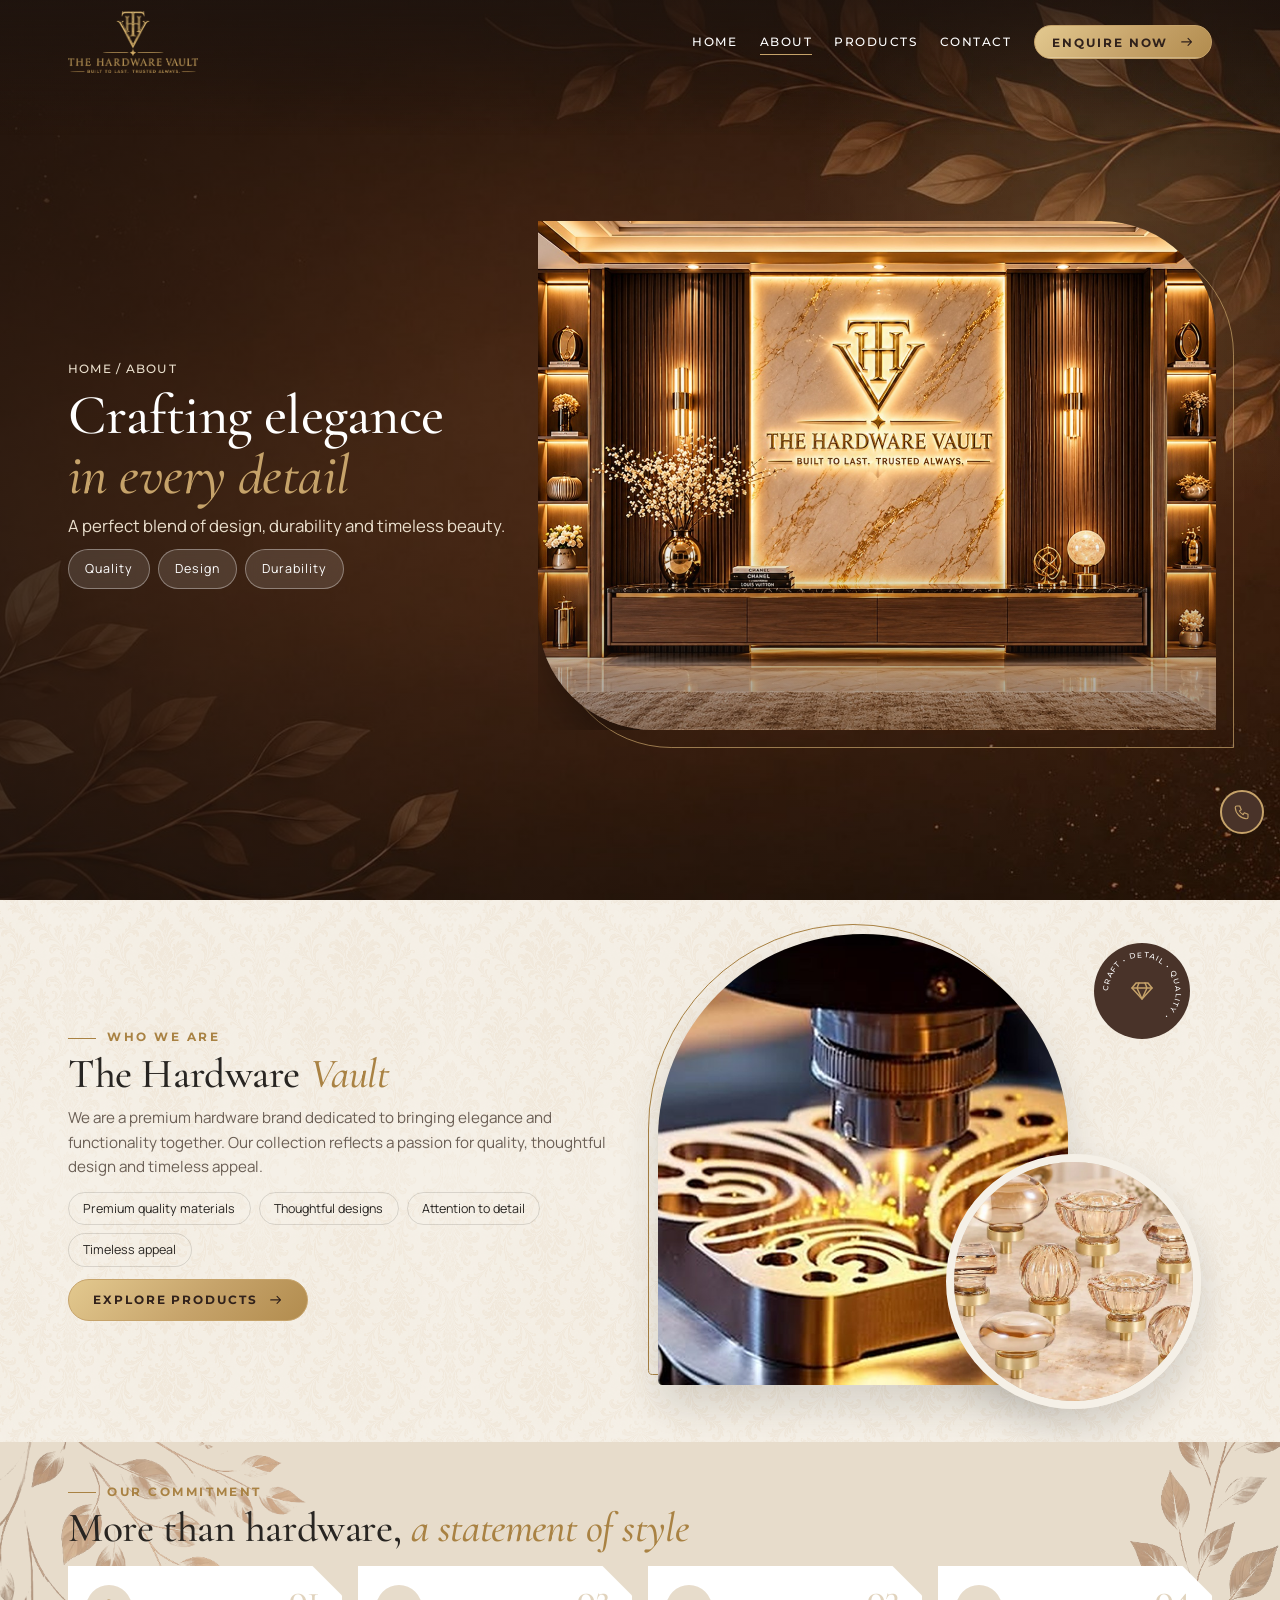
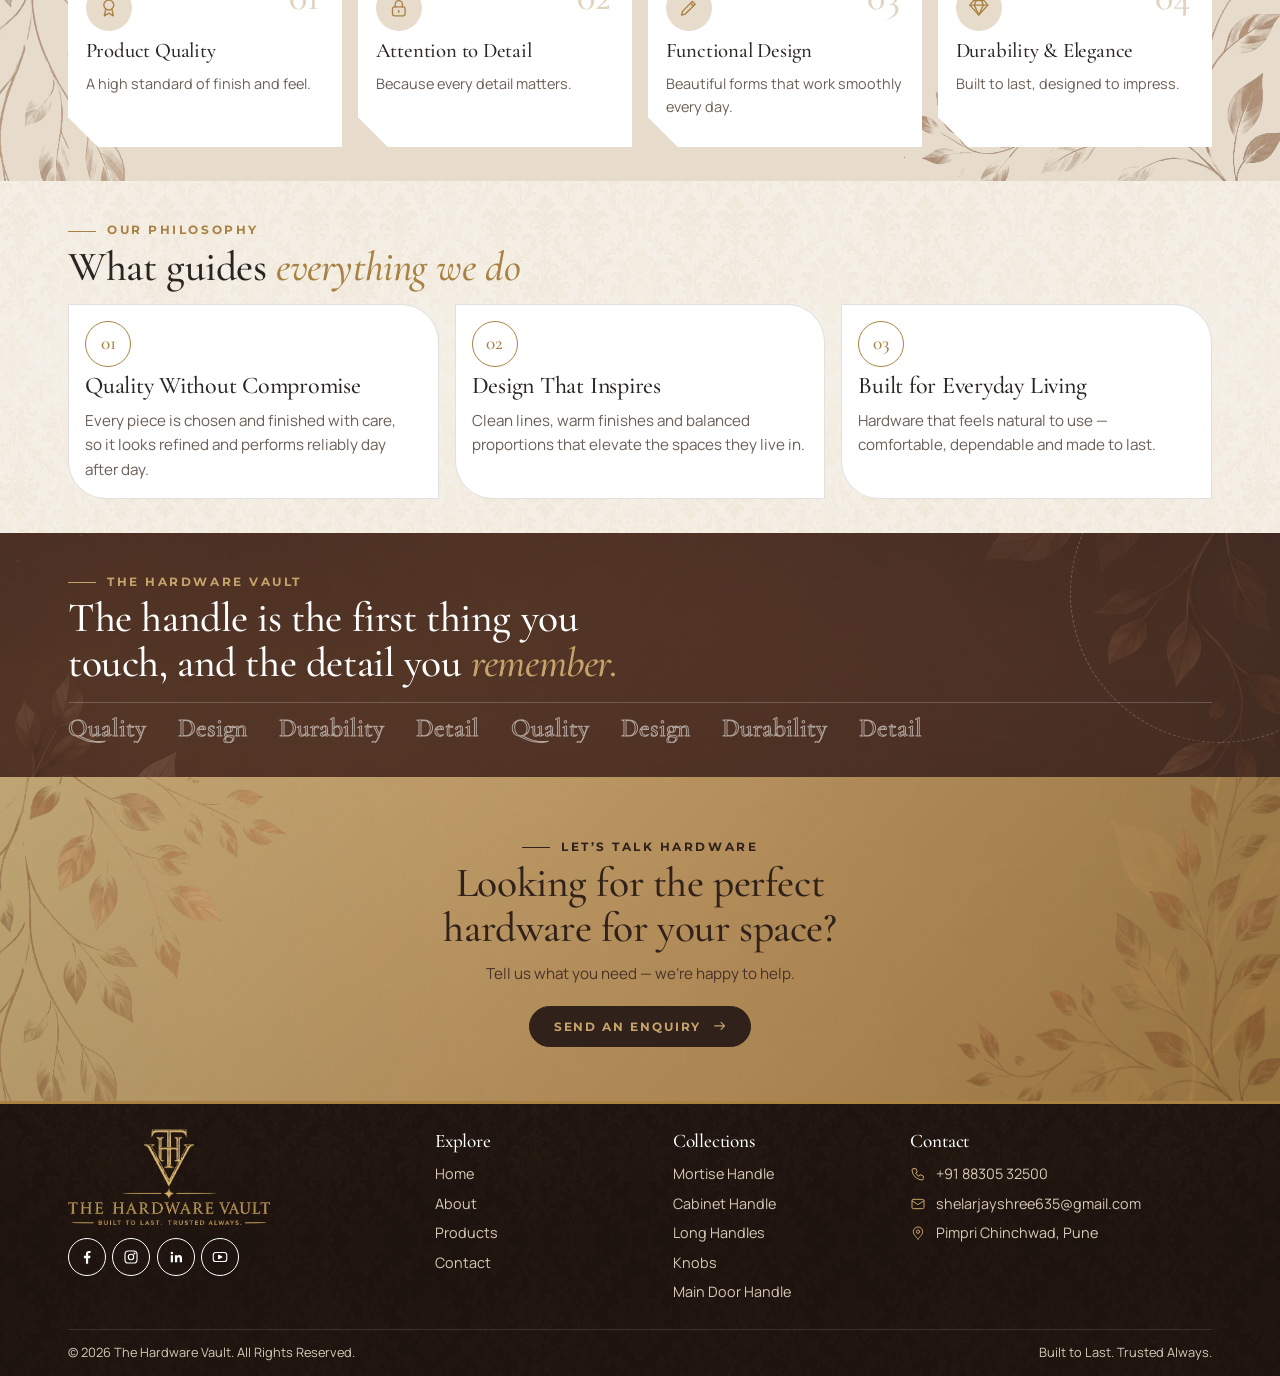
==== about.html @ c2783288 "first commit" ====
<!DOCTYPE html>
<html lang="en">

<head>
    <meta charset="UTF-8">
    <meta name="viewport" content="width=device-width, initial-scale=1.0">
    <title>About — The Hardware Vault</title>
    <meta name="description"
        content="The Hardware Vault is a premium hardware brand dedicated to bringing elegance and functionality together.">
    <meta name="theme-color" content="#30211B">
    <link rel="icon" href="favicon.ico" sizes="any">
    <link rel="icon" type="image/png" href="assets/images/favicon-64.png">
    <link rel="apple-touch-icon" href="assets/images/apple-touch-icon.png">
    <link rel="preconnect" href="https://fonts.googleapis.com">
    <link rel="preconnect" href="https://fonts.gstatic.com" crossorigin>
    <link
        href="https://fonts.googleapis.com/css2?family=Cormorant+Garamond:ital,wght@0,500;0,600;1,500&family=Manrope:wght@400;500;600;700&family=Montserrat:wght@500;600;700&display=swap"
        rel="stylesheet">
    <link rel="stylesheet" href="assets/css/style.css">
    <script>document.documentElement.classList.add('js')</script>
</head>

<body>
    <a class="skip" href="#main">Skip to content</a>
    <svg xmlns="http://www.w3.org/2000/svg" style="position:absolute;width:0;height:0;overflow:hidden"
        aria-hidden="true" focusable="false">
        <defs>
            <symbol id="i-arrow" viewBox="0 0 24 24">
                <path d="M3 12h17M14 6l6 6-6 6" />
            </symbol>
            <symbol id="i-chev" viewBox="0 0 24 24">
                <path d="M6 9l6 6 6-6" />
            </symbol>
            <symbol id="i-up" viewBox="0 0 24 24">
                <path d="M6 15l6-6 6 6" />
            </symbol>
            <symbol id="i-menu" viewBox="0 0 24 24">
                <path d="M4 7h16M4 12h16M4 17h10" />
            </symbol>
            <symbol id="i-close" viewBox="0 0 24 24">
                <path d="M6 6l12 12M18 6L6 18" />
            </symbol>
            <symbol id="i-phone" viewBox="0 0 24 24">
                <path d="M5 4h4l2 5-2.5 1.5a11 11 0 0 0 5 5L15 13l5 2v4a2 2 0 0 1-2 2A16 16 0 0 1 3 6a2 2 0 0 1 2-2z" />
            </symbol>
            <symbol id="i-mail" viewBox="0 0 24 24">
                <rect x="3" y="5" width="18" height="14" rx="2" />
                <path d="M3 7l9 6 9-6" />
            </symbol>
            <symbol id="i-pin" viewBox="0 0 24 24">
                <path d="M12 21s-7-6.2-7-11a7 7 0 0 1 14 0c0 4.8-7 11-7 11z" />
                <circle cx="12" cy="10" r="2.5" />
            </symbol>
            <symbol id="i-clock" viewBox="0 0 24 24">
                <circle cx="12" cy="12" r="9" />
                <path d="M12 7v5l3 2" />
            </symbol>
            <symbol id="i-gem" viewBox="0 0 24 24">
                <path d="M6 4h12l4 5-10 11L2 9z" />
                <path d="M2 9h20M9 4l-2 5 5 11 5-11-2-5" />
            </symbol>
            <symbol id="i-lock" viewBox="0 0 24 24">
                <rect x="5" y="11" width="14" height="10" rx="2" />
                <path d="M8 11V8a4 4 0 0 1 8 0v3" />
                <path d="M12 15v2" />
            </symbol>
            <symbol id="i-compass" viewBox="0 0 24 24">
                <circle cx="12" cy="12" r="9" />
                <path d="M15.5 8.5l-2 5-5 2 2-5z" />
            </symbol>
            <symbol id="i-award" viewBox="0 0 24 24">
                <circle cx="12" cy="9" r="5.5" />
                <path d="M8.5 13.8L7 21l5-3 5 3-1.5-7.2" />
            </symbol>
            <symbol id="i-pen" viewBox="0 0 24 24">
                <path d="M4 20l1-4L16 5l3 3L8 19z" />
                <path d="M14 7l3 3" />
            </symbol>
            <symbol id="i-home" viewBox="0 0 24 24">
                <path d="M3 11l9-8 9 8" />
                <path d="M5 10v10h14V10" />
                <path d="M10 20v-6h4v6" />
            </symbol>
            <symbol id="i-check" viewBox="0 0 24 24">
                <path d="M5 12.5l4.5 4.5L19 7" />
            </symbol>
            <symbol id="i-fb" viewBox="0 0 24 24">
                <path class="ic-fill"
                    d="M13.5 21v-7.5h2.6l.5-3.2h-3.1V8.4c0-.9.4-1.6 1.7-1.6h1.5V4.1c-.3 0-1.2-.1-2.2-.1-2.4 0-3.9 1.4-3.9 4v2.3H7.9v3.2h2.7V21z"
                    fill="currentColor" stroke="none" />
            </symbol>
            <symbol id="i-ig" viewBox="0 0 24 24">
                <rect x="4" y="4" width="16" height="16" rx="4.5" />
                <circle cx="12" cy="12" r="3.6" />
                <circle cx="16.6" cy="7.4" r=".6" fill="currentColor" />
            </symbol>
            <symbol id="i-in" viewBox="0 0 24 24">
                <path
                    d="M5 9.5h3V19H5zM6.5 5a1.7 1.7 0 1 1 0 3.4 1.7 1.7 0 0 1 0-3.4zM10.5 9.5h2.9v1.3c.5-.9 1.6-1.5 3-1.5 2.7 0 3.6 1.7 3.6 4.4V19h-3v-4.8c0-1.2-.3-2-1.5-2s-1.9.9-1.9 2.1V19h-3z"
                    fill="currentColor" stroke="none" />
            </symbol>
            <symbol id="i-yt" viewBox="0 0 24 24">
                <rect x="3" y="6" width="18" height="12" rx="3.5" />
                <path d="M10.2 9.6v4.8l4.2-2.4z" fill="currentColor" />
            </symbol>
        </defs>
    </svg>
    <header class="site-header" id="top">
        <div class="container">
            <div class="hbar">
                <a class="brand" href="index.html" aria-label="The Hardware Vault - Home"><img
                        src="assets/images/logo.png" width="1130" height="537"
                        alt="The Hardware Vault - Built to last. Trusted always."></a>
                <button class="menu-btn" type="button" aria-label="Toggle menu" aria-expanded="false"
                    aria-controls="mainNav"><svg class="ic m" aria-hidden="true">
                        <use href="#i-menu" />
                    </svg><svg class="ic x" aria-hidden="true">
                        <use href="#i-close" />
                    </svg></button>
                <div class="nav-wrap" id="mainNav">
                    <ul class="nav-list">
                        <li><a class="nav-link" href="index.html">Home</a></li>
                        <li><a class="nav-link active" aria-current="page" href="about.html">About</a></li>
                        <li><a class="nav-link" href="products.html">Products</a></li>
                        <li><a class="nav-link" href="contact.html">Contact</a></li>
                        <li><a class="btn-a btn-sm magnetic" href="contact.html#enquiry">Enquire Now <svg class="ic "
                                    aria-hidden="true">
                                    <use href="#i-arrow" />
                                </svg></a></li>
                    </ul>
                </div>
            </div>
        </div>
    </header>
    <main id="main">
        <section class="page-hero ph-split">
            <div class="hero-glow" aria-hidden="true"></div>
            <div class="container ph-grid">
                <div class="ph-copy">
                    <p class="crumb mb-2"><a href="index.html">Home</a> / About</p>
                    <h1>Crafting elegance <em>in every detail</em></h1>
                    <p class="sub" style="max-width:520px">A perfect blend of design, durability and timeless beauty.
                    </p>
                    <div class="chips"><span class="chip">Quality</span><span class="chip">Design</span><span
                            class="chip">Durability</span></div>
                </div>
                <div class="ph-stage shape-leaf stage-land" data-stage>
                    <div class="stage-ring" aria-hidden="true"></div>
                    <div class="arch-frame ph-bg"><img decoding="async" fetchpriority="high"
                            src="assets/images/hero/about-hero.jpg" alt="" style="--pos:50% 50%"></div>
                </div>
            </div>
        </section>

        <section class="sec" id="who-we-are">
            <div class="container">
                <div class="cols cols-2">
                    <div data-reveal><span class="eyebrow">Who We Are</span>
                        <h2>The Hardware <em>Vault</em></h2>
                        <p>We are a premium hardware brand dedicated to bringing elegance and functionality together.
                            Our collection reflects a passion for quality, thoughtful design and timeless appeal.</p>
                        <div class="ticks"><span>Premium quality materials</span><span>Thoughtful
                                designs</span><span>Attention to detail</span><span>Timeless appeal</span></div>
                        <a class="btn-a magnetic" href="products.html">Explore Products <svg class="ic "
                                aria-hidden="true">
                                <use href="#i-arrow" />
                            </svg></a>
                    </div>
                    <div>
                        <div class="layer tilt">
                            <div class="ph r45 a zoom" data-mask><img src="assets/images/about/craft.jpg"
                                    alt="Precision metal craftsmanship" loading="lazy" style="--pos:52% 50%"></div>
                            <div class="ph r11 b zoom"><img src="assets/images/about/commitment.jpg"
                                    alt="Amber crystal and gold decorative knobs" loading="lazy"></div>
                            <div class="spin"><svg class="ring-t" viewBox="0 0 100 100" aria-hidden="true">
                                    <defs>
                                        <path id="cp" d="M50 50m-38 0a38 38 0 1 1 76 0a38 38 0 1 1-76 0" />
                                    </defs><text>
                                        <textPath href="#cp">Craft &bull; Detail &bull; Quality &bull;</textPath>
                                    </text>
                                </svg><svg class="ic " aria-hidden="true">
                                    <use href="#i-gem" />
                                </svg></div>
                        </div>
                    </div>
                </div>
            </div>
        </section>

        <section class="sec sec-alt" id="commitment">
            <div class="container">
                <div class="head" data-reveal><span class="eyebrow">Our Commitment</span>
                    <h2>More than hardware, <em>a statement of style</em></h2>
                </div>
                <div class="g4">
                    <div data-reveal>
                        <div class="scard"><b class="sn">01</b><span class="ic-wrap"><svg class="ic "
                                    aria-hidden="true">
                                    <use href="#i-award" />
                                </svg></span>
                            <h3>Product Quality</h3>
                            <p class="mb-0">A high standard of finish and feel.</p>
                        </div>
                    </div>
                    <div data-reveal>
                        <div class="scard"><b class="sn">02</b><span class="ic-wrap"><svg class="ic "
                                    aria-hidden="true">
                                    <use href="#i-lock" />
                                </svg></span>
                            <h3>Attention to Detail</h3>
                            <p class="mb-0">Because every detail matters.</p>
                        </div>
                    </div>
                    <div data-reveal>
                        <div class="scard"><b class="sn">03</b><span class="ic-wrap"><svg class="ic "
                                    aria-hidden="true">
                                    <use href="#i-pen" />
                                </svg></span>
                            <h3>Functional Design</h3>
                            <p class="mb-0">Beautiful forms that work smoothly every day.</p>
                        </div>
                    </div>
                    <div data-reveal>
                        <div class="scard"><b class="sn">04</b><span class="ic-wrap"><svg class="ic "
                                    aria-hidden="true">
                                    <use href="#i-gem" />
                                </svg></span>
                            <h3>Durability &amp; Elegance</h3>
                            <p class="mb-0">Built to last, designed to impress.</p>
                        </div>
                    </div>
                </div>
            </div>
        </section>

        <section class="sec" id="philosophy">
            <div class="container">
                <div class="head" data-reveal><span class="eyebrow">Our Philosophy</span>
                    <h2>What guides <em>everything we do</em></h2>
                </div>
                <div class="g3 steps">
                    <div data-reveal>
                        <div class="step">
                            <div class="n">01</div>
                            <h3>Quality Without Compromise</h3>
                            <p class="mb-0">Every piece is chosen and finished with care, so it looks refined and
                                performs reliably day after day.</p>
                        </div>
                    </div>
                    <div data-reveal>
                        <div class="step">
                            <div class="n">02</div>
                            <h3>Design That Inspires</h3>
                            <p class="mb-0">Clean lines, warm finishes and balanced proportions that elevate the spaces
                                they live in.</p>
                        </div>
                    </div>
                    <div data-reveal>
                        <div class="step">
                            <div class="n">03</div>
                            <h3>Built for Everyday Living</h3>
                            <p class="mb-0">Hardware that feels natural to use &mdash; comfortable, dependable and made
                                to last.</p>
                        </div>
                    </div>
                </div>
            </div>
        </section>

        <section class="band">
            <div class="ring"></div>
            <div class="bg" data-parallax><img src="assets/images/bg/leaves-wide.jpg" alt="" loading="lazy"></div>
            <div class="container" data-reveal><span class="eyebrow">The Hardware Vault</span>
                <h2 style="max-width:760px">The handle is the first thing you touch, and the detail you
                    <em>remember.</em></h2>
                <div class="ticker" aria-hidden="true">
                    <div>
                        <span>Quality</span><span>Design</span><span>Durability</span><span>Detail</span><span>Quality</span><span>Design</span><span>Durability</span><span>Detail</span>
                    </div>
                </div>
            </div>
        </section>

        <section class="cta">
            <div class="cta-bg"><img src="assets/images/bg/leaves-tall.jpg" alt="" loading="lazy" style="--pos:50% 50%">
            </div>
            <div class="container" data-reveal><span class="eyebrow">Let&rsquo;s talk hardware</span>
                <h2>Looking for the perfect hardware for your space?</h2>
                <p>Tell us what you need &mdash; we&rsquo;re happy to help.</p>
                <a class="btn-a magnetic" href="contact.html#enquiry">Send an Enquiry <svg class="ic "
                        aria-hidden="true">
                        <use href="#i-arrow" />
                    </svg></a>
            </div>
        </section>
    </main>
    <footer>
        <div class="container">
            <div class="foot-grid">
                <div><a class="brand" href="index.html" aria-label="The Hardware Vault - Home"><img
                            src="assets/images/logo.png" width="1130" height="537" alt="The Hardware Vault"
                            loading="lazy"></a>
                    <div class="soc"><a href="#" aria-label="Facebook"><svg class="ic " aria-hidden="true">
                                <use href="#i-fb" />
                            </svg></a><a href="#" aria-label="Instagram"><svg class="ic " aria-hidden="true">
                                <use href="#i-ig" />
                            </svg></a><a href="#" aria-label="LinkedIn"><svg class="ic " aria-hidden="true">
                                <use href="#i-in" />
                            </svg></a><a href="#" aria-label="YouTube"><svg class="ic " aria-hidden="true">
                                <use href="#i-yt" />
                            </svg></a></div>
                </div>
                <div>
                    <h4>Explore</h4>
                    <ul>
                        <li><a href="index.html">Home</a></li>
                        <li><a href="about.html">About</a></li>
                        <li><a href="products.html">Products</a></li>
                        <li><a href="contact.html">Contact</a></li>
                    </ul>
                </div>
                <div>
                    <h4>Collections</h4>
                    <ul>
                        <li><a href="products.html#mortise-handle">Mortise Handle</a></li>
                        <li><a href="products.html#cabinet-handle">Cabinet Handle</a></li>
                        <li><a href="products.html#long-handles">Long Handles</a></li>
                        <li><a href="products.html#knobs">Knobs</a></li>
                        <li><a href="products.html#main-door-handle">Main Door Handle</a></li>
                    </ul>
                </div>
                <div>
                    <h4>Contact</h4>
                    <ul>
                        <li><svg class="ic " aria-hidden="true">
                                <use href="#i-phone" />
                            </svg><a href="tel:+918830532500">+91 88305 32500</a></li>
                        <li><svg class="ic " aria-hidden="true">
                                <use href="#i-mail" />
                            </svg><a href="mailto:shelarjayshree635@gmail.com">shelarjayshree635@gmail.com</a></li>
                        <li><svg class="ic " aria-hidden="true">
                                <use href="#i-pin" />
                            </svg><span>Pimpri Chinchwad, Pune</span></li>
                    </ul>
                </div>
            </div>
            <div class="copy"><span>&copy; <span id="year">2026</span> The Hardware Vault. All Rights
                    Reserved.</span><span>Built to Last. Trusted Always.</span></div>
        </div>
        <button class="totop" type="button" aria-label="Back to top"><svg class="ic " aria-hidden="true">
                <use href="#i-up" />
            </svg></button>
        <a class="call-fab" href="tel:+918830532500" aria-label="Call us"><svg class="ic " aria-hidden="true">
                <use href="#i-phone" />
            </svg></a>
    </footer>
    <script src="assets/js/main.js"></script>
</body>

</html>
---- assets/css/style.css ----
/* ==========================================================================
   THE HARDWARE VAULT - design system
   Layout, shapes, hover effects and motion follow the "Aurelle Interiors" template.
   Colours / logo / content are The Hardware Vault's own brand palette.
   Fonts: Cormorant Garamond (headings) · Manrope (body) · Montserrat (navigation)
          loaded from Google Fonts; bundled Crimson Pro / Outfit are the offline fallback.
   ========================================================================== */

@font-face {
  font-family: 'Crimson Pro';
  src: url('../fonts/CrimsonPro-Regular.woff') format('woff');
  font-weight: 400;
  font-style: normal;
  font-display: swap
}

@font-face {
  font-family: 'Crimson Pro';
  src: url('../fonts/CrimsonPro-Italic.woff') format('woff');
  font-weight: 400;
  font-style: italic;
  font-display: swap
}

@font-face {
  font-family: 'Crimson Pro';
  src: url('../fonts/CrimsonPro-Bold.woff') format('woff');
  font-weight: 600 700;
  font-style: normal;
  font-display: swap
}

@font-face {
  font-family: 'Outfit';
  src: url('../fonts/Outfit-Regular.woff') format('woff');
  font-weight: 300 500;
  font-style: normal;
  font-display: swap
}

@font-face {
  font-family: 'Outfit';
  src: url('../fonts/Outfit-Bold.woff') format('woff');
  font-weight: 600 800;
  font-style: normal;
  font-display: swap
}

:root {
  /* Brand palette */
  --walnut: #30211B;
  /* Deep Walnut   - hero, header, footer */
  --espresso: #493329;
  /* Espresso Brown - sections, cards      */
  --gold: #C6A36A;
  /* Champagne Gold - buttons, highlights  */
  --gold-d: #A98243;
  /* Antique Gold  - borders, icons        */
  --ivory: #F5F0E7;
  /* Warm Ivory    - background            */
  --cream: #E7DCCB;
  /* Soft Beige    - cards, sections       */
  --char: #282522;
  /* Charcoal      - text, headings        */
  --grey: #6B5F55;
  --taupe: #B9A68A;
  --line: rgba(40, 37, 34, .14);
  --grad: linear-gradient(135deg, #E3C98F 0%, #C6A36A 55%, #B28C4E 100%);
  --sec: clamp(1.3rem, 2.8vw, 2.1rem);
  --s3: 1rem;
  --ease: cubic-bezier(.22, .8, .24, 1);
  --spring: cubic-bezier(.34, 1.56, .64, 1);
  --serif: 'Cormorant Garamond', 'Crimson Pro', Georgia, 'Times New Roman', serif;
  --sans: 'Manrope', 'Outfit', 'Segoe UI', system-ui, -apple-system, Arial, sans-serif;
  --nav: 'Montserrat', 'Outfit', 'Segoe UI', system-ui, sans-serif;
}

*,
*::before,
*::after {
  box-sizing: border-box
}

html {
  scroll-behavior: smooth;
  scroll-padding-top: 90px;
  -webkit-text-size-adjust: 100%
}

body {
  margin: 0;
  font-family: var(--sans);
  color: var(--char);
  background: var(--ivory);
  font-size: .95rem;
  line-height: 1.6;
  overflow-x: hidden;
  -webkit-font-smoothing: antialiased
}

img {
  max-width: 100%;
  display: block
}

a {
  color: inherit;
  text-decoration: none
}

ul {
  list-style: none;
  margin: 0;
  padding: 0
}

button {
  font: inherit;
  color: inherit
}

h1,
h2,
h3,
h4 {
  font-family: var(--serif);
  font-weight: 500;
  line-height: 1.08;
  letter-spacing: -.01em;
  margin: 0 0 .6rem;
  text-wrap: balance
}

h1 {
  font-size: clamp(2.2rem, 5vw, 3.9rem)
}

h2 {
  font-size: clamp(1.8rem, 3.4vw, 2.6rem)
}

h3 {
  font-size: 1.5rem
}

p {
  margin: 0 0 .8rem;
  color: var(--grey);
  text-wrap: pretty
}

em {
  color: var(--gold-d);
  font-style: italic
}

.hero em,
.page-hero em,
.band em,
.cta em,
.sec-brown em,
.sec-dark em {
  color: var(--gold)
}

:focus-visible {
  outline: 2px solid var(--gold-d);
  outline-offset: 3px
}

.ic {
  width: 1.25em;
  height: 1.25em;
  fill: none;
  stroke: currentColor;
  stroke-width: 1.5;
  stroke-linecap: round;
  stroke-linejoin: round;
  flex: none
}

.skip {
  position: absolute;
  left: -999px;
  top: 8px;
  background: var(--gold);
  color: var(--walnut);
  padding: .5rem 1rem;
  z-index: 2000
}

.skip:focus {
  left: 8px
}

/* ---------- layout helpers (grid replaces Bootstrap) ---------- */
.container {
  width: 100%;
  max-width: 1200px;
  margin-inline: auto;
  padding-inline: clamp(16px, 3vw, 28px)
}

.sec {
  padding: var(--sec) 0
}

.sec-alt {
  background: var(--cream)
}

.sec-brown {
  background: var(--espresso);
  color: #fff
}

.sec-brown p {
  color: #e3d6c3
}

.sec-dark {
  background: var(--walnut);
  color: #eee
}

.sec-dark p {
  color: #d7c9b5
}

.eyebrow {
  font: 700 .72rem/1 var(--nav);
  letter-spacing: .22em;
  text-transform: uppercase;
  color: var(--gold-d);
  display: inline-flex;
  align-items: center;
  gap: .7rem;
  margin-bottom: .5rem
}

.eyebrow::before {
  content: "";
  width: 28px;
  height: 1px;
  background: currentColor
}

.hero .eyebrow,
.page-hero .eyebrow,
.band .eyebrow,
.cta .eyebrow,
.sec-brown .eyebrow,
.sec-dark .eyebrow {
  color: var(--gold)
}

.head {
  max-width: 640px;
  margin-bottom: .9rem
}

.head-row {
  display: flex;
  flex-wrap: wrap;
  justify-content: space-between;
  align-items: flex-end;
  gap: .6rem;
  max-width: none
}

.head-row h2,
.head h2 {
  margin-bottom: 0
}

.cols {
  display: grid;
  gap: 1.2rem;
  align-items: center
}

.cols-2 {
  grid-template-columns: 1fr 1fr
}

.cols-5-7 {
  grid-template-columns: 5fr 7fr
}

.cols-7-5 {
  grid-template-columns: 7fr 5fr
}

.cols-stretch {
  align-items: stretch
}

.g4 {
  display: grid;
  grid-template-columns: repeat(4, 1fr);
  gap: 1rem
}

.g3 {
  display: grid;
  grid-template-columns: repeat(3, 1fr);
  gap: 1rem
}

@media(min-width:992px) {
  .cols {
    gap: 2.2rem
  }
}

@media(max-width:991px) {

  .cols-2,
  .cols-5-7,
  .cols-7-5 {
    grid-template-columns: 1fr
  }

  .g4 {
    grid-template-columns: repeat(2, 1fr)
  }

  .order-1 {
    order: -1
  }
}

@media(max-width:767px) {
  .g3 {
    grid-template-columns: 1fr
  }

  .head-row {
    flex-direction: column;
    align-items: flex-start
  }
}

@media(max-width:575px) {
  .g4 {
    grid-template-columns: 1fr
  }
}

/* ---------- header ---------- */
.site-header {
  position: fixed;
  inset: 0 0 auto;
  z-index: 1000;
  padding: .7rem 0;
  color: #fff;
  transition: background .4s, padding .4s, box-shadow .4s
}

.site-header::before {
  content: "";
  position: absolute;
  inset: 0 0 -60% 0;
  background: linear-gradient(rgba(30, 20, 15, .72), rgba(30, 20, 15, 0));
  pointer-events: none;
  transition: opacity .4s;
  z-index: -1
}

.site-header.solid {
  background: rgba(48, 33, 27, .96);
  -webkit-backdrop-filter: blur(10px);
  backdrop-filter: blur(10px);
  padding: .35rem 0;
  box-shadow: 0 1px 0 rgba(198, 163, 106, .28)
}

.site-header.solid::before {
  opacity: 0
}

.hbar {
  display: flex;
  align-items: center;
  justify-content: space-between;
  flex-wrap: wrap;
  gap: 1rem
}

.brand {
  display: block;
  line-height: 0;
  flex: none
}

.brand img {
  height: 62px;
  width: auto;
  transition: height .4s var(--ease), transform .6s var(--ease)
}

.site-header.solid .brand img {
  height: 50px
}

.brand:hover img {
  transform: rotate(-2deg) scale(1.06)
}

.nav-wrap {
  display: flex;
  align-items: center
}

.nav-list {
  display: flex;
  align-items: center;
  gap: 1.4rem
}

.nav-link {
  position: relative;
  display: inline-flex;
  align-items: center;
  gap: .35rem;
  font: 500 .78rem/1 var(--nav);
  letter-spacing: .12em;
  text-transform: uppercase;
  padding: .4rem 0;
  color: inherit;
  background: none;
  border: 0;
  cursor: pointer
}

.nav-link::after {
  content: "";
  position: absolute;
  left: 0;
  bottom: 0;
  height: 1px;
  width: 100%;
  background: var(--gold);
  transform: scaleX(0);
  transform-origin: right;
  transition: transform .45s var(--ease)
}

.nav-link:hover::after,
.nav-link.active::after {
  transform: scaleX(1);
  transform-origin: left
}

.nav-link .ic {
  width: .9em;
  height: .9em;
  transition: transform .3s
}

.has-dd {
  position: relative
}

.has-dd:hover .nav-link .ic,
.has-dd.open .nav-link .ic {
  transform: rotate(180deg)
}

.dd {
  position: absolute;
  top: 100%;
  left: -1rem;
  min-width: 220px;
  padding: .6rem;
  margin-top: .4rem;
  background: var(--walnut);
  border: 1px solid rgba(198, 163, 106, .3);
  border-radius: 18px 18px 18px 0;
  box-shadow: 0 18px 40px rgba(0, 0, 0, .35);
  opacity: 0;
  visibility: hidden;
  transform: translateY(10px);
  transition: opacity .3s, transform .4s var(--ease), visibility .3s
}

.has-dd:hover .dd,
.has-dd.open .dd,
.has-dd:focus-within .dd {
  opacity: 1;
  visibility: visible;
  transform: none
}

.dd a {
  display: block;
  padding: .5rem .8rem;
  border-radius: 10px;
  font-size: .85rem;
  color: #eadfcd;
  transition: background .3s, color .3s, transform .3s var(--ease)
}

.dd a:hover {
  background: var(--gold);
  color: var(--walnut);
  transform: translateX(4px)
}

.menu-btn {
  display: none;
  width: 44px;
  height: 44px;
  border: 0;
  background: none;
  color: #fff;
  font-size: 1.3rem;
  cursor: pointer;
  align-items: center;
  justify-content: center
}

.menu-btn .ic {
  width: 1.5rem;
  height: 1.5rem;
  stroke-width: 1.8
}

.menu-btn .x {
  display: none
}

.menu-btn[aria-expanded="true"] .x {
  display: block
}

.menu-btn[aria-expanded="true"] .m {
  display: none
}

@media(max-width:991px) {
  .menu-btn {
    display: inline-flex
  }

  .nav-wrap {
    display: none;
    flex-basis: 100%;
    background: var(--ivory);
    margin: .3rem -.5rem 0;
    padding: 1rem 1.25rem;
    border-radius: 18px;
    box-shadow: 0 12px 30px rgba(0, 0, 0, .25);
    max-height: calc(100svh - 5rem);
    overflow-y: auto;
    color: var(--char)
  }

  .nav-wrap.open {
    display: block
  }

  .nav-list {
    flex-direction: column;
    align-items: flex-start;
    gap: .3rem
  }

  .has-dd {
    width: 100%
  }

  .has-dd .nav-link .ic {
    display: none
  }

  .dd {
    position: static;
    opacity: 1;
    visibility: visible;
    transform: none;
    box-shadow: none;
    border: 0;
    background: none;
    padding: 0 0 0 .8rem;
    margin: 0;
    min-width: 0
  }

  .dd a {
    color: var(--grey);
    padding: .35rem .5rem
  }

  .nav-wrap .btn-a {
    margin-top: .5rem
  }
}

/* ---------- buttons ---------- */
.btn-a {
  position: relative;
  z-index: 0;
  isolation: isolate;
  overflow: hidden;
  display: inline-flex;
  align-items: center;
  gap: .7rem;
  padding: .8rem 1.5rem;
  border: 1px solid var(--gold);
  border-radius: 40px;
  background: var(--grad);
  color: var(--walnut);
  font: 700 .75rem/1.1 var(--nav);
  letter-spacing: .16em;
  text-transform: uppercase;
  cursor: pointer;
  transition: color .35s, border-color .35s, transform .5s var(--spring), box-shadow .4s
}

.btn-a::before {
  content: "";
  position: absolute;
  inset: 0;
  background: var(--walnut);
  transform: translateY(101%);
  transition: transform .4s var(--ease);
  z-index: -1
}

.btn-a:hover::before {
  transform: none
}

.btn-a:hover {
  color: var(--gold);
  border-color: var(--walnut)
}

.btn-a .ic {
  width: 1.15em;
  height: 1.15em;
  stroke-width: 2;
  transition: transform .35s var(--ease)
}

.btn-a:hover .ic {
  transform: translateX(5px)
}

.btn-sm {
  padding: .55rem 1.1rem
}

.btn-block {
  width: 100%;
  justify-content: center
}

.hero .btn-a::before,
.cta .btn-a::before,
.site-header .btn-a::before,
.band .btn-a::before,
.sec-dark .btn-a::before {
  background: var(--ivory)
}

.hero .btn-a:hover,
.cta .btn-a:hover,
.site-header .btn-a:hover,
.band .btn-a:hover,
.sec-dark .btn-a:hover {
  color: var(--walnut);
  border-color: var(--ivory)
}

.nav-wrap .btn-a::before {
  background: var(--walnut)
}

.nav-wrap .btn-a:hover {
  color: var(--gold);
  border-color: var(--walnut)
}

@media(min-width:992px) {
  .site-header .nav-wrap .btn-a::before {
    background: var(--ivory)
  }

  .site-header .nav-wrap .btn-a:hover {
    color: var(--walnut);
    border-color: var(--ivory)
  }
}

.btn-o {
  background: transparent;
  color: inherit;
  border-color: currentColor
}

.hero .btn-o,
.cta .btn-o {
  color: var(--ivory)
}

.lnk {
  font: 700 .74rem/1 var(--nav);
  letter-spacing: .15em;
  text-transform: uppercase;
  color: var(--espresso);
  display: inline-flex;
  gap: .5rem;
  align-items: center;
  border-bottom: 1px solid transparent;
  padding-bottom: 3px;
  transition: .3s
}

.lnk .ic {
  width: 1.1em;
  height: 1.1em;
  transition: transform .35s var(--ease)
}

.lnk:hover {
  border-color: var(--gold-d);
  color: var(--gold-d)
}

.lnk:hover .ic {
  transform: translateX(4px)
}

/* ---------- hero ---------- */
@keyframes spin {
  to {
    transform: rotate(360deg)
  }
}

@keyframes marq {
  to {
    transform: translateX(-50%)
  }
}

@keyframes pulse {
  0% {
    box-shadow: 0 0 0 0 rgba(198, 163, 106, .6)
  }

  100% {
    box-shadow: 0 0 0 12px rgba(198, 163, 106, 0)
  }
}

@keyframes sweep {
  to {
    background-position: 200% 0
  }
}

@keyframes floaty {

  0%,
  100% {
    transform: translateY(0)
  }

  50% {
    transform: translateY(-10px)
  }
}

@keyframes rise {
  from {
    opacity: 0;
    transform: translateY(20px)
  }

  to {
    opacity: 1;
    transform: none
  }
}

@keyframes lineUp {
  from {
    transform: translateY(110%);
    opacity: 0
  }

  to {
    transform: none;
    opacity: 1
  }
}

@keyframes zoomOut {
  from {
    transform: scale(1.15)
  }

  to {
    transform: scale(1)
  }
}

@keyframes kb {
  from {
    transform: scale(1.02)
  }

  to {
    transform: scale(1.1)
  }
}

.hero {
  position: relative;
  min-height: min(66vh, 560px);
  display: flex;
  align-items: flex-end;
  color: #fff;
  overflow: hidden;
  background: var(--walnut)
}

.hero-bg {
  position: absolute;
  inset: 0;
  animation: zoomOut 1.8s ease-out both
}

.slide {
  position: absolute;
  inset: 0;
  margin: 0;
  opacity: 0;
  transition: opacity 1.4s ease
}

.slide.is-on {
  opacity: 1
}

.slide img {
  width: 100%;
  height: 100%;
  object-fit: cover;
  object-position: var(--pos, 50% 50%)
}

.slide.is-on img {
  animation: kb 9s ease-out both
}

.hero::after {
  content: "";
  position: absolute;
  inset: 0;
  background: linear-gradient(180deg, rgba(48, 33, 27, .62), rgba(48, 33, 27, .25) 45%, rgba(36, 24, 18, .9));
  pointer-events: none
}

.hero .container {
  position: relative;
  z-index: 2;
  padding-top: 5.8rem;
  padding-bottom: 3.4rem
}

.hero h1 {
  font-size: clamp(2.2rem, 5vw, 3.9rem);
  max-width: 760px
}

.hero p {
  color: #eadfcd;
  max-width: 520px;
  font-size: 1.02rem
}

.hero .eyebrow {
  animation: rise .7s .2s both
}

.lw {
  display: block;
  overflow: hidden;
  padding-bottom: .08em
}

.lw .ln {
  display: block;
  animation: lineUp 1s cubic-bezier(.16, .84, .3, 1) both
}

.lw:nth-child(1) .ln {
  animation-delay: .3s
}

.lw:nth-child(2) .ln {
  animation-delay: .42s
}

.hero p,
.hero .lead-row {
  animation: rise .8s .9s both
}

.hero .lead-row {
  display: flex;
  flex-wrap: wrap;
  gap: .8rem;
  align-items: center;
  animation-delay: 1.05s
}

.chip {
  display: inline-flex;
  align-items: center;
  gap: .6rem;
  padding: .55rem 1rem;
  border: 1px solid rgba(255, 255, 255, .35);
  border-radius: 40px;
  background: rgba(255, 255, 255, .12);
  -webkit-backdrop-filter: blur(8px);
  backdrop-filter: blur(8px);
  font-size: .78rem;
  letter-spacing: .08em;
  transition: background .35s, transform .35s var(--ease), border-color .35s
}

.chip:hover {
  background: rgba(198, 163, 106, .35);
  border-color: var(--gold);
  transform: translateY(-3px)
}

.chip i.dot {
  width: 8px;
  height: 8px;
  border-radius: 50%;
  background: var(--gold);
  animation: pulse 1.8s infinite
}

.hero .chip.float {
  position: absolute;
  right: max(1rem, 5vw);
  top: 34%;
  z-index: 3;
  display: none;
  animation: floaty 3s ease-in-out infinite
}

@media(min-width:992px) {
  .hero .chip.float {
    display: inline-flex
  }
}

.hero-ctrl {
  position: absolute;
  right: max(1rem, 5vw);
  bottom: 3.7rem;
  z-index: 4;
  display: flex;
  align-items: center;
  gap: .5rem
}

.hero-ctrl .arrow {
  width: 38px;
  height: 38px;
  border-radius: 50%;
  border: 1px solid rgba(255, 255, 255, .4);
  background: rgba(255, 255, 255, .1);
  cursor: pointer;
  display: grid;
  place-items: center;
  transition: background .3s, color .3s, transform .35s var(--ease)
}

.hero-ctrl .arrow:hover {
  background: var(--gold);
  color: var(--walnut);
  border-color: var(--gold);
  transform: scale(1.08)
}

.hero-ctrl .prev .ic {
  transform: scaleX(-1)
}

.hero-ctrl .dots {
  display: flex;
  gap: .3rem
}

.hero-ctrl .dots button {
  width: 22px;
  height: 3px;
  border: 0;
  padding: 0;
  background: rgba(255, 255, 255, .4);
  cursor: pointer;
  transition: .3s
}

.hero-ctrl .dots button.is-on {
  width: 38px;
  background: var(--gold)
}

.hero-marq {
  position: absolute;
  left: 0;
  right: 0;
  bottom: 0;
  z-index: 3;
  background: rgba(73, 51, 41, .9);
  padding: .5rem 0;
  overflow: hidden;
  white-space: nowrap
}

.hero-marq div {
  display: inline-block;
  animation: marq 28s linear infinite;
  font: 500 .72rem/1 var(--nav);
  letter-spacing: .3em;
  text-transform: uppercase
}

.hero-marq span {
  margin: 0 1.6rem
}

.hero-marq span::after {
  content: "\25C6";
  margin-left: 3.2rem;
  color: var(--gold)
}

/* inner page hero */
.page-hero {
  position: relative;
  padding: 5.4rem 0 1.4rem;
  background: var(--espresso);
  color: #fff;
  overflow: hidden
}

.ph-bg {
  position: absolute;
  inset: 0;
  animation: zoomOut 1.6s ease-out both
}

.ph-bg img {
  width: 100%;
  height: 100%;
  object-fit: cover;
  object-position: var(--pos, 50% 50%)
}

.page-hero::after {
  content: "";
  position: absolute;
  inset: 0;
  background: linear-gradient(90deg, rgba(40, 27, 21, .9), rgba(48, 33, 27, .5))
}

.page-hero .container {
  position: relative;
  z-index: 3
}

.page-hero h1 {
  font-size: clamp(2rem, 4.2vw, 3.2rem);
  margin-bottom: .4rem
}

.page-hero p {
  color: #eadfcd;
  margin-bottom: .6rem
}

.page-hero .crumb,
.page-hero h1,
.page-hero p.sub {
  animation: rise .8s both
}

.page-hero h1 {
  animation-delay: .12s
}

.page-hero p.sub {
  animation-delay: .24s
}

.crumb {
  font: 500 .78rem/1 var(--nav);
  letter-spacing: .1em;
  text-transform: uppercase;
  color: #eadfcd
}

.crumb a {
  transition: color .3s
}

.crumb a:hover {
  color: var(--gold)
}

.page-hero .chips {
  display: flex;
  flex-wrap: wrap;
  gap: .5rem;
  margin-top: .4rem
}

/* ---------- image blocks ---------- */
.ph {
  background: linear-gradient(135deg, var(--cream), var(--taupe));
  overflow: hidden;
  position: relative
}

.ph img {
  width: 100%;
  height: 100%;
  object-fit: cover;
  object-position: var(--pos, 50% 50%);
  transition: transform 1.1s var(--ease)
}

.zoom:hover img {
  transform: scale(1.07)
}

.r45 {
  aspect-ratio: 4/4.4
}

.r11 {
  aspect-ratio: 1
}

/* ---------- studio / layered images ---------- */
.layer {
  position: relative;
  padding: 0 0 1.5rem;
  transition: transform .5s var(--ease);
  transform-style: preserve-3d
}

.layer .a {
  width: 74%;
  border-radius: 999px 999px 22px 22px;
  position: relative;
  box-shadow: 0 20px 40px rgba(40, 37, 34, .15)
}

.layer .b {
  position: absolute;
  right: 2%;
  bottom: 0;
  width: 46%;
  border-radius: 50%;
  border: 8px solid var(--ivory);
  box-shadow: 0 18px 40px rgba(0, 0, 0, .14);
  transition: transform .6s var(--ease)
}

.sec-alt .layer .b {
  border-color: var(--cream)
}

.layer::before {
  content: "";
  position: absolute;
  left: -10px;
  top: -10px;
  width: 74%;
  height: calc(100% - 1.5rem);
  border: 1px solid var(--gold-d);
  border-radius: 999px 999px 22px 22px;
  transition: transform .6s var(--ease)
}

.layer:hover::before {
  transform: translate(14px, 14px)
}

.spin {
  position: absolute;
  right: 4%;
  top: 2%;
  width: 96px;
  height: 96px;
  z-index: 3;
  background: var(--espresso);
  border-radius: 50%;
  color: #fff;
  display: grid;
  place-items: center;
  transition: transform .5s var(--ease)
}

.spin svg.ring-t {
  position: absolute;
  inset: 4px;
  width: calc(100% - 8px);
  height: calc(100% - 8px);
  animation: spin 16s linear infinite
}

.spin text {
  font: 500 9.5px var(--nav);
  letter-spacing: 2.2px;
  fill: #fff;
  text-transform: uppercase
}

.spin .ic {
  color: var(--gold);
  width: 1.5rem;
  height: 1.5rem
}

.layer:hover .spin {
  transform: scale(1.08) rotate(10deg)
}

.ticks {
  display: flex;
  flex-wrap: wrap;
  gap: .5rem;
  margin: .3rem 0 .8rem
}

.ticks span {
  padding: .35rem .9rem;
  border: 1px solid var(--line);
  border-radius: 30px;
  font-size: .78rem;
  transition: .3s
}

.ticks span:hover {
  background: var(--espresso);
  color: #fff;
  border-color: var(--espresso);
  transform: translateY(-3px)
}

/* ---------- project / signature cards ---------- */
.pcard {
  position: relative;
  display: block;
  overflow: hidden;
  border-radius: 20px;
  transition: border-radius .7s var(--ease), box-shadow .5s, transform .5s var(--ease), opacity .4s
}

.pcard .ph {
  position: absolute;
  inset: 0;
  height: 100%;
  width: 100%
}

.pcard:hover {
  box-shadow: 0 22px 44px rgba(40, 37, 34, .25)
}

.pcard::after {
  content: "";
  position: absolute;
  inset: 10px;
  border: 1px solid rgba(255, 255, 255, .7);
  border-radius: inherit;
  opacity: 0;
  transform: scale(1.06);
  transition: .5s var(--ease);
  pointer-events: none;
  z-index: 1
}

.pcard:hover::after {
  opacity: 1;
  transform: none
}

.pcard .cap {
  position: absolute;
  left: 0;
  right: 0;
  bottom: 0;
  padding: 1.2rem;
  color: #fff;
  background: linear-gradient(transparent, rgba(30, 20, 15, .88));
  transform: translateY(.8rem);
  transition: transform .5s var(--ease)
}

.pcard:hover .cap {
  transform: none
}

.pcard .cap small {
  display: block;
  font: 600 .65rem/1.4 var(--nav);
  letter-spacing: .2em;
  text-transform: uppercase;
  color: var(--gold)
}

.pcard .cap h3 {
  margin: 0;
  font-size: 1.35rem;
  transition: letter-spacing .5s var(--ease)
}

.pcard:hover .cap h3 {
  letter-spacing: .02em
}

.pcard .arr {
  position: absolute;
  right: 1rem;
  top: 1rem;
  width: 40px;
  height: 40px;
  border-radius: 50%;
  background: var(--gold);
  color: var(--walnut);
  display: grid;
  place-items: center;
  opacity: 0;
  transform: scale(.6) rotate(-45deg);
  transition: .45s var(--ease);
  z-index: 2
}

.pcard:hover .arr {
  opacity: 1;
  transform: none
}

.proj-grid {
  display: grid;
  grid-template-columns: repeat(12, 1fr);
  gap: .8rem;
  grid-auto-rows: minmax(0, 1fr)
}

.proj-grid .pcard {
  min-height: 250px
}

.proj-grid .pcard:nth-child(1) {
  grid-column: span 5;
  min-height: 340px;
  border-radius: 0 110px 0 110px
}

.proj-grid .pcard:nth-child(2) {
  grid-column: span 3;
  border-radius: 999px 999px 20px 20px
}

.proj-grid .pcard:nth-child(3) {
  grid-column: span 4;
  border-radius: 110px 0 110px 0
}

.proj-grid .pcard:hover {
  border-radius: 24px !important
}

@media(max-width:767px) {
  .proj-grid .pcard:nth-child(n) {
    grid-column: span 12;
    min-height: 300px
  }
}

/* ---------- cut-corner cards ---------- */
.scard {
  position: relative;
  overflow: hidden;
  height: 100%;
  background: #fff;
  padding: 1.2rem 1.1rem 1rem;
  clip-path: polygon(0 0, calc(100% - 30px) 0, 100% 30px, 100% 100%, 30px 100%, 0 calc(100% - 30px));
  transition: transform .45s var(--ease)
}

.scard::before {
  content: "";
  position: absolute;
  inset: 0;
  background: linear-gradient(160deg, var(--espresso), var(--walnut));
  transform: translateY(101%);
  transition: transform .55s var(--ease)
}

.scard:hover::before {
  transform: none
}

.scard>* {
  position: relative;
  z-index: 1;
  transition: color .4s
}

.scard:hover {
  transform: translateY(-6px)
}

.scard .ic-wrap {
  width: 46px;
  height: 46px;
  margin-bottom: .6rem;
  border-radius: 50%;
  background: var(--cream);
  display: grid;
  place-items: center;
  color: var(--gold-d);
  transition: .5s var(--ease)
}

.scard .ic-wrap .ic {
  width: 1.35rem;
  height: 1.35rem
}

.scard:hover .ic-wrap {
  background: var(--gold);
  color: var(--walnut);
  transform: rotate(360deg)
}

.scard h3 {
  font-size: 1.3rem
}

.scard p {
  font-size: .9rem;
  margin-bottom: .8rem
}

.scard:hover h3 {
  color: #fff
}

.scard:hover p {
  color: #e3d6c3
}

.scard .sn {
  position: absolute;
  right: 1.4rem;
  top: .8rem;
  font: 500 2.4rem/1 var(--serif);
  color: rgba(169, 130, 67, .35)
}

.sec-alt .scard {
  background: #fff
}

/* ---------- collections (arch photo cards) ---------- */
.svc-grid {
  display: grid;
  grid-template-columns: repeat(5, 1fr);
  gap: .9rem
}

.svc {
  position: relative;
  display: block;
  background: #fff;
  border: 1px solid var(--line);
  border-radius: 22px;
  overflow: hidden;
  height: 100%;
  transition: transform .5s var(--ease), box-shadow .5s, border-color .4s
}

.svc:hover {
  transform: translateY(-8px);
  box-shadow: 0 22px 44px rgba(40, 37, 34, .14);
  border-color: var(--gold-d)
}

.svc .ph {
  aspect-ratio: 4/4.6;
  margin: .6rem .6rem 0;
  transition: border-radius .7s var(--ease)
}

.svc.v0 .ph {
  border-radius: 999px 999px 16px 16px
}

.svc.v1 .ph {
  border-radius: 0 90px 0 90px
}

.svc.v2 .ph {
  border-radius: 90px 0 90px 0
}

.svc.v3 .ph {
  border-radius: 16px 16px 999px 999px
}

.svc.v4 .ph {
  border-radius: 999px 999px 16px 16px
}

.svc:hover .ph {
  border-radius: 20px
}

.svc .num {
  position: absolute;
  left: .9rem;
  top: .8rem;
  background: var(--gold);
  color: var(--walnut);
  font: 700 .72rem/1 var(--nav);
  letter-spacing: .1em;
  padding: .3rem .6rem;
  border-radius: 20px;
  z-index: 2
}

.svc .sb {
  padding: .7rem 1rem .9rem
}

.svc .sb>.ic {
  float: right;
  color: var(--gold-d);
  margin-top: .3rem;
  transform: rotate(-45deg);
  transition: transform .4s var(--ease)
}

.svc:hover .sb>.ic {
  transform: none
}

.svc h3 {
  font-size: 1.25rem
}

.svc p {
  font-size: .86rem;
  margin-bottom: .7rem
}

@media(max-width:1099px) {
  .svc-grid {
    grid-template-columns: repeat(6, 1fr)
  }

  .svc:nth-child(-n+3) {
    grid-column: span 2
  }

  .svc:nth-child(n+4) {
    grid-column: span 3
  }
}

@media(max-width:699px) {
  .svc-grid {
    grid-template-columns: repeat(2, 1fr)
  }

  .svc:nth-child(n) {
    grid-column: auto
  }

  .svc:nth-child(5) {
    grid-column: 1/-1
  }
}

@media(max-width:479px) {
  .svc-grid {
    grid-template-columns: 1fr
  }

  .svc:nth-child(n) {
    grid-column: auto
  }
}

/* ---------- philosophy band ---------- */
.band {
  position: relative;
  color: #fff;
  padding: var(--sec) 0;
  overflow: hidden;
  background: var(--espresso)
}

.band .bg {
  position: absolute;
  inset: -12% 0;
  opacity: .22
}

.band .bg img {
  width: 100%;
  height: 100%;
  object-fit: cover;
  object-position: var(--pos, 50% 50%);
  will-change: transform
}

.band .container {
  position: relative
}

.band p {
  color: #e8dccb
}

.ring {
  position: absolute;
  right: -90px;
  top: -90px;
  width: 300px;
  height: 300px;
  border: 1px dashed rgba(255, 255, 255, .3);
  border-radius: 50%;
  animation: spin 40s linear infinite
}

.ticker {
  white-space: nowrap;
  overflow: hidden;
  margin-top: 1rem;
  border-top: 1px solid rgba(255, 255, 255, .2);
  padding-top: .6rem
}

.ticker div {
  display: inline-block;
  animation: marq 22s linear infinite;
  font: 500 1.6rem/1.2 var(--serif);
  color: transparent;
  -webkit-text-stroke: 1px rgba(255, 255, 255, .55)
}

.ticker span {
  margin-right: 2rem
}

.pillar {
  height: 100%;
  padding: .9rem;
  background: rgba(255, 255, 255, .08);
  border: 1px solid rgba(255, 255, 255, .22);
  border-radius: 22px 22px 22px 0;
  -webkit-backdrop-filter: blur(6px);
  backdrop-filter: blur(6px);
  transition: transform .45s var(--ease), background .4s, border-radius .5s
}

.pillar b {
  font: 500 1.8rem/1 var(--serif);
  color: var(--gold);
  display: block;
  transition: .3s
}

.pillar h4 {
  font-size: 1.25rem;
  color: #fff;
  transition: color .3s
}

.pillar p {
  font-size: .88rem;
  margin: 0;
  transition: color .3s
}

.pillar:hover {
  transform: translateY(-8px);
  background: var(--gold);
  border-radius: 22px
}

.pillar:hover b,
.pillar:hover h4,
.pillar:hover p {
  color: var(--walnut)
}

/* ---------- featured frame ---------- */
.frame {
  position: relative;
  transition: transform .5s var(--ease);
  transform-style: preserve-3d
}

.frame::before {
  content: "";
  position: absolute;
  inset: 14px -14px -14px 14px;
  border: 1px solid var(--gold-d);
  border-radius: 210px 210px 24px 24px;
  z-index: 0;
  transition: transform .6s var(--ease)
}

.frame:hover::before {
  transform: translate(8px, 8px)
}

.frame .ph {
  border-radius: 210px 210px 24px 24px;
  position: relative;
  z-index: 1
}

.fcard {
  position: absolute;
  left: -1rem;
  bottom: 1.2rem;
  z-index: 3;
  background: #fff;
  padding: .8rem 1.1rem;
  border-radius: 16px;
  box-shadow: 0 14px 30px rgba(0, 0, 0, .15);
  font-size: .82rem;
  max-width: 210px;
  color: var(--grey);
  animation: floaty 3.4s ease-in-out infinite;
  transition: box-shadow .4s
}

.fcard:hover {
  box-shadow: 0 20px 40px rgba(0, 0, 0, .22)
}

.fcard b {
  font: 500 1.15rem/1.2 var(--serif);
  display: block;
  color: var(--char)
}

.fl {
  margin: .4rem 0 .8rem
}

.fl li {
  display: flex;
  gap: .7rem;
  align-items: flex-start;
  padding: .45rem .6rem;
  border-radius: 10px;
  transition: .3s
}

.fl li:hover {
  background: var(--cream);
  transform: translateX(6px)
}

.fl .ic {
  color: var(--gold-d);
  margin-top: .15rem;
  width: 1.1rem;
  height: 1.1rem;
  stroke-width: 2
}

.fl strong {
  display: block;
  color: var(--char);
  font-weight: 600;
  line-height: 1.3
}

.fl span {
  font-size: .88rem;
  color: var(--grey)
}

/* ---------- stats ---------- */
.stat {
  padding: .8rem .5rem;
  text-align: center;
  border: 1px solid rgba(198, 163, 106, .4);
  border-radius: 24px 24px 24px 0;
  transition: .45s var(--ease)
}

.stat b {
  display: block;
  font: 500 clamp(2.4rem, 5vw, 3.6rem)/1 var(--serif);
  color: #fff;
  transition: color .3s
}

.stat>span {
  font: 600 .74rem/1.4 var(--nav);
  letter-spacing: .14em;
  text-transform: uppercase;
  color: #e3d6c3;
  transition: color .3s
}

.stat:hover {
  background: var(--gold);
  transform: translateY(-6px);
  border-radius: 24px
}

.stat:hover b,
.stat:hover>span {
  color: var(--walnut)
}

/* ---------- steps ---------- */
.step {
  height: 100%;
  background: #fff;
  border: 1px solid var(--line);
  border-radius: 0 38px 0 38px;
  padding: 1rem;
  transition: .5s var(--ease)
}

.step .n {
  width: 46px;
  height: 46px;
  border: 1px solid var(--gold-d);
  border-radius: 50%;
  display: grid;
  place-items: center;
  font: 500 1.2rem/1 var(--serif);
  color: var(--gold-d);
  margin-bottom: .4rem;
  transition: .5s
}

.step:hover {
  background: var(--espresso);
  color: #fff;
  transform: translateY(-8px);
  border-radius: 38px 0 38px 0
}

.step:hover h3 {
  color: #fff
}

.step:hover p {
  color: #e3d6c3
}

.step:hover .n {
  background: var(--gold);
  border-color: var(--gold);
  color: var(--walnut);
  transform: rotate(360deg)
}

/* ---------- CTA ---------- */
.cta {
  position: relative;
  overflow: hidden;
  background: var(--walnut);
  color: #fff;
  padding: calc(var(--sec) * 1.6) 0;
  text-align: center
}

.cta-bg {
  position: absolute;
  inset: 0
}

.cta-bg img {
  width: 100%;
  height: 100%;
  object-fit: cover;
  object-position: var(--pos, 50% 50%);
  opacity: .32
}

.cta::after {
  content: "";
  position: absolute;
  inset: 0;
  background: linear-gradient(rgba(48, 33, 27, .55), rgba(48, 33, 27, .8))
}

.cta .container {
  position: relative;
  z-index: 2
}

.cta h2 {
  max-width: 700px;
  margin: 0 auto .7rem
}

.cta p {
  color: #eadfcd;
  max-width: 520px;
  margin: 0 auto 1.2rem
}

/* ---------- gallery / products ---------- */
.filters {
  display: flex;
  flex-wrap: wrap;
  justify-content: center;
  gap: .5rem;
  margin-bottom: 1rem
}

.filters button {
  border: 1px solid var(--line);
  background: #fff;
  border-radius: 30px;
  padding: .45rem 1rem;
  font: 600 .74rem/1.2 var(--nav);
  letter-spacing: .14em;
  text-transform: uppercase;
  cursor: pointer;
  transition: .3s
}

.filters button:hover {
  background: var(--walnut);
  color: #fff;
  border-color: var(--walnut)
}

.filters button.on {
  background: var(--espresso);
  color: #fff;
  border-color: var(--espresso)
}

.gal {
  display: grid;
  grid-template-columns: repeat(4, 1fr);
  grid-auto-rows: 250px;
  grid-auto-flow: dense;
  gap: .6rem
}

.gal .pcard {
  min-height: 0;
  cursor: zoom-in
}

.gal .std {
  border-radius: 22px
}

.gal .tall {
  grid-row: span 2;
  border-radius: 999px 999px 22px 22px
}

.gal .wide {
  grid-column: span 2;
  border-radius: 70px 0 70px 0
}

.gal .pcard:hover {
  border-radius: 22px
}

.gal .pcard.hide {
  display: none
}

.gal .pcard.fade {
  opacity: 0;
  transform: scale(.96)
}

.gal.cat {
  grid-template-columns: repeat(3, 1fr);
  grid-auto-rows: auto
}

.gal.cat .pcard {
  grid-row: auto;
  grid-column: auto;
  aspect-ratio: 4/5
}

.gal.cat .pcard[data-s="0"] {
  border-radius: 999px 999px 22px 22px
}

.gal.cat .pcard[data-s="1"] {
  border-radius: 0 110px 0 110px
}

.gal.cat .pcard[data-s="2"] {
  border-radius: 110px 0 110px 0
}

.gal.cat .pcard:hover {
  border-radius: 22px
}

.cat-intro {
  text-align: center;
  max-width: 620px;
  margin: 0 auto 1.1rem;
  min-height: 0
}

.cat-intro p {
  margin: 0
}

.note-line {
  text-align: center;
  font-size: .85rem;
  margin: 1rem 0 0
}

@media(max-width:991px) {
  .gal {
    grid-template-columns: repeat(2, 1fr);
    grid-auto-rows: 220px
  }

  .gal.cat {
    grid-template-columns: repeat(2, 1fr);
    grid-auto-rows: auto
  }
}

@media(max-width:575px) {
  .gal {
    grid-auto-rows: 170px;
    gap: .5rem
  }

  .gal .wide {
    border-radius: 40px 0 40px 0
  }

  .gal.cat {
    grid-template-columns: 1fr
  }
}

.lb {
  position: fixed;
  inset: 0;
  background: rgba(28, 18, 13, .95);
  z-index: 3000;
  display: none;
  align-items: center;
  justify-content: center;
  padding: 1rem
}

.lb.open {
  display: flex
}

.lb figure {
  margin: 0;
  max-width: min(900px, 100%);
  text-align: center
}

.lb img {
  max-height: 74vh;
  margin: auto;
  object-fit: contain;
  border-radius: 18px
}

.lb figcaption {
  color: #e9dccb;
  margin-top: .7rem;
  font: 500 1.2rem var(--serif)
}

.lb .lb-enq {
  margin-top: .6rem
}

.lb button.c {
  position: absolute;
  background: rgba(255, 255, 255, .12);
  border: 0;
  color: #fff;
  width: 48px;
  height: 48px;
  border-radius: 50%;
  cursor: pointer;
  display: grid;
  place-items: center;
  transition: background .3s, transform .3s var(--ease)
}

.lb button.c:hover {
  background: var(--gold);
  color: var(--walnut);
  transform: scale(1.1)
}

.lb .x {
  top: 1rem;
  right: 1rem
}

.lb .pv {
  left: 1rem;
  top: 50%
}

.lb .nx {
  right: 1rem;
  top: 50%
}

.lb .pv .ic {
  transform: scaleX(-1)
}

@media(max-width:575px) {

  .lb .pv,
  .lb .nx {
    top: auto;
    bottom: 1rem
  }

  .lb .pv {
    left: calc(50% - 56px)
  }

  .lb .nx {
    right: calc(50% - 56px)
  }

  .lb img {
    max-height: 62vh
  }
}

/* ---------- contact ---------- */
.form-box {
  position: relative;
  overflow: hidden;
  height: 100%;
  background: #fff;
  padding: 1.25rem;
  border-radius: 30px 30px 30px 0;
  box-shadow: 0 24px 50px rgba(40, 37, 34, .1);
  transition: box-shadow .5s var(--ease)
}

.form-box::before {
  content: "";
  position: absolute;
  left: 0;
  right: 0;
  top: 0;
  height: 5px;
  background: linear-gradient(90deg, var(--espresso), var(--gold), var(--espresso));
  background-size: 200% 100%;
  animation: sweep 5s linear infinite
}

.form-box:hover,
.form-box:focus-within {
  box-shadow: 0 28px 56px rgba(40, 37, 34, .16), 0 0 0 1px rgba(198, 163, 106, .5)
}

.form-box h2 {
  font-size: 1.7rem
}

.form-box .lead {
  font-size: .92rem
}

.form-grid {
  display: grid;
  grid-template-columns: 1fr 1fr;
  gap: .8rem
}

.form-grid .full {
  grid-column: 1/-1
}

@media(max-width:575px) {
  .form-grid {
    grid-template-columns: 1fr
  }
}

.field label {
  display: block;
  font: 700 .7rem/1.3 var(--nav);
  letter-spacing: .14em;
  text-transform: uppercase;
  margin-bottom: .25rem
}

.field label span {
  color: var(--gold-d)
}

.form-control {
  display: block;
  width: 100%;
  border: 0;
  border-bottom: 2px solid var(--line);
  border-radius: 12px 12px 0 0;
  background: var(--cream);
  padding: .65rem .8rem;
  font: inherit;
  font-size: .93rem;
  color: var(--char);
  transition: .3s;
  appearance: none;
  -webkit-appearance: none
}

select.form-control {
  background-image: linear-gradient(45deg, transparent 50%, var(--gold-d) 50%), linear-gradient(135deg, var(--gold-d) 50%, transparent 50%);
  background-position: calc(100% - 18px) 55%, calc(100% - 13px) 55%;
  background-size: 5px 5px;
  background-repeat: no-repeat;
  padding-right: 2rem
}

textarea.form-control {
  min-height: 110px;
  resize: vertical
}

.form-control:hover {
  background-color: #efe5d4;
  border-color: var(--taupe)
}

.form-control:focus {
  outline: 0;
  background-color: #fff;
  border-color: var(--gold-d);
  transform: translateY(-2px)
}

.field .error {
  display: block;
  min-height: 1em;
  color: #a63d2f;
  font-size: .78rem;
  margin-top: .15rem
}

.field.invalid .form-control {
  border-color: #a63d2f
}

.form-status {
  display: none;
  margin: .8rem 0;
  padding: .8rem 1rem;
  font-size: .9rem;
  border-left: 3px solid var(--gold-d);
  background: var(--cream);
  color: var(--char);
  border-radius: 0 12px 12px 0
}

.form-status.show {
  display: block
}

.form-status.error {
  border-color: #a63d2f;
  background: #f7e8e5;
  color: #7a2222
}

.form-status.success {
  border-color: #4f7a3a;
  background: #eef4e8;
  color: #2f4d20
}

.cwrap {
  display: flex;
  flex-direction: column;
  height: 100%;
  gap: .6rem
}

.info li {
  display: flex;
  gap: .8rem;
  align-items: center;
  background: #fff;
  border-radius: 16px;
  padding: .55rem .8rem;
  margin-bottom: .4rem;
  box-shadow: 0 2px 0 var(--line);
  transition: .4s var(--ease)
}

.info li .ic-wrap {
  flex: none;
  width: 38px;
  height: 38px;
  border-radius: 50%;
  background: var(--cream);
  display: grid;
  place-items: center;
  color: var(--gold-d);
  transition: .3s
}

.info li:hover {
  transform: translateX(8px);
  background: var(--espresso);
  color: #fff
}

.info li:hover .ic-wrap {
  background: var(--gold);
  color: var(--walnut)
}

.info li:hover small {
  color: #d7c9b5
}

.info small {
  display: block;
  font: 700 .66rem/1.2 var(--nav);
  letter-spacing: .14em;
  text-transform: uppercase;
  color: var(--gold-d);
  transition: color .3s
}

.info li:hover a {
  color: #fff
}

.mapbox {
  flex: 1;
  min-height: 200px;
  position: relative;
  overflow: hidden;
  border-radius: 0 60px 0 60px;
  box-shadow: 0 18px 36px rgba(40, 37, 34, .12);
  background: linear-gradient(135deg, var(--cream), var(--taupe));
  display: grid;
  place-items: center;
  text-align: center;
  padding: 1rem;
  transition: border-radius .6s var(--ease)
}

.mapbox:hover {
  border-radius: 24px
}

.mapbox .ic-wrap {
  width: 48px;
  height: 48px;
  border-radius: 50%;
  background: var(--espresso);
  color: var(--gold);
  display: grid;
  place-items: center;
  margin: 0 auto .5rem
}

.mapbox b {
  display: block;
  font: 500 1.2rem var(--serif);
  color: var(--char)
}

.mapbox small {
  color: var(--grey)
}

.mapbox iframe {
  position: absolute;
  inset: 0;
  width: 100%;
  height: 100%;
  border: 0;
  filter: sepia(.55) saturate(.8)
}

/* ---------- footer ---------- */
footer {
  background: var(--walnut);
  color: #d7c9b5;
  padding: 1.6rem 0 .8rem;
  font-size: .9rem
}

.foot-grid {
  display: grid;
  grid-template-columns: 1.6fr 1fr 1fr 1.4fr;
  gap: 1.4rem;
  align-items: flex-start
}

@media(max-width:991px) {
  .foot-grid {
    grid-template-columns: 1fr 1fr
  }
}

@media(max-width:575px) {
  .foot-grid {
    grid-template-columns: 1fr
  }
}

footer h4 {
  font: 500 1.2rem var(--serif);
  color: #fff;
  margin-bottom: .6rem
}

footer .brand img {
  height: 96px
}

footer a:hover {
  color: var(--gold)
}

footer li {
  display: flex;
  gap: .6rem;
  align-items: flex-start;
  line-height: 1.5;
  margin-bottom: .5rem
}

footer li .ic {
  color: var(--gold);
  margin-top: .2rem;
  width: 1rem;
  height: 1rem
}

footer li a {
  display: inline-block;
  transition: transform .3s var(--ease), color .3s
}

footer li a:hover {
  transform: translateX(5px)
}

.soc {
  display: flex;
  gap: .4rem;
  margin-top: .8rem
}

.soc a {
  width: 38px;
  height: 38px;
  border: 1px solid currentColor;
  border-radius: 50%;
  display: grid;
  place-items: center;
  color: #fff;
  transition: background .3s, color .3s, transform .35s var(--ease), border-color .3s
}

.soc a:hover {
  background: var(--gold);
  border-color: var(--gold);
  color: var(--walnut);
  transform: translateY(-4px) rotate(-8deg)
}

.copy {
  display: flex;
  flex-wrap: wrap;
  justify-content: space-between;
  align-items: center;
  gap: .5rem;
  border-top: 1px solid rgba(255, 255, 255, .12);
  margin-top: 1.1rem;
  padding-top: .8rem;
  font-size: .8rem
}

.totop,
.call-fab {
  position: fixed;
  right: 1rem;
  width: 44px;
  height: 44px;
  border-radius: 50%;
  display: grid;
  place-items: center;
  z-index: 900;
  transition: opacity .4s, transform .35s var(--ease), background .3s, color .3s
}

.totop {
  bottom: 1rem;
  border: 0;
  background: var(--gold);
  color: var(--walnut);
  opacity: 0;
  pointer-events: none;
  cursor: pointer
}

.totop.show {
  opacity: 1;
  pointer-events: auto
}

.totop:hover {
  transform: translateY(-4px);
  background: var(--espresso);
  color: var(--gold)
}

.call-fab {
  bottom: 4.1rem;
  background: var(--espresso);
  color: var(--gold);
  border: 2px solid var(--gold)
}

.call-fab:hover {
  background: var(--gold);
  color: var(--walnut);
  transform: scale(1.1)
}

.scroll-progress {
  position: fixed;
  top: 0;
  left: 0;
  right: 0;
  height: 3px;
  z-index: 1100;
  transform: scaleX(0);
  transform-origin: left;
  background: linear-gradient(90deg, var(--espresso), var(--gold));
  pointer-events: none
}

/* ---------- reveal states (JS adds .js to <html>) ---------- */
.js [data-reveal]:not(.done) {
  opacity: 0;
  transform: translateY(26px);
  transition: opacity .8s var(--ease), transform .8s var(--ease)
}

.js [data-reveal].in:not(.done) {
  opacity: 1;
  transform: none
}

.js [data-mask]:not(.in) {
  clip-path: inset(0 0 100% 0)
}

.js [data-mask] {
  transition: clip-path 1.1s var(--ease)
}

/* ---------- responsive tweaks ---------- */
@media(hover:none) {
  .pcard .cap {
    transform: none
  }

  .pcard .arr {
    opacity: 1;
    transform: none
  }

  .zoom:hover img {
    transform: none
  }
}

@media(max-width:991px) {
  .hero {
    min-height: min(60vh, 500px)
  }
}

@media(max-width:767px) {
  .page-hero {
    padding: 5rem 0 1.2rem
  }

  .chip {
    padding: .4rem .8rem;
    font-size: .72rem
  }

  .layer .spin {
    display: none
  }

  .hero-ctrl {
    display: none
  }
}

@media(max-width:575px) {
  .hero {
    min-height: min(60vh, 480px)
  }

  .hero .lead-row .btn-a {
    padding: .7rem 1.1rem;
    font-size: .7rem
  }

  .brand img {
    height: 52px
  }

  .site-header.solid .brand img {
    height: 44px
  }

  .form-box {
    padding: 1.05rem
  }

  .fcard {
    left: .5rem
  }

  .ticker div {
    font-size: 1.3rem
  }

  .hero .container {
    padding-bottom: 3.2rem
  }
}

@media(prefers-reduced-motion:reduce) {

  *,
  *::before,
  *::after {
    animation: none !important;
    transition-duration: .01ms !important;
    scroll-behavior: auto !important
  }

  .js [data-reveal]:not(.done) {
    opacity: 1;
    transform: none
  }

  .js [data-mask]:not(.in) {
    clip-path: none
  }

  .scroll-progress {
    display: none
  }
}

/* ---------- small utilities / lightbox button ---------- */
.mb-0 {
  margin-bottom: 0
}

.mb-2 {
  margin-bottom: .5rem
}

.lb .btn-a::before {
  background: var(--ivory)
}

.lb .btn-a:hover {
  color: var(--walnut);
  border-color: var(--ivory)
}

.lb figcaption span {
  display: inline-block;
  margin-bottom: .4rem
}

/* caption padding where the card's bottom corner is heavily rounded */
.proj-grid .pcard:nth-child(1) .cap {
  padding-left: 4.2rem
}

.proj-grid .pcard:nth-child(3) .cap {
  padding-right: 4.2rem
}

.gal .wide .cap {
  padding-right: 3.2rem
}

.gal.cat .pcard[data-s="1"] .cap {
  padding-left: 4.2rem
}

.gal.cat .pcard[data-s="2"] .cap {
  padding-right: 4.2rem
}

@media(max-width:767px) {
  .proj-grid .pcard:nth-child(1) .cap {
    padding-left: 3rem
  }

  .proj-grid .pcard:nth-child(3) .cap {
    padding-right: 3rem
  }
}

.spin text {
  font-size: 8.5px;
  letter-spacing: 1.6px
}

@media(max-width:767px) {
  .hero::after {
    background: linear-gradient(180deg, rgba(48, 33, 27, .7), rgba(48, 33, 27, .62) 40%, rgba(36, 24, 18, .92))
  }
}

/* ================= v2: full-screen banners, contact layout, CTA/footer, mobile footer ================= */
.hero {
  min-height: 100svh
}

.hero .container {
  padding-top: 7rem;
  padding-bottom: 5rem
}

.page-hero {
  min-height: 100svh;
  display: flex;
  align-items: flex-end;
  padding: 6.5rem 0 3.5rem
}

.page-hero .container {
  width: 100%
}

.page-hero h1 {
  font-size: clamp(2.4rem, 5.5vw, 4.4rem)
}

.page-hero p.sub {
  font-size: 1.05rem
}

@media(max-width:575px) {
  .hero .container {
    padding-bottom: 4.2rem
  }
}

/* contact: compact form + equal-height info column */
.sec-form {
  padding: calc(var(--sec) * 1.3) 0
}

.form-box {
  padding: 1rem 1.2rem 1.1rem
}

.form-box h2 {
  font-size: 1.45rem;
  margin-bottom: .5rem
}

.form-grid {
  gap: .5rem .8rem
}

.form-box .form-control {
  padding: .5rem .75rem;
  font-size: .9rem
}

.form-box textarea.form-control {
  min-height: 72px
}

.field label {
  margin-bottom: .15rem
}

.field .error {
  min-height: .9em;
  font-size: .72rem
}

.form-box .btn-a {
  margin-top: .5rem
}

.form-status {
  margin: .4rem 0;
  padding: .5rem .8rem;
  font-size: .82rem
}

.info {
  display: flex;
  flex-direction: column;
  gap: .6rem;
  height: 100%
}

.info li {
  flex: 1;
  margin: 0;
  padding: .8rem 1rem
}

.info li .ic-wrap {
  width: 46px;
  height: 46px
}

.info li>div {
  overflow-wrap: anywhere
}

.info a {
  transition: color .3s
}

.mapbox {
  height: 100%;
  min-height: 340px;
  display: block;
  padding: 0
}

.visit {
  display: flex;
  flex-direction: column;
  gap: 1rem;
  height: 100%
}

.visit-img {
  flex: 1;
  min-height: 180px;
  border-radius: 0 60px 0 60px;
  transition: border-radius .6s var(--ease)
}

.visit-img:hover {
  border-radius: 24px
}

.visit-img img {
  position: absolute;
  inset: 0
}

.visit-copy h2 {
  font-size: 1.9rem
}

.visit-copy .lead-row {
  display: flex;
  flex-wrap: wrap;
  gap: .6rem
}

.btn-o-l {
  background: transparent;
  color: var(--walnut);
  border-color: var(--walnut)
}

/* CTA: champagne band so it no longer blends with the footer */
.cta {
  background: var(--grad);
  color: var(--walnut)
}

.cta-bg img {
  opacity: .2;
  mix-blend-mode: multiply
}

.cta::after {
  display: none
}

.cta h2 {
  color: var(--walnut)
}

.cta p {
  color: var(--espresso)
}

.cta .eyebrow {
  color: var(--walnut)
}

.cta .btn-a {
  background: var(--walnut);
  border-color: var(--walnut);
  color: var(--gold)
}

.cta .btn-a::before {
  background: var(--ivory)
}

.cta .btn-a:hover {
  color: var(--walnut);
  border-color: var(--ivory)
}

/* footer: distinct deep tone + gold rule, columns stay side by side on mobile */
footer {
  background: linear-gradient(180deg, #241812, #1d130e);
  border-top: 3px solid var(--gold-d)
}

@media(max-width:991px) {
  .foot-grid {
    grid-template-columns: 1fr 1fr;
    gap: 1.4rem 1rem
  }

  .foot-grid>div:first-child,
  .foot-grid>div:last-child {
    grid-column: 1/-1
  }
}

@media(max-width:575px) {
  .foot-grid {
    grid-template-columns: 1fr 1fr
  }

  footer .brand img {
    height: 80px
  }
}

/* ================= v3: premium split banners (sharp images, no stretching) =================
   The source photos are portrait / near-square, so they are shown in a framed stage at
   (or below) their native size instead of being stretched edge-to-edge, which made them blurry. */
@keyframes frameIn {
  from {
    clip-path: inset(100% 0 0 0)
  }

  to {
    clip-path: inset(0 0 0 0)
  }
}

@keyframes ringIn {
  from {
    opacity: 0
  }

  to {
    opacity: 1
  }
}

@keyframes sheen {
  from {
    transform: translateX(-130%) skewX(-18deg)
  }

  to {
    transform: translateX(230%) skewX(-18deg)
  }
}

@keyframes kbSoft {
  from {
    transform: scale(1)
  }

  to {
    transform: scale(1.06)
  }
}

@keyframes glowDrift {

  0%,
  100% {
    transform: translate3d(0, 0, 0)
  }

  50% {
    transform: translate3d(-3%, 4%, 0)
  }
}

@keyframes slideIn {
  from {
    opacity: 0;
    transform: scale(1.06)
  }

  to {
    opacity: 1;
    transform: scale(1)
  }
}

.hero-split,
.ph-split {
  background: radial-gradient(120% 90% at 85% 20%, #4a3226 0%, #30211B 48%, #221610 100%);
  color: #fff;
  overflow: hidden
}

.hero-split::after,
.ph-split::after {
  display: none
}

.hero-glow {
  position: absolute;
  width: 70vmax;
  height: 70vmax;
  right: -22vmax;
  top: -18vmax;
  border-radius: 50%;
  background: radial-gradient(closest-side, rgba(198, 163, 106, .22), rgba(198, 163, 106, 0) 70%);
  pointer-events: none;
  animation: glowDrift 14s ease-in-out infinite
}

/* home hero grid */
.hero-split {
  min-height: 100svh;
  align-items: center
}

.hero-split .hero-grid {
  display: grid;
  grid-template-columns: minmax(0, 1.05fr) minmax(0, .95fr);
  gap: clamp(1.5rem, 4vw, 4rem);
  align-items: center;
  width: 100%;
  padding-top: 6.5rem;
  padding-bottom: 5.2rem
}

.hero-split .hero-copy {
  position: relative;
  z-index: 2
}

.hero-split h1 {
  font-size: clamp(2.3rem, 4.6vw, 4rem);
  max-width: none
}

.hero-split .hero-copy p {
  max-width: 500px
}

/* stage = image frame + gold outline + controls */
.hero-stage,
.ph-stage {
  position: relative;
  justify-self: end;
  width: min(100%, calc((100svh - 15rem) * .8));
  margin-right: 18px
}

.stage-ring {
  position: absolute;
  left: 0;
  right: 0;
  top: 0;
  aspect-ratio: 4/5;
  border: 1px solid rgba(198, 163, 106, .7);
  border-radius: inherit;
  opacity: 0;
  transform: translate(18px, 18px);
  animation: ringIn 1.2s ease .7s both;
  transition: transform .5s var(--ease)
}

.arch-frame {
  position: relative;
  aspect-ratio: 4/5;
  overflow: hidden;
  background: #2a1c15;
  box-shadow: 0 30px 70px -25px rgba(0, 0, 0, .65);
  animation: frameIn 1.3s cubic-bezier(.77, 0, .18, 1) .15s both;
  transition: transform .5s var(--ease)
}

.hero-stage .arch-frame,
.hero-stage .stage-ring,
.shape-arch .arch-frame,
.shape-arch .stage-ring {
  border-radius: 999px 999px 26px 26px
}

.shape-leaf .arch-frame,
.shape-leaf .stage-ring {
  border-radius: 0 clamp(70px, 12vw, 150px) 0 clamp(70px, 12vw, 150px)
}

.arch-frame::after {
  content: "";
  position: absolute;
  inset: 0;
  z-index: 3;
  pointer-events: none;
  background: linear-gradient(105deg, transparent 35%, rgba(255, 255, 255, .22) 50%, transparent 65%);
  transform: translateX(-130%) skewX(-18deg);
  animation: sheen 1.6s ease-in-out 1.35s 1 both
}

.arch-frame::before {
  content: "";
  position: absolute;
  inset: 0;
  z-index: 2;
  pointer-events: none;
  background: linear-gradient(180deg, rgba(36, 24, 18, 0) 60%, rgba(36, 24, 18, .45))
}

/* slides inside the frame */
.hero-split .hero-bg {
  animation: none;
  position: absolute;
  inset: 0
}

.hero-split .slide {
  transform: scale(1.06);
  transition: opacity 1.2s ease, transform 1.8s var(--ease)
}

.hero-split .slide.is-on {
  transform: scale(1)
}

.hero-split .slide.is-on img {
  animation: kbSoft 9s ease-out both
}

.slide img,
.ph-bg img {
  image-rendering: auto
}

/* chip + controls sit with the frame */
.hero-split .chip.float {
  position: absolute;
  left: -1.6rem;
  top: auto;
  right: auto;
  bottom: 16%;
  background: rgba(36, 24, 18, .72);
  z-index: 5
}

.hero-split .hero-ctrl {
  position: static;
  justify-content: flex-end;
  margin-top: 1.1rem
}

/* inner page hero */
.ph-split {
  min-height: 92svh;
  display: flex;
  align-items: center;
  padding: 6.5rem 0 3.5rem
}

.ph-grid {
  display: grid;
  grid-template-columns: minmax(0, 1.1fr) minmax(0, .9fr);
  gap: clamp(1.5rem, 4vw, 4rem);
  align-items: center;
  width: 100%
}

.ph-split .ph-stage {
  width: min(100%, calc((100svh - 13rem) * .8))
}

.ph-split .ph-bg {
  inset: auto;
  animation: frameIn 1.3s cubic-bezier(.77, 0, .18, 1) .15s both
}

.ph-split .ph-bg img {
  position: absolute;
  inset: 0;
  width: 100%;
  height: 100%;
  animation: kbSoft 12s ease-out both
}

.ph-split h1 {
  font-size: clamp(2.2rem, 4.4vw, 3.8rem)
}

.ph-split .ph-copy {
  position: relative;
  z-index: 2
}

/* tablet / mobile: copy first, then the framed image, full width */
@media(max-width:900px) {
  .hero-split {
    min-height: auto
  }

  .hero-split .hero-grid,
  .ph-grid {
    grid-template-columns: 1fr;
    gap: 2rem
  }

  .hero-split .hero-grid {
    padding-top: 6.2rem;
    padding-bottom: 4.6rem
  }

  .hero-stage,
  .ph-split .ph-stage {
    justify-self: center;
    width: min(100%, 440px);
    margin-right: 14px
  }

  .ph-split {
    min-height: auto;
    padding: 6rem 0 3rem
  }

  .hero-split .chip.float {
    display: inline-flex;
    left: .7rem;
    bottom: 1rem
  }

  .hero-split .hero-ctrl {
    display: flex
  }

  .stage-ring {
    animation-name: ringIn
  }
}

@media(prefers-reduced-motion:reduce) {

  .arch-frame,
  .ph-split .ph-bg,
  .stage-ring,
  .hero-glow,
  .arch-frame::after,
  .slide.is-on img,
  .ph-split .ph-bg img {
    animation: none !important
  }

  .stage-ring {
    opacity: 1
  }
}

/* ================= v4: bigger banner images + borderless collection cards ================= */
.hero-split .hero-grid,
.ph-grid {
  max-width: 1360px;
  grid-template-columns: minmax(0, 1fr) minmax(0, 1fr)
}

.hero-split .hero-grid {
  padding-top: 5.4rem;
  padding-bottom: 3.8rem
}

.hero-stage {
  width: min(100%, calc((100svh - 9.4rem) * .8), 700px)
}

.hero-split .hero-ctrl {
  position: absolute;
  right: 1rem;
  bottom: 1rem;
  margin: 0;
  z-index: 5;
  background: rgba(36, 24, 18, .55);
  padding: .4rem .6rem;
  border-radius: 40px;
  -webkit-backdrop-filter: blur(6px);
  backdrop-filter: blur(6px)
}

.hero-split .chip.float {
  bottom: 22%
}

.ph-split {
  min-height: 100svh;
  padding: 5.4rem 0 2.2rem
}

.ph-split .ph-stage {
  width: min(100%, calc((100svh - 8rem) * .8), 700px)
}

@media(max-width:900px) {
  .hero-split .hero-grid {
    padding-top: 6rem;
    padding-bottom: 4.4rem
  }

  .hero-stage,
  .ph-split .ph-stage {
    width: min(100%, 560px)
  }

  .ph-split {
    min-height: auto;
    padding: 6rem 0 2.5rem
  }

  .hero-split .hero-ctrl {
    display: flex
  }
}

/* collections: no white card, only the shaped image + text on the section background */
.svc {
  background: transparent;
  border: 0;
  border-radius: 0;
  overflow: visible
}

.svc:hover {
  box-shadow: none;
  border-color: transparent;
  transform: translateY(-6px)
}

.svc .ph {
  margin: 0;
  box-shadow: 0 18px 40px -22px rgba(40, 25, 18, .55)
}

.svc .num {
  left: .8rem;
  top: .8rem
}

.svc .sb {
  padding: .9rem .2rem 0
}

.hero-split .hero-grid,
.ph-grid {
  max-width: none;
  grid-template-columns: minmax(0, .9fr) minmax(0, 1.1fr)
}

.hero-split h1 {
  font-size: clamp(2.2rem, 4.2vw, 3.7rem)
}

.hero-split .hero-grid,
.ph-grid {
  max-width: 1200px;
  grid-template-columns: minmax(0, .85fr) minmax(0, 1.15fr)
}

@media(max-width:900px) {

  .hero-split .hero-grid,
  .ph-grid {
    grid-template-columns: 1fr
  }
}

.svc .num {
  left: 50%;
  transform: translateX(-50%);
  top: 1rem
}

/* ================= v5: textured backgrounds (damask + leaves), collection cards, contact ================= */
/* heroes: leaf artwork */
.hero-split,
.ph-split {
  background: linear-gradient(90deg, rgba(30, 19, 13, .8) 0%, rgba(30, 19, 13, .45) 50%, rgba(30, 19, 13, .12) 100%), url(../images/bg/leaves-wide.jpg) center/cover no-repeat, #30211B
}

@media(max-width:900px) {

  .hero-split,
  .ph-split {
    background: linear-gradient(180deg, rgba(30, 19, 13, .6), rgba(30, 19, 13, .35)), url(../images/bg/leaves-tall.jpg) center/cover no-repeat, #30211B
  }
}

/* light sections: soft leaf corners (alt) / faint damask (plain) */
.sec {
  position: relative;
  isolation: isolate
}

.sec-alt {
  overflow: hidden
}

.sec-alt::before,
.sec-alt::after {
  content: "";
  position: absolute;
  z-index: -1;
  pointer-events: none;
  background-repeat: no-repeat;
  background-size: contain;
  opacity: .5
}

.sec-alt::before {
  left: 0;
  top: 0;
  width: min(26vw, 320px);
  aspect-ratio: 480/660;
  background-image: url(../images/bg/leaf-tl.png)
}

.sec-alt::after {
  right: 0;
  bottom: 0;
  width: min(30vw, 380px);
  aspect-ratio: 681/1012;
  background-image: url(../images/bg/leaf-br.png)
}

.sec:not(.sec-alt):not(.sec-damask):not(.sec-brown):not(.sec-dark)::before {
  content: "";
  position: absolute;
  inset: 0;
  z-index: -1;
  pointer-events: none;
  background: url(../images/bg/damask-alpha.png) center/380px auto;
  opacity: .09
}

/* dark damask sections */
.sec-brown {
  background: linear-gradient(rgba(62, 42, 33, .84), rgba(62, 42, 33, .84)), url(../images/bg/damask-tile.jpg) center/460px auto
}

.sec-damask {
  color: #eee;
  background: linear-gradient(rgba(34, 22, 16, .5), rgba(34, 22, 16, .5)), url(../images/bg/damask-tile.jpg) 0 0/500px auto
}

.sec-damask h2 {
  color: #fff
}

.sec-damask em {
  color: var(--gold)
}

.sec-damask .eyebrow,
.sec-damask .head-row .lnk {
  color: var(--gold)
}

.sec-damask .head-row .lnk:hover {
  color: #fff;
  border-color: var(--gold)
}

footer {
  background: linear-gradient(rgba(29, 19, 14, .9), rgba(29, 19, 14, .94)), url(../images/bg/damask-tile.jpg) center/420px auto;
  border-top: 3px solid var(--gold-d)
}

.cta>.container {
  position: relative;
  z-index: 2
}

.cta::after {
  display: block;
  content: "";
  position: absolute;
  inset: 0;
  z-index: 1;
  pointer-events: none;
  opacity: .5;
  background: url(../images/bg/leaf-tl.png) left top/min(24vw, 300px) auto no-repeat, url(../images/bg/leaf-br.png) right bottom/min(26vw, 340px) auto no-repeat
}

/* collection cards: glass cards, aligned content */
.svc-grid {
  align-items: stretch
}

.svc {
  display: flex;
  flex-direction: column;
  height: 100%;
  padding: .65rem;
  overflow: hidden;
  background: linear-gradient(180deg, rgba(255, 255, 255, .11), rgba(255, 255, 255, .04));
  border: 1px solid rgba(198, 163, 106, .4);
  border-radius: 26px;
  -webkit-backdrop-filter: blur(6px);
  backdrop-filter: blur(6px);
  box-shadow: 0 22px 44px -26px rgba(0, 0, 0, .7)
}

.svc:hover {
  transform: translateY(-8px);
  border-color: var(--gold);
  background: linear-gradient(180deg, rgba(198, 163, 106, .22), rgba(255, 255, 255, .05));
  box-shadow: 0 30px 54px -24px rgba(0, 0, 0, .8)
}

.svc .ph {
  flex: none;
  margin: 0;
  box-shadow: none
}

.svc .sb {
  display: flex;
  flex-direction: column;
  flex: 1;
  padding: .95rem .4rem .35rem
}

.svc .sb>.ic {
  display: none
}

.svc h3 {
  color: #fff;
  margin-bottom: .45rem
}

.svc p {
  flex: 1;
  color: #d9ccb8;
  margin-bottom: .9rem
}

.svc .lnk {
  margin-top: auto;
  align-self: flex-start;
  color: var(--gold)
}

.svc .lnk:hover {
  color: #fff;
  border-color: var(--gold)
}

/* contact: one-screen layout, styled form + dark info panel */
.sec-form {
  min-height: 100svh;
  display: flex;
  align-items: center;
  padding: 5.8rem 0 2rem
}

.sec-form>.container {
  width: 100%
}

.sec-form .cols {
  align-items: stretch;
  gap: 1.4rem
}

.sec-form .form-box {
  padding: 1.3rem 1.6rem 1.4rem;
  background: rgba(255, 255, 255, .94);
  border: 1px solid rgba(198, 163, 106, .5);
  border-radius: 28px;
  box-shadow: 0 30px 60px -32px rgba(48, 33, 27, .55)
}

.sec-form .form-box h2 {
  font-size: 1.75rem;
  margin-bottom: .6rem
}

.sec-form .form-box .form-control {
  padding: .55rem .85rem;
  border: 1px solid rgba(169, 130, 67, .35);
  border-radius: 12px;
  background: #fbf7ef
}

.sec-form .form-box .form-control:focus {
  background: #fff;
  border-color: var(--gold-d);
  box-shadow: 0 0 0 3px rgba(198, 163, 106, .28);
  transform: none
}

.sec-form .form-box textarea.form-control {
  min-height: 84px
}

.info-panel {
  height: 100%;
  display: flex;
  flex-direction: column;
  padding: 1.5rem 1.7rem;
  color: #eadfcd;
  border-radius: 28px;
  border: 1px solid rgba(198, 163, 106, .5);
  background: linear-gradient(rgba(34, 22, 16, .8), rgba(34, 22, 16, .9)), url(../images/bg/damask-tile.jpg) center/380px auto;
  box-shadow: 0 30px 60px -32px rgba(0, 0, 0, .7)
}

.info-panel .eyebrow {
  color: var(--gold)
}

.info-panel h3 {
  font-size: 1.75rem;
  color: #fff;
  margin-bottom: .5rem
}

.info-panel h3 em {
  color: var(--gold)
}

.info-panel .info {
  flex: 1;
  height: auto;
  gap: 0;
  margin: 0
}

.info-panel .info li {
  flex: 1;
  margin: 0;
  padding: .7rem 0;
  background: transparent;
  border-radius: 0;
  box-shadow: none;
  color: #eadfcd;
  border-bottom: 1px solid rgba(198, 163, 106, .28)
}

.info-panel .info li:last-child {
  border-bottom: 0
}

.info-panel .info li:hover {
  background: transparent;
  color: #fff;
  transform: translateX(6px)
}

.info-panel .info .ic-wrap {
  background: transparent;
  border: 1px solid var(--gold);
  color: var(--gold)
}

.info-panel .info li:hover .ic-wrap {
  background: var(--gold);
  color: var(--walnut)
}

.info-panel .info small,
.info-panel .info li:hover small {
  color: var(--gold)
}

.info-panel a {
  color: #fff
}

.info-panel .soc {
  margin-top: .8rem
}

@media(max-width:991px) {
  .sec-form {
    min-height: auto;
    padding: 4rem 0
  }
}

/* ================= v6: landscape banners (no crop), product sidebar, full product images ================= */
:root {
  --bleed: max(0px, calc((100vw - 1200px)/2 - 18px))
}

.stage-land {
  width: calc(100% + var(--bleed));
  margin-right: calc(18px - var(--bleed))
}

.hero-split .stage-land,
.ph-split .stage-land {
  width: min(calc(100% + var(--bleed)), calc((100svh - 9rem) * 1.333))
}

.stage-land .arch-frame {
  aspect-ratio: 4/3
}

.stage-land .stage-ring {
  aspect-ratio: 4/3
}

.hero-stage.stage-land .arch-frame,
.hero-stage.stage-land .stage-ring,
.ph-stage.stage-land .arch-frame,
.ph-stage.stage-land .stage-ring {
  border-radius: 0 clamp(60px, 9vw, 130px) 0 clamp(60px, 9vw, 130px)
}

.stage-port .arch-frame,
.stage-port .stage-ring {
  aspect-ratio: 3/4
}

.ph-split .stage-port {
  width: min(100%, calc((100svh - 8rem) * .75), 620px)
}

.stage-land .arch-frame img {
  object-position: 50% 50%
}

.hero-split .hero-grid,
.ph-grid {
  grid-template-columns: minmax(0, .8fr) minmax(0, 1.2fr)
}

@media(max-width:900px) {

  .stage-land,
  .hero-split .stage-land,
  .ph-split .stage-land {
    width: min(100%, 600px);
    margin-right: 14px
  }

  .hero-split .hero-grid,
  .ph-grid {
    grid-template-columns: 1fr
  }
}

/* home signature pieces: whole product photo, equal cards */
.proj-grid {
  grid-template-columns: repeat(3, 1fr);
  gap: 1rem
}

.proj-grid .pcard,
.proj-grid .pcard:nth-child(n) {
  grid-column: auto;
  min-height: 0;
  aspect-ratio: 4/5
}

@media(max-width:767px) {
  .proj-grid {
    grid-template-columns: 1fr
  }

  .proj-grid .pcard:nth-child(n) {
    grid-column: auto;
    min-height: 0
  }
}

/* products: left category sidebar */
.shop {
  display: grid;
  grid-template-columns: 270px minmax(0, 1fr);
  gap: 1.8rem;
  align-items: start
}

.shop-side {
  position: sticky;
  top: 5.8rem;
  padding: 1.3rem 1.1rem 1.1rem;
  border-radius: 26px;
  border: 1px solid rgba(198, 163, 106, .5);
  color: #eadfcd;
  background: linear-gradient(rgba(34, 22, 16, .82), rgba(34, 22, 16, .92)), url(../images/bg/damask-tile.jpg) center/360px auto;
  box-shadow: 0 26px 50px -30px rgba(0, 0, 0, .7)
}

.shop-side .eyebrow {
  color: var(--gold)
}

.shop-side h3 {
  font-size: 1.5rem;
  color: #fff;
  margin-bottom: .8rem
}

.shop-side .filters {
  display: flex;
  flex-direction: column;
  flex-wrap: nowrap;
  justify-content: flex-start;
  gap: .3rem;
  margin: 0 0 1rem
}

.shop-side .filters button {
  display: flex;
  justify-content: space-between;
  align-items: center;
  gap: .6rem;
  width: 100%;
  text-align: left;
  padding: .7rem .9rem;
  border: 1px solid transparent;
  border-radius: 14px;
  background: transparent;
  color: #eadfcd;
  font: 600 .74rem/1.2 var(--nav);
  letter-spacing: .13em;
  text-transform: uppercase;
  transition: .3s var(--ease)
}

.shop-side .filters button b {
  font: 600 .7rem/1 var(--nav);
  min-width: 1.7rem;
  text-align: center;
  padding: .3rem .45rem;
  border-radius: 20px;
  border: 1px solid rgba(198, 163, 106, .5);
  color: var(--gold);
  transition: .3s
}

.shop-side .filters button:hover {
  background: rgba(198, 163, 106, .14);
  border-color: rgba(198, 163, 106, .4);
  transform: translateX(4px);
  color: #fff
}

.shop-side .filters button.on {
  background: var(--grad);
  border-color: var(--gold);
  color: var(--walnut)
}

.shop-side .filters button.on b {
  background: var(--walnut);
  border-color: var(--walnut);
  color: var(--gold)
}

.shop-side .btn-a {
  justify-content: center
}

.shop-main {
  min-width: 0
}

.shop .cat-intro {
  text-align: left;
  margin: 0 0 1rem;
  max-width: none
}

/* product gallery: uniform cards, image shown in full, caption underneath */
.gal,
.gal.cat {
  grid-template-columns: repeat(3, 1fr);
  grid-auto-rows: auto;
  grid-auto-flow: row;
  gap: 1.1rem
}

.gal .pcard,
.gal .pcard.tall,
.gal .pcard.wide,
.gal .pcard.std,
.gal.cat .pcard,
.gal.cat .pcard[data-s] {
  grid-row: auto;
  grid-column: auto;
  aspect-ratio: auto;
  display: flex;
  flex-direction: column;
  overflow: hidden;
  padding: .5rem;
  border-radius: 22px;
  border: 1px solid rgba(169, 130, 67, .4);
  background: rgba(255, 255, 255, .35);
  box-shadow: none
}

.gal .pcard:hover,
.gal.cat .pcard:hover {
  border-radius: 22px;
  border-color: var(--gold-d);
  box-shadow: 0 22px 40px -24px rgba(48, 33, 27, .55);
  transform: translateY(-6px)
}

.gal .pcard::after {
  display: none
}

.gal .pcard .ph {
  position: relative;
  inset: auto;
  width: 100%;
  height: auto;
  aspect-ratio: 4/5;
  border-radius: 16px;
  background: #2a1c15
}

.gal .pcard .ph img {
  object-fit: contain;
  object-position: center
}

.gal .pcard .cap,
.gal .wide .cap,
.gal.cat .pcard[data-s] .cap {
  position: static;
  transform: none;
  background: none;
  color: var(--char);
  padding: .75rem .35rem .3rem
}

.gal .pcard .cap small {
  color: var(--gold-d)
}

.gal .pcard .cap h3 {
  font-size: 1.15rem;
  color: var(--walnut)
}

.gal .pcard .arr {
  top: 1.1rem;
  right: 1.1rem
}

@media(max-width:1099px) {
  .shop {
    grid-template-columns: 230px minmax(0, 1fr)
  }

  .gal,
  .gal.cat {
    grid-template-columns: repeat(2, 1fr)
  }
}

@media(max-width:860px) {
  .shop {
    grid-template-columns: 1fr
  }

  .shop-side {
    position: static;
    padding: 1rem
  }

  .shop-side h3,
  .shop-side .eyebrow,
  .shop-side>.btn-a {
    display: none
  }

  .shop-side .filters {
    flex-direction: row;
    overflow-x: auto;
    margin: 0;
    padding-bottom: .2rem;
    -webkit-overflow-scrolling: touch
  }

  .shop-side .filters button {
    width: auto;
    flex: none;
    white-space: nowrap
  }
}

@media(max-width:575px) {

  .gal,
  .gal.cat {
    grid-template-columns: repeat(2, 1fr);
    gap: .6rem
  }

  .gal .pcard {
    padding: .35rem
  }

  .gal .pcard .cap h3 {
    font-size: 1rem
  }
}

.shop-side {
  min-width: 0
}

@media(max-width:860px) {
  .shop {
    grid-template-columns: minmax(0, 1fr)
  }
}

.hero-split .lead-row {
  gap: .6rem
}

.hero-split .lead-row .btn-a {
  padding: .8rem 1.15rem;
  font-size: .7rem
}

/* v7: narrower contact form + info panel */
.sec-form>.container {
  max-width: 960px
}

.sec-form .cols {
  gap: 1.2rem
}

.sec-form .cols-7-5 {
  grid-template-columns: 1.25fr 1fr
}

.shop {
  scroll-margin-top: 6rem
}

/* v7 fix: filtered-out cards must really disappear (was overridden by later display:flex) */
.gal .pcard.hide,
.gal.cat .pcard.hide {
  display: none !important
}
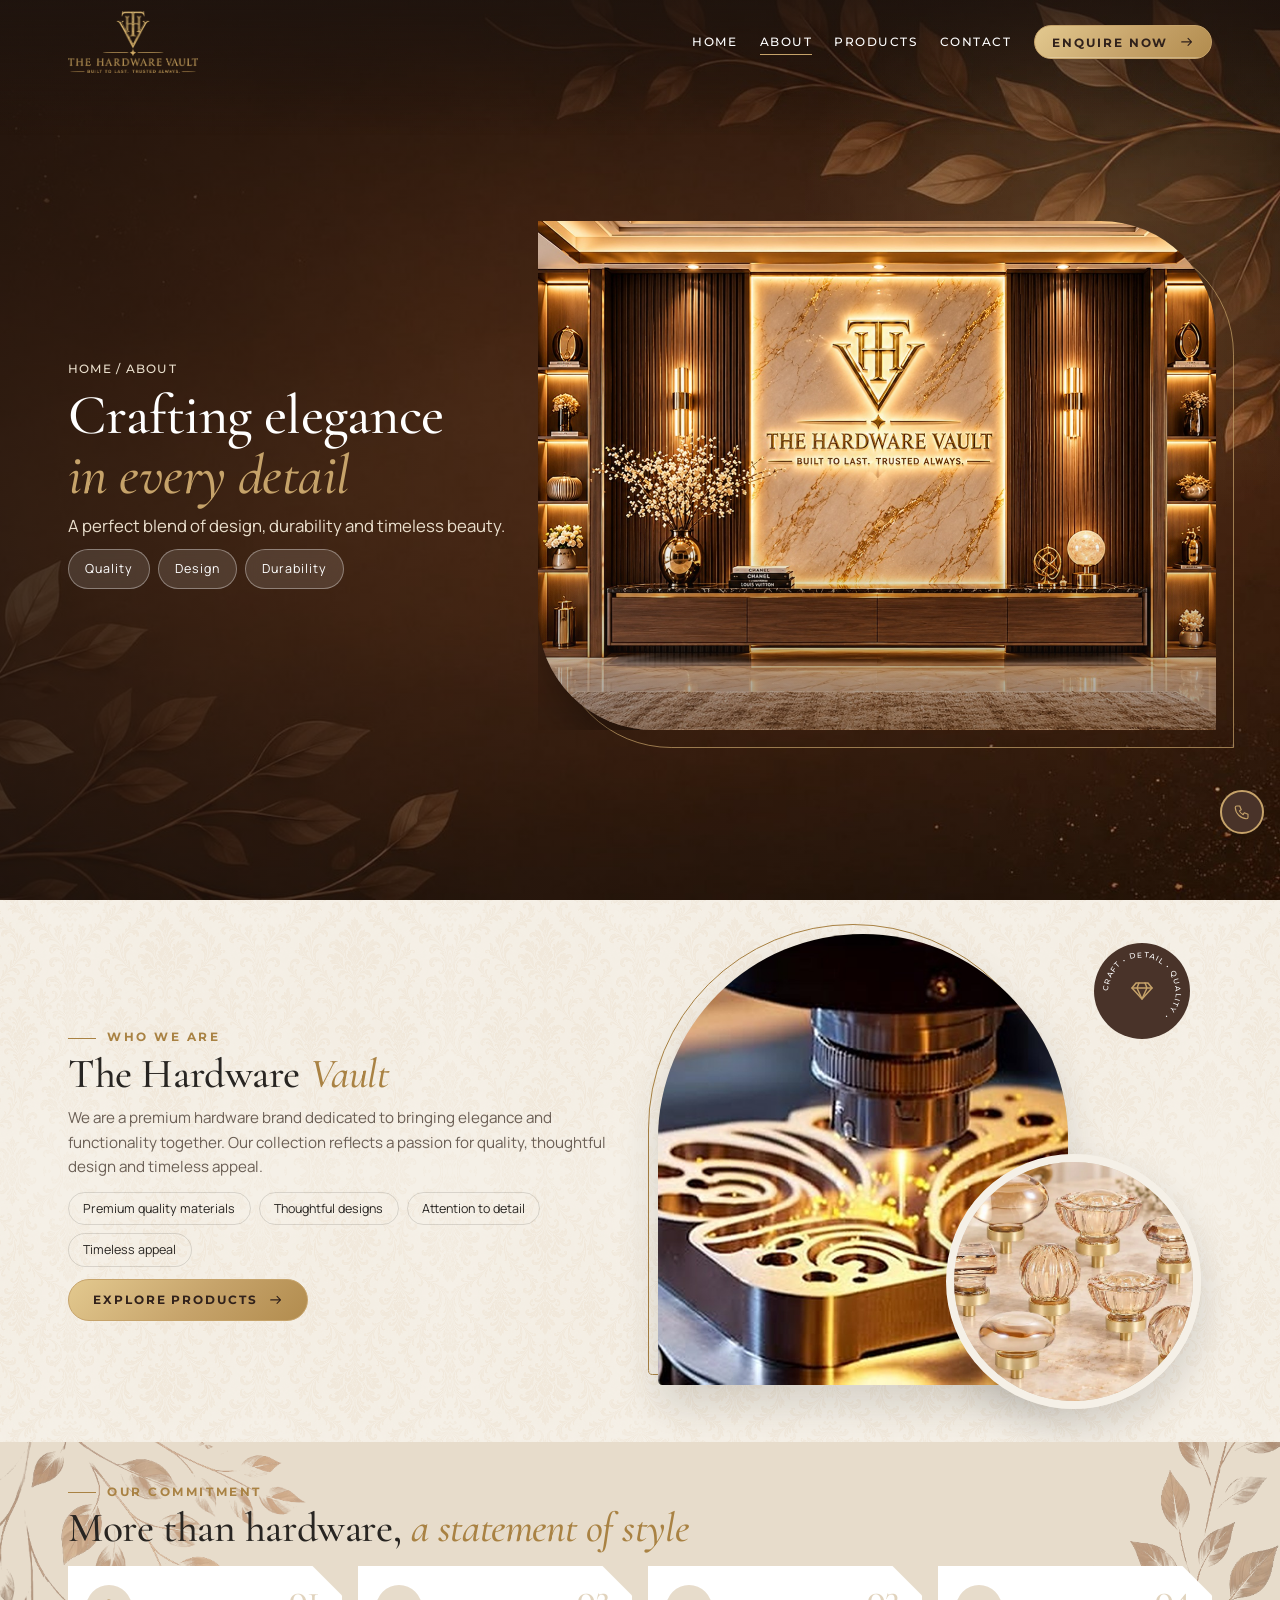
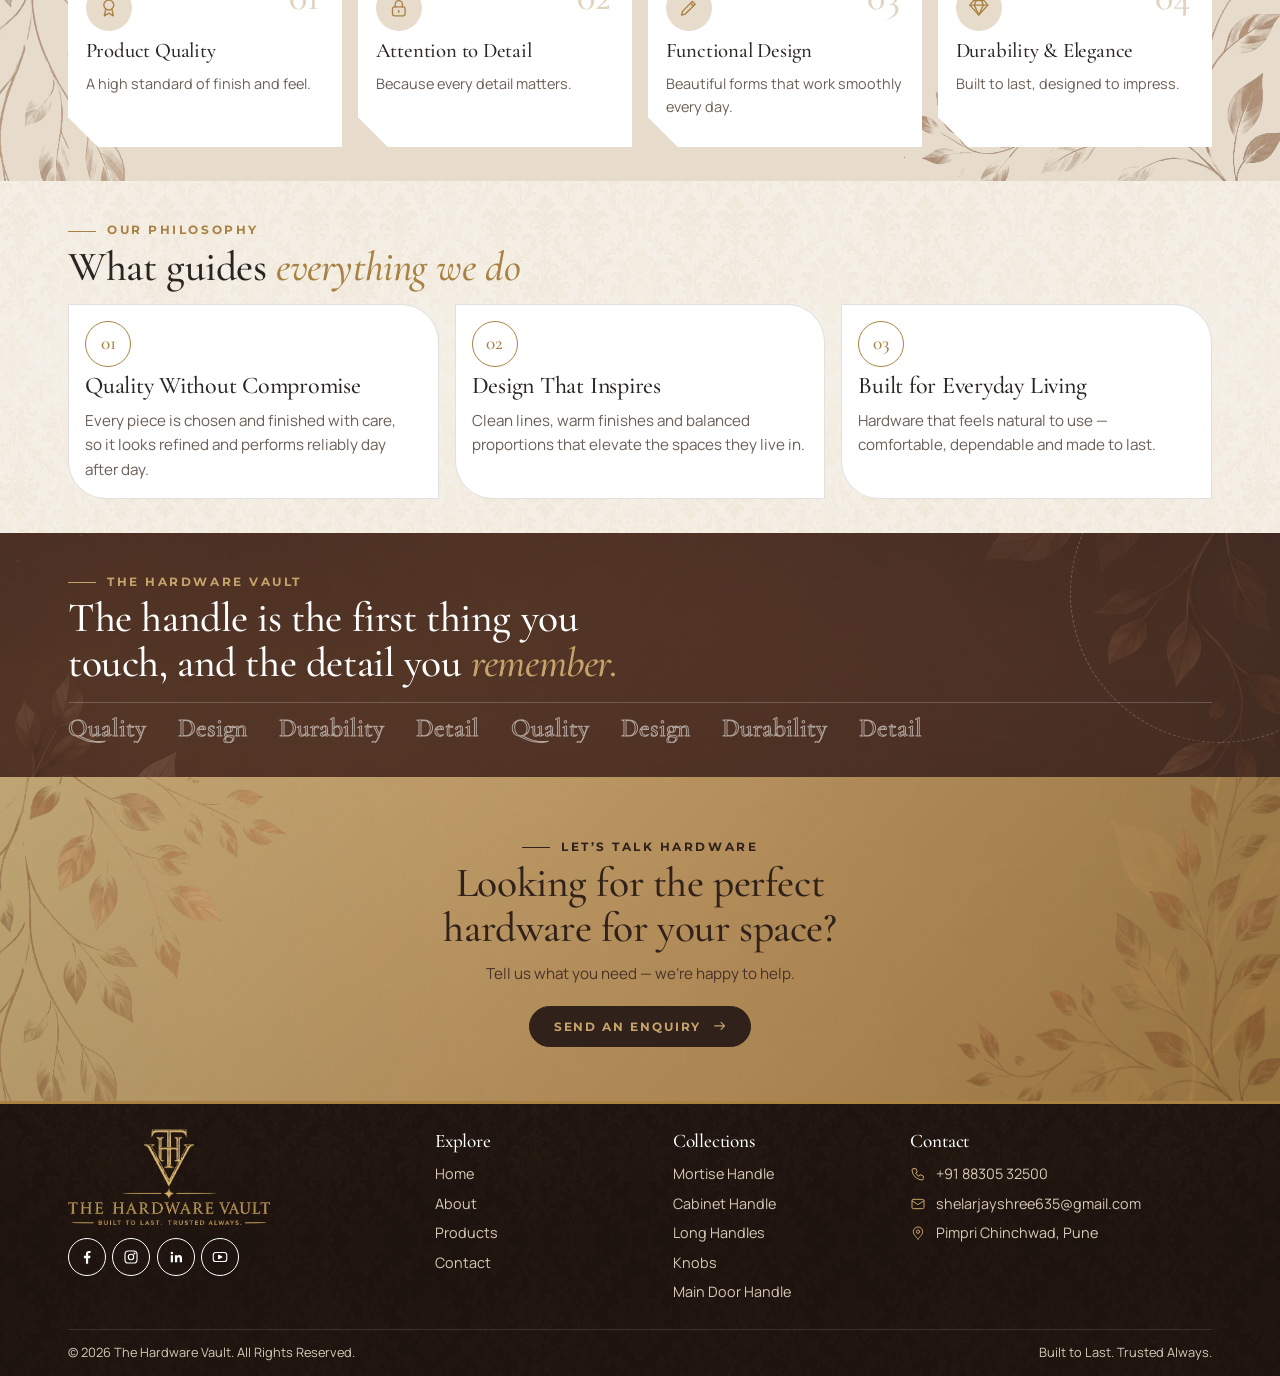
==== commit c40b21d9: "Fix Responsiveness" ====
--- a/about.html
+++ b/about.html
@@ -1,360 +1,91 @@
 <!DOCTYPE html>
 <html lang="en">
+<head>
+<meta charset="UTF-8">
+<meta name="viewport" content="width=device-width, initial-scale=1.0">
+<title>About — The Hardware Vault</title>
+<meta name="description" content="The Hardware Vault is a premium hardware brand dedicated to bringing elegance and functionality together.">
+<meta name="theme-color" content="#30211B">
+<link rel="icon" href="favicon.ico" sizes="any">
+<link rel="icon" type="image/png" href="assets/images/favicon-64.png">
+<link rel="apple-touch-icon" href="assets/images/apple-touch-icon.png">
+<link rel="preconnect" href="https://fonts.googleapis.com"><link rel="preconnect" href="https://fonts.gstatic.com" crossorigin><link href="https://fonts.googleapis.com/css2?family=Cormorant+Garamond:ital,wght@0,500;0,600;1,500&family=Manrope:wght@400;500;600;700&family=Montserrat:wght@500;600;700&display=swap" rel="stylesheet">
+<link rel="stylesheet" href="assets/css/style.css">
+<script>document.documentElement.classList.add('js')</script>
+</head>
+<body>
+<a class="skip" href="#main">Skip to content</a>
+<svg xmlns="http://www.w3.org/2000/svg" style="position:absolute;width:0;height:0;overflow:hidden" aria-hidden="true" focusable="false"><defs>
+<symbol id="i-arrow" viewBox="0 0 24 24"><path d="M3 12h17M14 6l6 6-6 6"/></symbol>
+<symbol id="i-chev" viewBox="0 0 24 24"><path d="M6 9l6 6 6-6"/></symbol>
+<symbol id="i-up" viewBox="0 0 24 24"><path d="M6 15l6-6 6 6"/></symbol>
+<symbol id="i-menu" viewBox="0 0 24 24"><path d="M4 7h16M4 12h16M4 17h10"/></symbol>
+<symbol id="i-close" viewBox="0 0 24 24"><path d="M6 6l12 12M18 6L6 18"/></symbol>
+<symbol id="i-phone" viewBox="0 0 24 24"><path d="M5 4h4l2 5-2.5 1.5a11 11 0 0 0 5 5L15 13l5 2v4a2 2 0 0 1-2 2A16 16 0 0 1 3 6a2 2 0 0 1 2-2z"/></symbol>
+<symbol id="i-mail" viewBox="0 0 24 24"><rect x="3" y="5" width="18" height="14" rx="2"/><path d="M3 7l9 6 9-6"/></symbol>
+<symbol id="i-pin" viewBox="0 0 24 24"><path d="M12 21s-7-6.2-7-11a7 7 0 0 1 14 0c0 4.8-7 11-7 11z"/><circle cx="12" cy="10" r="2.5"/></symbol>
+<symbol id="i-clock" viewBox="0 0 24 24"><circle cx="12" cy="12" r="9"/><path d="M12 7v5l3 2"/></symbol>
+<symbol id="i-gem" viewBox="0 0 24 24"><path d="M6 4h12l4 5-10 11L2 9z"/><path d="M2 9h20M9 4l-2 5 5 11 5-11-2-5"/></symbol>
+<symbol id="i-lock" viewBox="0 0 24 24"><rect x="5" y="11" width="14" height="10" rx="2"/><path d="M8 11V8a4 4 0 0 1 8 0v3"/><path d="M12 15v2"/></symbol>
+<symbol id="i-compass" viewBox="0 0 24 24"><circle cx="12" cy="12" r="9"/><path d="M15.5 8.5l-2 5-5 2 2-5z"/></symbol>
+<symbol id="i-award" viewBox="0 0 24 24"><circle cx="12" cy="9" r="5.5"/><path d="M8.5 13.8L7 21l5-3 5 3-1.5-7.2"/></symbol>
+<symbol id="i-pen" viewBox="0 0 24 24"><path d="M4 20l1-4L16 5l3 3L8 19z"/><path d="M14 7l3 3"/></symbol>
+<symbol id="i-home" viewBox="0 0 24 24"><path d="M3 11l9-8 9 8"/><path d="M5 10v10h14V10"/><path d="M10 20v-6h4v6"/></symbol>
+<symbol id="i-check" viewBox="0 0 24 24"><path d="M5 12.5l4.5 4.5L19 7"/></symbol>
+<symbol id="i-fb" viewBox="0 0 24 24"><path class="ic-fill" d="M13.5 21v-7.5h2.6l.5-3.2h-3.1V8.4c0-.9.4-1.6 1.7-1.6h1.5V4.1c-.3 0-1.2-.1-2.2-.1-2.4 0-3.9 1.4-3.9 4v2.3H7.9v3.2h2.7V21z" fill="currentColor" stroke="none"/></symbol>
+<symbol id="i-ig" viewBox="0 0 24 24"><rect x="4" y="4" width="16" height="16" rx="4.5"/><circle cx="12" cy="12" r="3.6"/><circle cx="16.6" cy="7.4" r=".6" fill="currentColor"/></symbol>
+<symbol id="i-in" viewBox="0 0 24 24"><path d="M5 9.5h3V19H5zM6.5 5a1.7 1.7 0 1 1 0 3.4 1.7 1.7 0 0 1 0-3.4zM10.5 9.5h2.9v1.3c.5-.9 1.6-1.5 3-1.5 2.7 0 3.6 1.7 3.6 4.4V19h-3v-4.8c0-1.2-.3-2-1.5-2s-1.9.9-1.9 2.1V19h-3z" fill="currentColor" stroke="none"/></symbol>
+<symbol id="i-yt" viewBox="0 0 24 24"><rect x="3" y="6" width="18" height="12" rx="3.5"/><path d="M10.2 9.6v4.8l4.2-2.4z" fill="currentColor"/></symbol>
+</defs></svg>
+<header class="site-header" id="top"><div class="container"><div class="hbar">
+<a class="brand" href="index.html" aria-label="The Hardware Vault - Home"><img src="assets/images/logo.png" width="1130" height="537" alt="The Hardware Vault - Built to last. Trusted always."></a>
+<button class="menu-btn" type="button" aria-label="Toggle menu" aria-expanded="false" aria-controls="mainNav"><svg class="ic m" aria-hidden="true"><use href="#i-menu"/></svg><svg class="ic x" aria-hidden="true"><use href="#i-close"/></svg></button>
+<div class="nav-wrap" id="mainNav"><ul class="nav-list">
+<li><a class="nav-link" href="index.html">Home</a></li>
+<li><a class="nav-link active" aria-current="page" href="about.html">About</a></li>
+<li><a class="nav-link" href="products.html">Products</a></li>
+<li><a class="nav-link" href="contact.html">Contact</a></li>
+<li><a class="btn-a btn-sm magnetic" href="contact.html#enquiry">Enquire Now <svg class="ic " aria-hidden="true"><use href="#i-arrow"/></svg></a></li>
+</ul></div></div></div></header>
+<main id="main">
+<section class="page-hero ph-split"><div class="hero-glow" aria-hidden="true"></div>
+<div class="container ph-grid"><div class="ph-copy"><p class="crumb mb-2"><a href="index.html">Home</a> / About</p><h1>Crafting elegance <em>in every detail</em></h1><p class="sub" style="max-width:520px">A perfect blend of design, durability and timeless beauty.</p><div class="chips"><span class="chip">Quality</span><span class="chip">Design</span><span class="chip">Durability</span></div></div>
+<div class="ph-stage shape-leaf stage-land" data-stage><div class="stage-ring" aria-hidden="true"></div><div class="arch-frame ph-bg"><img decoding="async" fetchpriority="high" src="assets/images/hero/about-hero.jpg" alt="" style="--pos:50% 50%"></div></div></div></section>
 
-<head>
-    <meta charset="UTF-8">
-    <meta name="viewport" content="width=device-width, initial-scale=1.0">
-    <title>About — The Hardware Vault</title>
-    <meta name="description"
-        content="The Hardware Vault is a premium hardware brand dedicated to bringing elegance and functionality together.">
-    <meta name="theme-color" content="#30211B">
-    <link rel="icon" href="favicon.ico" sizes="any">
-    <link rel="icon" type="image/png" href="assets/images/favicon-64.png">
-    <link rel="apple-touch-icon" href="assets/images/apple-touch-icon.png">
-    <link rel="preconnect" href="https://fonts.googleapis.com">
-    <link rel="preconnect" href="https://fonts.gstatic.com" crossorigin>
-    <link
-        href="https://fonts.googleapis.com/css2?family=Cormorant+Garamond:ital,wght@0,500;0,600;1,500&family=Manrope:wght@400;500;600;700&family=Montserrat:wght@500;600;700&display=swap"
-        rel="stylesheet">
-    <link rel="stylesheet" href="assets/css/style.css">
-    <script>document.documentElement.classList.add('js')</script>
-</head>
+<section class="sec" id="who-we-are"><div class="container"><div class="cols cols-2">
+<div data-reveal><span class="eyebrow">Who We Are</span><h2>The Hardware <em>Vault</em></h2><p>We are a premium hardware brand dedicated to bringing elegance and functionality together. Our collection reflects a passion for quality, thoughtful design and timeless appeal.</p>
+<div class="ticks"><span>Premium quality materials</span><span>Thoughtful designs</span><span>Attention to detail</span><span>Timeless appeal</span></div>
+<a class="btn-a magnetic" href="products.html">Explore Products <svg class="ic " aria-hidden="true"><use href="#i-arrow"/></svg></a></div>
+<div><div class="layer tilt"><div class="ph r45 a zoom" data-mask><img src="assets/images/about/craft.jpg" alt="Precision metal craftsmanship" loading="lazy" style="--pos:52% 50%"></div><div class="ph r11 b zoom"><img src="assets/images/about/commitment.jpg" alt="Amber crystal and gold decorative knobs" loading="lazy"></div><div class="spin"><svg class="ring-t" viewBox="0 0 100 100" aria-hidden="true"><defs><path id="cp" d="M50 50m-38 0a38 38 0 1 1 76 0a38 38 0 1 1-76 0"/></defs><text><textPath href="#cp">Craft &bull; Detail &bull; Quality &bull;</textPath></text></svg><svg class="ic " aria-hidden="true"><use href="#i-gem"/></svg></div></div></div></div></div></section>
 
-<body>
-    <a class="skip" href="#main">Skip to content</a>
-    <svg xmlns="http://www.w3.org/2000/svg" style="position:absolute;width:0;height:0;overflow:hidden"
-        aria-hidden="true" focusable="false">
-        <defs>
-            <symbol id="i-arrow" viewBox="0 0 24 24">
-                <path d="M3 12h17M14 6l6 6-6 6" />
-            </symbol>
-            <symbol id="i-chev" viewBox="0 0 24 24">
-                <path d="M6 9l6 6 6-6" />
-            </symbol>
-            <symbol id="i-up" viewBox="0 0 24 24">
-                <path d="M6 15l6-6 6 6" />
-            </symbol>
-            <symbol id="i-menu" viewBox="0 0 24 24">
-                <path d="M4 7h16M4 12h16M4 17h10" />
-            </symbol>
-            <symbol id="i-close" viewBox="0 0 24 24">
-                <path d="M6 6l12 12M18 6L6 18" />
-            </symbol>
-            <symbol id="i-phone" viewBox="0 0 24 24">
-                <path d="M5 4h4l2 5-2.5 1.5a11 11 0 0 0 5 5L15 13l5 2v4a2 2 0 0 1-2 2A16 16 0 0 1 3 6a2 2 0 0 1 2-2z" />
-            </symbol>
-            <symbol id="i-mail" viewBox="0 0 24 24">
-                <rect x="3" y="5" width="18" height="14" rx="2" />
-                <path d="M3 7l9 6 9-6" />
-            </symbol>
-            <symbol id="i-pin" viewBox="0 0 24 24">
-                <path d="M12 21s-7-6.2-7-11a7 7 0 0 1 14 0c0 4.8-7 11-7 11z" />
-                <circle cx="12" cy="10" r="2.5" />
-            </symbol>
-            <symbol id="i-clock" viewBox="0 0 24 24">
-                <circle cx="12" cy="12" r="9" />
-                <path d="M12 7v5l3 2" />
-            </symbol>
-            <symbol id="i-gem" viewBox="0 0 24 24">
-                <path d="M6 4h12l4 5-10 11L2 9z" />
-                <path d="M2 9h20M9 4l-2 5 5 11 5-11-2-5" />
-            </symbol>
-            <symbol id="i-lock" viewBox="0 0 24 24">
-                <rect x="5" y="11" width="14" height="10" rx="2" />
-                <path d="M8 11V8a4 4 0 0 1 8 0v3" />
-                <path d="M12 15v2" />
-            </symbol>
-            <symbol id="i-compass" viewBox="0 0 24 24">
-                <circle cx="12" cy="12" r="9" />
-                <path d="M15.5 8.5l-2 5-5 2 2-5z" />
-            </symbol>
-            <symbol id="i-award" viewBox="0 0 24 24">
-                <circle cx="12" cy="9" r="5.5" />
-                <path d="M8.5 13.8L7 21l5-3 5 3-1.5-7.2" />
-            </symbol>
-            <symbol id="i-pen" viewBox="0 0 24 24">
-                <path d="M4 20l1-4L16 5l3 3L8 19z" />
-                <path d="M14 7l3 3" />
-            </symbol>
-            <symbol id="i-home" viewBox="0 0 24 24">
-                <path d="M3 11l9-8 9 8" />
-                <path d="M5 10v10h14V10" />
-                <path d="M10 20v-6h4v6" />
-            </symbol>
-            <symbol id="i-check" viewBox="0 0 24 24">
-                <path d="M5 12.5l4.5 4.5L19 7" />
-            </symbol>
-            <symbol id="i-fb" viewBox="0 0 24 24">
-                <path class="ic-fill"
-                    d="M13.5 21v-7.5h2.6l.5-3.2h-3.1V8.4c0-.9.4-1.6 1.7-1.6h1.5V4.1c-.3 0-1.2-.1-2.2-.1-2.4 0-3.9 1.4-3.9 4v2.3H7.9v3.2h2.7V21z"
-                    fill="currentColor" stroke="none" />
-            </symbol>
-            <symbol id="i-ig" viewBox="0 0 24 24">
-                <rect x="4" y="4" width="16" height="16" rx="4.5" />
-                <circle cx="12" cy="12" r="3.6" />
-                <circle cx="16.6" cy="7.4" r=".6" fill="currentColor" />
-            </symbol>
-            <symbol id="i-in" viewBox="0 0 24 24">
-                <path
-                    d="M5 9.5h3V19H5zM6.5 5a1.7 1.7 0 1 1 0 3.4 1.7 1.7 0 0 1 0-3.4zM10.5 9.5h2.9v1.3c.5-.9 1.6-1.5 3-1.5 2.7 0 3.6 1.7 3.6 4.4V19h-3v-4.8c0-1.2-.3-2-1.5-2s-1.9.9-1.9 2.1V19h-3z"
-                    fill="currentColor" stroke="none" />
-            </symbol>
-            <symbol id="i-yt" viewBox="0 0 24 24">
-                <rect x="3" y="6" width="18" height="12" rx="3.5" />
-                <path d="M10.2 9.6v4.8l4.2-2.4z" fill="currentColor" />
-            </symbol>
-        </defs>
-    </svg>
-    <header class="site-header" id="top">
-        <div class="container">
-            <div class="hbar">
-                <a class="brand" href="index.html" aria-label="The Hardware Vault - Home"><img
-                        src="assets/images/logo.png" width="1130" height="537"
-                        alt="The Hardware Vault - Built to last. Trusted always."></a>
-                <button class="menu-btn" type="button" aria-label="Toggle menu" aria-expanded="false"
-                    aria-controls="mainNav"><svg class="ic m" aria-hidden="true">
-                        <use href="#i-menu" />
-                    </svg><svg class="ic x" aria-hidden="true">
-                        <use href="#i-close" />
-                    </svg></button>
-                <div class="nav-wrap" id="mainNav">
-                    <ul class="nav-list">
-                        <li><a class="nav-link" href="index.html">Home</a></li>
-                        <li><a class="nav-link active" aria-current="page" href="about.html">About</a></li>
-                        <li><a class="nav-link" href="products.html">Products</a></li>
-                        <li><a class="nav-link" href="contact.html">Contact</a></li>
-                        <li><a class="btn-a btn-sm magnetic" href="contact.html#enquiry">Enquire Now <svg class="ic "
-                                    aria-hidden="true">
-                                    <use href="#i-arrow" />
-                                </svg></a></li>
-                    </ul>
-                </div>
-            </div>
-        </div>
-    </header>
-    <main id="main">
-        <section class="page-hero ph-split">
-            <div class="hero-glow" aria-hidden="true"></div>
-            <div class="container ph-grid">
-                <div class="ph-copy">
-                    <p class="crumb mb-2"><a href="index.html">Home</a> / About</p>
-                    <h1>Crafting elegance <em>in every detail</em></h1>
-                    <p class="sub" style="max-width:520px">A perfect blend of design, durability and timeless beauty.
-                    </p>
-                    <div class="chips"><span class="chip">Quality</span><span class="chip">Design</span><span
-                            class="chip">Durability</span></div>
-                </div>
-                <div class="ph-stage shape-leaf stage-land" data-stage>
-                    <div class="stage-ring" aria-hidden="true"></div>
-                    <div class="arch-frame ph-bg"><img decoding="async" fetchpriority="high"
-                            src="assets/images/hero/about-hero.jpg" alt="" style="--pos:50% 50%"></div>
-                </div>
-            </div>
-        </section>
+<section class="sec sec-alt" id="commitment"><div class="container"><div class="head" data-reveal><span class="eyebrow">Our Commitment</span><h2>More than hardware, <em>a statement of style</em></h2></div><div class="g4"><div data-reveal><div class="scard"><b class="sn">01</b><span class="ic-wrap"><svg class="ic " aria-hidden="true"><use href="#i-award"/></svg></span><h3>Product Quality</h3><p class="mb-0">A high standard of finish and feel.</p></div></div><div data-reveal><div class="scard"><b class="sn">02</b><span class="ic-wrap"><svg class="ic " aria-hidden="true"><use href="#i-lock"/></svg></span><h3>Attention to Detail</h3><p class="mb-0">Because every detail matters.</p></div></div><div data-reveal><div class="scard"><b class="sn">03</b><span class="ic-wrap"><svg class="ic " aria-hidden="true"><use href="#i-pen"/></svg></span><h3>Functional Design</h3><p class="mb-0">Beautiful forms that work smoothly every day.</p></div></div><div data-reveal><div class="scard"><b class="sn">04</b><span class="ic-wrap"><svg class="ic " aria-hidden="true"><use href="#i-gem"/></svg></span><h3>Durability &amp; Elegance</h3><p class="mb-0">Built to last, designed to impress.</p></div></div></div></div></section>
 
-        <section class="sec" id="who-we-are">
-            <div class="container">
-                <div class="cols cols-2">
-                    <div data-reveal><span class="eyebrow">Who We Are</span>
-                        <h2>The Hardware <em>Vault</em></h2>
-                        <p>We are a premium hardware brand dedicated to bringing elegance and functionality together.
-                            Our collection reflects a passion for quality, thoughtful design and timeless appeal.</p>
-                        <div class="ticks"><span>Premium quality materials</span><span>Thoughtful
-                                designs</span><span>Attention to detail</span><span>Timeless appeal</span></div>
-                        <a class="btn-a magnetic" href="products.html">Explore Products <svg class="ic "
-                                aria-hidden="true">
-                                <use href="#i-arrow" />
-                            </svg></a>
-                    </div>
-                    <div>
-                        <div class="layer tilt">
-                            <div class="ph r45 a zoom" data-mask><img src="assets/images/about/craft.jpg"
-                                    alt="Precision metal craftsmanship" loading="lazy" style="--pos:52% 50%"></div>
-                            <div class="ph r11 b zoom"><img src="assets/images/about/commitment.jpg"
-                                    alt="Amber crystal and gold decorative knobs" loading="lazy"></div>
-                            <div class="spin"><svg class="ring-t" viewBox="0 0 100 100" aria-hidden="true">
-                                    <defs>
-                                        <path id="cp" d="M50 50m-38 0a38 38 0 1 1 76 0a38 38 0 1 1-76 0" />
-                                    </defs><text>
-                                        <textPath href="#cp">Craft &bull; Detail &bull; Quality &bull;</textPath>
-                                    </text>
-                                </svg><svg class="ic " aria-hidden="true">
-                                    <use href="#i-gem" />
-                                </svg></div>
-                        </div>
-                    </div>
-                </div>
-            </div>
-        </section>
+<section class="sec" id="philosophy"><div class="container"><div class="head" data-reveal><span class="eyebrow">Our Philosophy</span><h2>What guides <em>everything we do</em></h2></div><div class="g3 steps">
+<div data-reveal><div class="step"><div class="n">01</div><h3>Quality Without Compromise</h3><p class="mb-0">Every piece is chosen and finished with care, so it looks refined and performs reliably day after day.</p></div></div>
+<div data-reveal><div class="step"><div class="n">02</div><h3>Design That Inspires</h3><p class="mb-0">Clean lines, warm finishes and balanced proportions that elevate the spaces they live in.</p></div></div>
+<div data-reveal><div class="step"><div class="n">03</div><h3>Built for Everyday Living</h3><p class="mb-0">Hardware that feels natural to use &mdash; comfortable, dependable and made to last.</p></div></div></div></div></section>
 
-        <section class="sec sec-alt" id="commitment">
-            <div class="container">
-                <div class="head" data-reveal><span class="eyebrow">Our Commitment</span>
-                    <h2>More than hardware, <em>a statement of style</em></h2>
-                </div>
-                <div class="g4">
-                    <div data-reveal>
-                        <div class="scard"><b class="sn">01</b><span class="ic-wrap"><svg class="ic "
-                                    aria-hidden="true">
-                                    <use href="#i-award" />
-                                </svg></span>
-                            <h3>Product Quality</h3>
-                            <p class="mb-0">A high standard of finish and feel.</p>
-                        </div>
-                    </div>
-                    <div data-reveal>
-                        <div class="scard"><b class="sn">02</b><span class="ic-wrap"><svg class="ic "
-                                    aria-hidden="true">
-                                    <use href="#i-lock" />
-                                </svg></span>
-                            <h3>Attention to Detail</h3>
-                            <p class="mb-0">Because every detail matters.</p>
-                        </div>
-                    </div>
-                    <div data-reveal>
-                        <div class="scard"><b class="sn">03</b><span class="ic-wrap"><svg class="ic "
-                                    aria-hidden="true">
-                                    <use href="#i-pen" />
-                                </svg></span>
-                            <h3>Functional Design</h3>
-                            <p class="mb-0">Beautiful forms that work smoothly every day.</p>
-                        </div>
-                    </div>
-                    <div data-reveal>
-                        <div class="scard"><b class="sn">04</b><span class="ic-wrap"><svg class="ic "
-                                    aria-hidden="true">
-                                    <use href="#i-gem" />
-                                </svg></span>
-                            <h3>Durability &amp; Elegance</h3>
-                            <p class="mb-0">Built to last, designed to impress.</p>
-                        </div>
-                    </div>
-                </div>
-            </div>
-        </section>
+<section class="band"><div class="ring"></div><div class="bg" data-parallax><img src="assets/images/bg/leaves-wide.jpg" alt="" loading="lazy"></div><div class="container" data-reveal><span class="eyebrow">The Hardware Vault</span><h2 style="max-width:760px">The handle is the first thing you touch, and the detail you <em>remember.</em></h2>
+<div class="ticker" aria-hidden="true"><div><span>Quality</span><span>Design</span><span>Durability</span><span>Detail</span><span>Quality</span><span>Design</span><span>Durability</span><span>Detail</span></div></div></div></section>
 
-        <section class="sec" id="philosophy">
-            <div class="container">
-                <div class="head" data-reveal><span class="eyebrow">Our Philosophy</span>
-                    <h2>What guides <em>everything we do</em></h2>
-                </div>
-                <div class="g3 steps">
-                    <div data-reveal>
-                        <div class="step">
-                            <div class="n">01</div>
-                            <h3>Quality Without Compromise</h3>
-                            <p class="mb-0">Every piece is chosen and finished with care, so it looks refined and
-                                performs reliably day after day.</p>
-                        </div>
-                    </div>
-                    <div data-reveal>
-                        <div class="step">
-                            <div class="n">02</div>
-                            <h3>Design That Inspires</h3>
-                            <p class="mb-0">Clean lines, warm finishes and balanced proportions that elevate the spaces
-                                they live in.</p>
-                        </div>
-                    </div>
-                    <div data-reveal>
-                        <div class="step">
-                            <div class="n">03</div>
-                            <h3>Built for Everyday Living</h3>
-                            <p class="mb-0">Hardware that feels natural to use &mdash; comfortable, dependable and made
-                                to last.</p>
-                        </div>
-                    </div>
-                </div>
-            </div>
-        </section>
-
-        <section class="band">
-            <div class="ring"></div>
-            <div class="bg" data-parallax><img src="assets/images/bg/leaves-wide.jpg" alt="" loading="lazy"></div>
-            <div class="container" data-reveal><span class="eyebrow">The Hardware Vault</span>
-                <h2 style="max-width:760px">The handle is the first thing you touch, and the detail you
-                    <em>remember.</em></h2>
-                <div class="ticker" aria-hidden="true">
-                    <div>
-                        <span>Quality</span><span>Design</span><span>Durability</span><span>Detail</span><span>Quality</span><span>Design</span><span>Durability</span><span>Detail</span>
-                    </div>
-                </div>
-            </div>
-        </section>
-
-        <section class="cta">
-            <div class="cta-bg"><img src="assets/images/bg/leaves-tall.jpg" alt="" loading="lazy" style="--pos:50% 50%">
-            </div>
-            <div class="container" data-reveal><span class="eyebrow">Let&rsquo;s talk hardware</span>
-                <h2>Looking for the perfect hardware for your space?</h2>
-                <p>Tell us what you need &mdash; we&rsquo;re happy to help.</p>
-                <a class="btn-a magnetic" href="contact.html#enquiry">Send an Enquiry <svg class="ic "
-                        aria-hidden="true">
-                        <use href="#i-arrow" />
-                    </svg></a>
-            </div>
-        </section>
-    </main>
-    <footer>
-        <div class="container">
-            <div class="foot-grid">
-                <div><a class="brand" href="index.html" aria-label="The Hardware Vault - Home"><img
-                            src="assets/images/logo.png" width="1130" height="537" alt="The Hardware Vault"
-                            loading="lazy"></a>
-                    <div class="soc"><a href="#" aria-label="Facebook"><svg class="ic " aria-hidden="true">
-                                <use href="#i-fb" />
-                            </svg></a><a href="#" aria-label="Instagram"><svg class="ic " aria-hidden="true">
-                                <use href="#i-ig" />
-                            </svg></a><a href="#" aria-label="LinkedIn"><svg class="ic " aria-hidden="true">
-                                <use href="#i-in" />
-                            </svg></a><a href="#" aria-label="YouTube"><svg class="ic " aria-hidden="true">
-                                <use href="#i-yt" />
-                            </svg></a></div>
-                </div>
-                <div>
-                    <h4>Explore</h4>
-                    <ul>
-                        <li><a href="index.html">Home</a></li>
-                        <li><a href="about.html">About</a></li>
-                        <li><a href="products.html">Products</a></li>
-                        <li><a href="contact.html">Contact</a></li>
-                    </ul>
-                </div>
-                <div>
-                    <h4>Collections</h4>
-                    <ul>
-                        <li><a href="products.html#mortise-handle">Mortise Handle</a></li>
-                        <li><a href="products.html#cabinet-handle">Cabinet Handle</a></li>
-                        <li><a href="products.html#long-handles">Long Handles</a></li>
-                        <li><a href="products.html#knobs">Knobs</a></li>
-                        <li><a href="products.html#main-door-handle">Main Door Handle</a></li>
-                    </ul>
-                </div>
-                <div>
-                    <h4>Contact</h4>
-                    <ul>
-                        <li><svg class="ic " aria-hidden="true">
-                                <use href="#i-phone" />
-                            </svg><a href="tel:+918830532500">+91 88305 32500</a></li>
-                        <li><svg class="ic " aria-hidden="true">
-                                <use href="#i-mail" />
-                            </svg><a href="mailto:shelarjayshree635@gmail.com">shelarjayshree635@gmail.com</a></li>
-                        <li><svg class="ic " aria-hidden="true">
-                                <use href="#i-pin" />
-                            </svg><span>Pimpri Chinchwad, Pune</span></li>
-                    </ul>
-                </div>
-            </div>
-            <div class="copy"><span>&copy; <span id="year">2026</span> The Hardware Vault. All Rights
-                    Reserved.</span><span>Built to Last. Trusted Always.</span></div>
-        </div>
-        <button class="totop" type="button" aria-label="Back to top"><svg class="ic " aria-hidden="true">
-                <use href="#i-up" />
-            </svg></button>
-        <a class="call-fab" href="tel:+918830532500" aria-label="Call us"><svg class="ic " aria-hidden="true">
-                <use href="#i-phone" />
-            </svg></a>
-    </footer>
-    <script src="assets/js/main.js"></script>
+<section class="cta"><div class="cta-bg"><img src="assets/images/bg/leaves-tall.jpg" alt="" loading="lazy" style="--pos:50% 50%"></div>
+<div class="container" data-reveal><span class="eyebrow">Let&rsquo;s talk hardware</span><h2>Looking for the perfect hardware for your space?</h2><p>Tell us what you need &mdash; we&rsquo;re happy to help.</p>
+<a class="btn-a magnetic" href="contact.html#enquiry">Send an Enquiry <svg class="ic " aria-hidden="true"><use href="#i-arrow"/></svg></a></div></section>
+</main>
+<footer><div class="container"><div class="foot-grid">
+<div><a class="brand" href="index.html" aria-label="The Hardware Vault - Home"><img src="assets/images/logo.png" width="1130" height="537" alt="The Hardware Vault" loading="lazy"></a>
+<div class="soc"><a href="#" aria-label="Facebook"><svg class="ic " aria-hidden="true"><use href="#i-fb"/></svg></a><a href="#" aria-label="Instagram"><svg class="ic " aria-hidden="true"><use href="#i-ig"/></svg></a><a href="#" aria-label="LinkedIn"><svg class="ic " aria-hidden="true"><use href="#i-in"/></svg></a><a href="#" aria-label="YouTube"><svg class="ic " aria-hidden="true"><use href="#i-yt"/></svg></a></div></div>
+<div><h4>Explore</h4><ul><li><a href="index.html">Home</a></li><li><a href="about.html">About</a></li><li><a href="products.html">Products</a></li><li><a href="contact.html">Contact</a></li></ul></div>
+<div><h4>Collections</h4><ul><li><a href="products.html#mortise-handle">Mortise Handle</a></li><li><a href="products.html#cabinet-handle">Cabinet Handle</a></li><li><a href="products.html#long-handles">Long Handles</a></li><li><a href="products.html#knobs">Knobs</a></li><li><a href="products.html#main-door-handle">Main Door Handle</a></li></ul></div>
+<div><h4>Contact</h4><ul>
+<li><svg class="ic " aria-hidden="true"><use href="#i-phone"/></svg><a href="tel:+918830532500">+91 88305 32500</a></li>
+<li><svg class="ic " aria-hidden="true"><use href="#i-mail"/></svg><a href="mailto:shelarjayshree635@gmail.com">shelarjayshree635@gmail.com</a></li>
+<li><svg class="ic " aria-hidden="true"><use href="#i-pin"/></svg><span>Pimpri Chinchwad, Pune</span></li></ul></div>
+</div>
+<div class="copy"><span>&copy; <span id="year">2026</span> The Hardware Vault. All Rights Reserved.</span><span>Built to Last. Trusted Always.</span></div></div>
+<button class="totop" type="button" aria-label="Back to top"><svg class="ic " aria-hidden="true"><use href="#i-up"/></svg></button>
+<a class="call-fab" href="tel:+918830532500" aria-label="Call us"><svg class="ic " aria-hidden="true"><use href="#i-phone"/></svg></a>
+</footer>
+<script src="assets/js/main.js"></script>
 </body>
-
-</html>+</html>
--- a/assets/css/style.css
+++ b/assets/css/style.css
@@ -6,4118 +6,725 @@
           loaded from Google Fonts; bundled Crimson Pro / Outfit are the offline fallback.
    ========================================================================== */
 
-@font-face {
-  font-family: 'Crimson Pro';
-  src: url('../fonts/CrimsonPro-Regular.woff') format('woff');
-  font-weight: 400;
-  font-style: normal;
-  font-display: swap
+@font-face{font-family:'Crimson Pro';src:url('../fonts/CrimsonPro-Regular.woff') format('woff');font-weight:400;font-style:normal;font-display:swap}
+@font-face{font-family:'Crimson Pro';src:url('../fonts/CrimsonPro-Italic.woff') format('woff');font-weight:400;font-style:italic;font-display:swap}
+@font-face{font-family:'Crimson Pro';src:url('../fonts/CrimsonPro-Bold.woff') format('woff');font-weight:600 700;font-style:normal;font-display:swap}
+@font-face{font-family:'Outfit';src:url('../fonts/Outfit-Regular.woff') format('woff');font-weight:300 500;font-style:normal;font-display:swap}
+@font-face{font-family:'Outfit';src:url('../fonts/Outfit-Bold.woff') format('woff');font-weight:600 800;font-style:normal;font-display:swap}
+
+:root{
+  /* Brand palette */
+  --walnut:#30211B;      /* Deep Walnut   - hero, header, footer */
+  --espresso:#493329;    /* Espresso Brown - sections, cards      */
+  --gold:#C6A36A;        /* Champagne Gold - buttons, highlights  */
+  --gold-d:#A98243;      /* Antique Gold  - borders, icons        */
+  --ivory:#F5F0E7;       /* Warm Ivory    - background            */
+  --cream:#E7DCCB;       /* Soft Beige    - cards, sections       */
+  --char:#282522;        /* Charcoal      - text, headings        */
+  --grey:#6B5F55;
+  --taupe:#B9A68A;
+  --line:rgba(40,37,34,.14);
+  --grad:linear-gradient(135deg,#E3C98F 0%,#C6A36A 55%,#B28C4E 100%);
+  --sec:clamp(1.3rem,2.8vw,2.1rem);
+  --s3:1rem;
+  --ease:cubic-bezier(.22,.8,.24,1);
+  --spring:cubic-bezier(.34,1.56,.64,1);
+  --serif:'Cormorant Garamond','Crimson Pro',Georgia,'Times New Roman',serif;
+  --sans:'Manrope','Outfit','Segoe UI',system-ui,-apple-system,Arial,sans-serif;
+  --nav:'Montserrat','Outfit','Segoe UI',system-ui,sans-serif;
 }
 
-@font-face {
-  font-family: 'Crimson Pro';
-  src: url('../fonts/CrimsonPro-Italic.woff') format('woff');
-  font-weight: 400;
-  font-style: italic;
-  font-display: swap
+*,*::before,*::after{box-sizing:border-box}
+html{scroll-behavior:smooth;scroll-padding-top:90px;-webkit-text-size-adjust:100%}
+body{margin:0;font-family:var(--sans);color:var(--char);background:var(--ivory);font-size:.95rem;line-height:1.6;overflow-x:hidden;-webkit-font-smoothing:antialiased}
+img{max-width:100%;display:block}
+a{color:inherit;text-decoration:none}
+ul{list-style:none;margin:0;padding:0}
+button{font:inherit;color:inherit}
+h1,h2,h3,h4{font-family:var(--serif);font-weight:500;line-height:1.08;letter-spacing:-.01em;margin:0 0 .6rem;text-wrap:balance}
+h1{font-size:clamp(2.2rem,5vw,3.9rem)}
+h2{font-size:clamp(1.8rem,3.4vw,2.6rem)}
+h3{font-size:1.5rem}
+p{margin:0 0 .8rem;color:var(--grey);text-wrap:pretty}
+em{color:var(--gold-d);font-style:italic}
+.hero em,.page-hero em,.band em,.cta em,.sec-brown em,.sec-dark em{color:var(--gold)}
+:focus-visible{outline:2px solid var(--gold-d);outline-offset:3px}
+.ic{width:1.25em;height:1.25em;fill:none;stroke:currentColor;stroke-width:1.5;stroke-linecap:round;stroke-linejoin:round;flex:none}
+.skip{position:absolute;left:-999px;top:8px;background:var(--gold);color:var(--walnut);padding:.5rem 1rem;z-index:2000}
+.skip:focus{left:8px}
+
+/* ---------- layout helpers (grid replaces Bootstrap) ---------- */
+.container{width:100%;max-width:1200px;margin-inline:auto;padding-inline:clamp(16px,3vw,28px)}
+.sec{padding:var(--sec) 0}
+.sec-alt{background:var(--cream)}
+.sec-brown{background:var(--espresso);color:#fff}
+.sec-brown p{color:#e3d6c3}
+.sec-dark{background:var(--walnut);color:#eee}
+.sec-dark p{color:#d7c9b5}
+.eyebrow{font:700 .72rem/1 var(--nav);letter-spacing:.22em;text-transform:uppercase;color:var(--gold-d);display:inline-flex;align-items:center;gap:.7rem;margin-bottom:.5rem}
+.eyebrow::before{content:"";width:28px;height:1px;background:currentColor}
+.hero .eyebrow,.page-hero .eyebrow,.band .eyebrow,.cta .eyebrow,.sec-brown .eyebrow,.sec-dark .eyebrow{color:var(--gold)}
+.head{max-width:640px;margin-bottom:.9rem}
+.head-row{display:flex;flex-wrap:wrap;justify-content:space-between;align-items:flex-end;gap:.6rem;max-width:none}
+.head-row h2,.head h2{margin-bottom:0}
+.cols{display:grid;gap:1.2rem;align-items:center}
+.cols-2{grid-template-columns:1fr 1fr}
+.cols-5-7{grid-template-columns:5fr 7fr}
+.cols-7-5{grid-template-columns:7fr 5fr}
+.cols-stretch{align-items:stretch}
+.g4{display:grid;grid-template-columns:repeat(4,1fr);gap:1rem}
+.g3{display:grid;grid-template-columns:repeat(3,1fr);gap:1rem}
+@media(min-width:992px){.cols{gap:2.2rem}}
+@media(max-width:991px){.cols-2,.cols-5-7,.cols-7-5{grid-template-columns:1fr}.g4{grid-template-columns:repeat(2,1fr)}.order-1{order:-1}}
+@media(max-width:767px){.g3{grid-template-columns:1fr}.head-row{flex-direction:column;align-items:flex-start}}
+@media(max-width:575px){.g4{grid-template-columns:1fr}}
+
+/* ---------- header ---------- */
+.site-header{position:fixed;inset:0 0 auto;z-index:1000;padding:.7rem 0;color:#fff;transition:background .4s,padding .4s,box-shadow .4s}
+.site-header::before{content:"";position:absolute;inset:0 0 -60% 0;background:linear-gradient(rgba(30,20,15,.72),rgba(30,20,15,0));pointer-events:none;transition:opacity .4s;z-index:-1}
+.site-header.solid{background:rgba(48,33,27,.96);-webkit-backdrop-filter:blur(10px);backdrop-filter:blur(10px);padding:.35rem 0;box-shadow:0 1px 0 rgba(198,163,106,.28)}
+.site-header.solid::before{opacity:0}
+.hbar{display:flex;align-items:center;justify-content:space-between;flex-wrap:wrap;gap:1rem}
+.brand{display:block;line-height:0;flex:none}
+.brand img{height:62px;width:auto;transition:height .4s var(--ease),transform .6s var(--ease)}
+.site-header.solid .brand img{height:50px}
+.brand:hover img{transform:rotate(-2deg) scale(1.06)}
+.nav-wrap{display:flex;align-items:center}
+.nav-list{display:flex;align-items:center;gap:1.4rem}
+.nav-link{position:relative;display:inline-flex;align-items:center;gap:.35rem;font:500 .78rem/1 var(--nav);letter-spacing:.12em;text-transform:uppercase;padding:.4rem 0;color:inherit;background:none;border:0;cursor:pointer}
+.nav-link::after{content:"";position:absolute;left:0;bottom:0;height:1px;width:100%;background:var(--gold);transform:scaleX(0);transform-origin:right;transition:transform .45s var(--ease)}
+.nav-link:hover::after,.nav-link.active::after{transform:scaleX(1);transform-origin:left}
+.nav-link .ic{width:.9em;height:.9em;transition:transform .3s}
+.has-dd{position:relative}
+.has-dd:hover .nav-link .ic,.has-dd.open .nav-link .ic{transform:rotate(180deg)}
+.dd{position:absolute;top:100%;left:-1rem;min-width:220px;padding:.6rem;margin-top:.4rem;background:var(--walnut);border:1px solid rgba(198,163,106,.3);border-radius:18px 18px 18px 0;box-shadow:0 18px 40px rgba(0,0,0,.35);opacity:0;visibility:hidden;transform:translateY(10px);transition:opacity .3s,transform .4s var(--ease),visibility .3s}
+.has-dd:hover .dd,.has-dd.open .dd,.has-dd:focus-within .dd{opacity:1;visibility:visible;transform:none}
+.dd a{display:block;padding:.5rem .8rem;border-radius:10px;font-size:.85rem;color:#eadfcd;transition:background .3s,color .3s,transform .3s var(--ease)}
+.dd a:hover{background:var(--gold);color:var(--walnut);transform:translateX(4px)}
+.menu-btn{display:none;width:44px;height:44px;border:0;background:none;color:#fff;font-size:1.3rem;cursor:pointer;align-items:center;justify-content:center}
+.menu-btn .ic{width:1.5rem;height:1.5rem;stroke-width:1.8}
+.menu-btn .x{display:none}.menu-btn[aria-expanded="true"] .x{display:block}.menu-btn[aria-expanded="true"] .m{display:none}
+@media(max-width:991px){
+  .menu-btn{display:inline-flex}
+  .nav-wrap{display:none;flex-basis:100%;background:var(--ivory);margin:.3rem -.5rem 0;padding:1rem 1.25rem;border-radius:18px;box-shadow:0 12px 30px rgba(0,0,0,.25);max-height:calc(100svh - 5rem);overflow-y:auto;color:var(--char)}
+  .nav-wrap.open{display:block}
+  .nav-list{flex-direction:column;align-items:flex-start;gap:.3rem}
+  .has-dd{width:100%}
+  .has-dd .nav-link .ic{display:none}
+  .dd{position:static;opacity:1;visibility:visible;transform:none;box-shadow:none;border:0;background:none;padding:0 0 0 .8rem;margin:0;min-width:0}
+  .dd a{color:var(--grey);padding:.35rem .5rem}
+  .nav-wrap .btn-a{margin-top:.5rem}
 }
 
-@font-face {
-  font-family: 'Crimson Pro';
-  src: url('../fonts/CrimsonPro-Bold.woff') format('woff');
-  font-weight: 600 700;
-  font-style: normal;
-  font-display: swap
-}
-
-@font-face {
-  font-family: 'Outfit';
-  src: url('../fonts/Outfit-Regular.woff') format('woff');
-  font-weight: 300 500;
-  font-style: normal;
-  font-display: swap
-}
-
-@font-face {
-  font-family: 'Outfit';
-  src: url('../fonts/Outfit-Bold.woff') format('woff');
-  font-weight: 600 800;
-  font-style: normal;
-  font-display: swap
-}
-
-:root {
-  /* Brand palette */
-  --walnut: #30211B;
-  /* Deep Walnut   - hero, header, footer */
-  --espresso: #493329;
-  /* Espresso Brown - sections, cards      */
-  --gold: #C6A36A;
-  /* Champagne Gold - buttons, highlights  */
-  --gold-d: #A98243;
-  /* Antique Gold  - borders, icons        */
-  --ivory: #F5F0E7;
-  /* Warm Ivory    - background            */
-  --cream: #E7DCCB;
-  /* Soft Beige    - cards, sections       */
-  --char: #282522;
-  /* Charcoal      - text, headings        */
-  --grey: #6B5F55;
-  --taupe: #B9A68A;
-  --line: rgba(40, 37, 34, .14);
-  --grad: linear-gradient(135deg, #E3C98F 0%, #C6A36A 55%, #B28C4E 100%);
-  --sec: clamp(1.3rem, 2.8vw, 2.1rem);
-  --s3: 1rem;
-  --ease: cubic-bezier(.22, .8, .24, 1);
-  --spring: cubic-bezier(.34, 1.56, .64, 1);
-  --serif: 'Cormorant Garamond', 'Crimson Pro', Georgia, 'Times New Roman', serif;
-  --sans: 'Manrope', 'Outfit', 'Segoe UI', system-ui, -apple-system, Arial, sans-serif;
-  --nav: 'Montserrat', 'Outfit', 'Segoe UI', system-ui, sans-serif;
-}
-
-*,
-*::before,
-*::after {
-  box-sizing: border-box
-}
-
-html {
-  scroll-behavior: smooth;
-  scroll-padding-top: 90px;
-  -webkit-text-size-adjust: 100%
-}
-
-body {
-  margin: 0;
-  font-family: var(--sans);
-  color: var(--char);
-  background: var(--ivory);
-  font-size: .95rem;
-  line-height: 1.6;
-  overflow-x: hidden;
-  -webkit-font-smoothing: antialiased
-}
-
-img {
-  max-width: 100%;
-  display: block
-}
-
-a {
-  color: inherit;
-  text-decoration: none
-}
-
-ul {
-  list-style: none;
-  margin: 0;
-  padding: 0
-}
-
-button {
-  font: inherit;
-  color: inherit
-}
-
-h1,
-h2,
-h3,
-h4 {
-  font-family: var(--serif);
-  font-weight: 500;
-  line-height: 1.08;
-  letter-spacing: -.01em;
-  margin: 0 0 .6rem;
-  text-wrap: balance
-}
-
-h1 {
-  font-size: clamp(2.2rem, 5vw, 3.9rem)
-}
-
-h2 {
-  font-size: clamp(1.8rem, 3.4vw, 2.6rem)
-}
-
-h3 {
-  font-size: 1.5rem
-}
-
-p {
-  margin: 0 0 .8rem;
-  color: var(--grey);
-  text-wrap: pretty
-}
-
-em {
-  color: var(--gold-d);
-  font-style: italic
-}
-
-.hero em,
-.page-hero em,
-.band em,
-.cta em,
-.sec-brown em,
-.sec-dark em {
-  color: var(--gold)
-}
-
-:focus-visible {
-  outline: 2px solid var(--gold-d);
-  outline-offset: 3px
-}
-
-.ic {
-  width: 1.25em;
-  height: 1.25em;
-  fill: none;
-  stroke: currentColor;
-  stroke-width: 1.5;
-  stroke-linecap: round;
-  stroke-linejoin: round;
-  flex: none
-}
-
-.skip {
-  position: absolute;
-  left: -999px;
-  top: 8px;
-  background: var(--gold);
-  color: var(--walnut);
-  padding: .5rem 1rem;
-  z-index: 2000
-}
-
-.skip:focus {
-  left: 8px
-}
-
-/* ---------- layout helpers (grid replaces Bootstrap) ---------- */
-.container {
-  width: 100%;
-  max-width: 1200px;
-  margin-inline: auto;
-  padding-inline: clamp(16px, 3vw, 28px)
-}
-
-.sec {
-  padding: var(--sec) 0
-}
-
-.sec-alt {
-  background: var(--cream)
-}
-
-.sec-brown {
-  background: var(--espresso);
-  color: #fff
-}
-
-.sec-brown p {
-  color: #e3d6c3
-}
-
-.sec-dark {
-  background: var(--walnut);
-  color: #eee
-}
-
-.sec-dark p {
-  color: #d7c9b5
-}
-
-.eyebrow {
-  font: 700 .72rem/1 var(--nav);
-  letter-spacing: .22em;
-  text-transform: uppercase;
-  color: var(--gold-d);
-  display: inline-flex;
-  align-items: center;
-  gap: .7rem;
-  margin-bottom: .5rem
-}
-
-.eyebrow::before {
-  content: "";
-  width: 28px;
-  height: 1px;
-  background: currentColor
-}
-
-.hero .eyebrow,
-.page-hero .eyebrow,
-.band .eyebrow,
-.cta .eyebrow,
-.sec-brown .eyebrow,
-.sec-dark .eyebrow {
-  color: var(--gold)
-}
-
-.head {
-  max-width: 640px;
-  margin-bottom: .9rem
-}
-
-.head-row {
-  display: flex;
-  flex-wrap: wrap;
-  justify-content: space-between;
-  align-items: flex-end;
-  gap: .6rem;
-  max-width: none
-}
-
-.head-row h2,
-.head h2 {
-  margin-bottom: 0
-}
-
-.cols {
-  display: grid;
-  gap: 1.2rem;
-  align-items: center
-}
-
-.cols-2 {
-  grid-template-columns: 1fr 1fr
-}
-
-.cols-5-7 {
-  grid-template-columns: 5fr 7fr
-}
-
-.cols-7-5 {
-  grid-template-columns: 7fr 5fr
-}
-
-.cols-stretch {
-  align-items: stretch
-}
-
-.g4 {
-  display: grid;
-  grid-template-columns: repeat(4, 1fr);
-  gap: 1rem
-}
-
-.g3 {
-  display: grid;
-  grid-template-columns: repeat(3, 1fr);
-  gap: 1rem
-}
-
-@media(min-width:992px) {
-  .cols {
-    gap: 2.2rem
-  }
-}
-
-@media(max-width:991px) {
-
-  .cols-2,
-  .cols-5-7,
-  .cols-7-5 {
-    grid-template-columns: 1fr
-  }
-
-  .g4 {
-    grid-template-columns: repeat(2, 1fr)
-  }
-
-  .order-1 {
-    order: -1
-  }
-}
-
-@media(max-width:767px) {
-  .g3 {
-    grid-template-columns: 1fr
-  }
-
-  .head-row {
-    flex-direction: column;
-    align-items: flex-start
-  }
-}
-
-@media(max-width:575px) {
-  .g4 {
-    grid-template-columns: 1fr
-  }
-}
-
-/* ---------- header ---------- */
-.site-header {
-  position: fixed;
-  inset: 0 0 auto;
-  z-index: 1000;
-  padding: .7rem 0;
-  color: #fff;
-  transition: background .4s, padding .4s, box-shadow .4s
-}
-
-.site-header::before {
-  content: "";
-  position: absolute;
-  inset: 0 0 -60% 0;
-  background: linear-gradient(rgba(30, 20, 15, .72), rgba(30, 20, 15, 0));
-  pointer-events: none;
-  transition: opacity .4s;
-  z-index: -1
-}
-
-.site-header.solid {
-  background: rgba(48, 33, 27, .96);
-  -webkit-backdrop-filter: blur(10px);
-  backdrop-filter: blur(10px);
-  padding: .35rem 0;
-  box-shadow: 0 1px 0 rgba(198, 163, 106, .28)
-}
-
-.site-header.solid::before {
-  opacity: 0
-}
-
-.hbar {
-  display: flex;
-  align-items: center;
-  justify-content: space-between;
-  flex-wrap: wrap;
-  gap: 1rem
-}
-
-.brand {
-  display: block;
-  line-height: 0;
-  flex: none
-}
-
-.brand img {
-  height: 62px;
-  width: auto;
-  transition: height .4s var(--ease), transform .6s var(--ease)
-}
-
-.site-header.solid .brand img {
-  height: 50px
-}
-
-.brand:hover img {
-  transform: rotate(-2deg) scale(1.06)
-}
-
-.nav-wrap {
-  display: flex;
-  align-items: center
-}
-
-.nav-list {
-  display: flex;
-  align-items: center;
-  gap: 1.4rem
-}
-
-.nav-link {
-  position: relative;
-  display: inline-flex;
-  align-items: center;
-  gap: .35rem;
-  font: 500 .78rem/1 var(--nav);
-  letter-spacing: .12em;
-  text-transform: uppercase;
-  padding: .4rem 0;
-  color: inherit;
-  background: none;
-  border: 0;
-  cursor: pointer
-}
-
-.nav-link::after {
-  content: "";
-  position: absolute;
-  left: 0;
-  bottom: 0;
-  height: 1px;
-  width: 100%;
-  background: var(--gold);
-  transform: scaleX(0);
-  transform-origin: right;
-  transition: transform .45s var(--ease)
-}
-
-.nav-link:hover::after,
-.nav-link.active::after {
-  transform: scaleX(1);
-  transform-origin: left
-}
-
-.nav-link .ic {
-  width: .9em;
-  height: .9em;
-  transition: transform .3s
-}
-
-.has-dd {
-  position: relative
-}
-
-.has-dd:hover .nav-link .ic,
-.has-dd.open .nav-link .ic {
-  transform: rotate(180deg)
-}
-
-.dd {
-  position: absolute;
-  top: 100%;
-  left: -1rem;
-  min-width: 220px;
-  padding: .6rem;
-  margin-top: .4rem;
-  background: var(--walnut);
-  border: 1px solid rgba(198, 163, 106, .3);
-  border-radius: 18px 18px 18px 0;
-  box-shadow: 0 18px 40px rgba(0, 0, 0, .35);
-  opacity: 0;
-  visibility: hidden;
-  transform: translateY(10px);
-  transition: opacity .3s, transform .4s var(--ease), visibility .3s
-}
-
-.has-dd:hover .dd,
-.has-dd.open .dd,
-.has-dd:focus-within .dd {
-  opacity: 1;
-  visibility: visible;
-  transform: none
-}
-
-.dd a {
-  display: block;
-  padding: .5rem .8rem;
-  border-radius: 10px;
-  font-size: .85rem;
-  color: #eadfcd;
-  transition: background .3s, color .3s, transform .3s var(--ease)
-}
-
-.dd a:hover {
-  background: var(--gold);
-  color: var(--walnut);
-  transform: translateX(4px)
-}
-
-.menu-btn {
-  display: none;
-  width: 44px;
-  height: 44px;
-  border: 0;
-  background: none;
-  color: #fff;
-  font-size: 1.3rem;
-  cursor: pointer;
-  align-items: center;
-  justify-content: center
-}
-
-.menu-btn .ic {
-  width: 1.5rem;
-  height: 1.5rem;
-  stroke-width: 1.8
-}
-
-.menu-btn .x {
-  display: none
-}
-
-.menu-btn[aria-expanded="true"] .x {
-  display: block
-}
-
-.menu-btn[aria-expanded="true"] .m {
-  display: none
-}
-
-@media(max-width:991px) {
-  .menu-btn {
-    display: inline-flex
-  }
-
-  .nav-wrap {
-    display: none;
-    flex-basis: 100%;
-    background: var(--ivory);
-    margin: .3rem -.5rem 0;
-    padding: 1rem 1.25rem;
-    border-radius: 18px;
-    box-shadow: 0 12px 30px rgba(0, 0, 0, .25);
-    max-height: calc(100svh - 5rem);
-    overflow-y: auto;
-    color: var(--char)
-  }
-
-  .nav-wrap.open {
-    display: block
-  }
-
-  .nav-list {
-    flex-direction: column;
-    align-items: flex-start;
-    gap: .3rem
-  }
-
-  .has-dd {
-    width: 100%
-  }
-
-  .has-dd .nav-link .ic {
-    display: none
-  }
-
-  .dd {
-    position: static;
-    opacity: 1;
-    visibility: visible;
-    transform: none;
-    box-shadow: none;
-    border: 0;
-    background: none;
-    padding: 0 0 0 .8rem;
-    margin: 0;
-    min-width: 0
-  }
-
-  .dd a {
-    color: var(--grey);
-    padding: .35rem .5rem
-  }
-
-  .nav-wrap .btn-a {
-    margin-top: .5rem
-  }
-}
-
 /* ---------- buttons ---------- */
-.btn-a {
-  position: relative;
-  z-index: 0;
-  isolation: isolate;
-  overflow: hidden;
-  display: inline-flex;
-  align-items: center;
-  gap: .7rem;
-  padding: .8rem 1.5rem;
-  border: 1px solid var(--gold);
-  border-radius: 40px;
-  background: var(--grad);
-  color: var(--walnut);
-  font: 700 .75rem/1.1 var(--nav);
-  letter-spacing: .16em;
-  text-transform: uppercase;
-  cursor: pointer;
-  transition: color .35s, border-color .35s, transform .5s var(--spring), box-shadow .4s
-}
-
-.btn-a::before {
-  content: "";
-  position: absolute;
-  inset: 0;
-  background: var(--walnut);
-  transform: translateY(101%);
-  transition: transform .4s var(--ease);
-  z-index: -1
-}
-
-.btn-a:hover::before {
-  transform: none
-}
-
-.btn-a:hover {
-  color: var(--gold);
-  border-color: var(--walnut)
-}
-
-.btn-a .ic {
-  width: 1.15em;
-  height: 1.15em;
-  stroke-width: 2;
-  transition: transform .35s var(--ease)
-}
-
-.btn-a:hover .ic {
-  transform: translateX(5px)
-}
-
-.btn-sm {
-  padding: .55rem 1.1rem
-}
-
-.btn-block {
-  width: 100%;
-  justify-content: center
-}
-
-.hero .btn-a::before,
-.cta .btn-a::before,
-.site-header .btn-a::before,
-.band .btn-a::before,
-.sec-dark .btn-a::before {
-  background: var(--ivory)
-}
-
-.hero .btn-a:hover,
-.cta .btn-a:hover,
-.site-header .btn-a:hover,
-.band .btn-a:hover,
-.sec-dark .btn-a:hover {
-  color: var(--walnut);
-  border-color: var(--ivory)
-}
-
-.nav-wrap .btn-a::before {
-  background: var(--walnut)
-}
-
-.nav-wrap .btn-a:hover {
-  color: var(--gold);
-  border-color: var(--walnut)
-}
-
-@media(min-width:992px) {
-  .site-header .nav-wrap .btn-a::before {
-    background: var(--ivory)
-  }
-
-  .site-header .nav-wrap .btn-a:hover {
-    color: var(--walnut);
-    border-color: var(--ivory)
-  }
-}
-
-.btn-o {
-  background: transparent;
-  color: inherit;
-  border-color: currentColor
-}
-
-.hero .btn-o,
-.cta .btn-o {
-  color: var(--ivory)
-}
-
-.lnk {
-  font: 700 .74rem/1 var(--nav);
-  letter-spacing: .15em;
-  text-transform: uppercase;
-  color: var(--espresso);
-  display: inline-flex;
-  gap: .5rem;
-  align-items: center;
-  border-bottom: 1px solid transparent;
-  padding-bottom: 3px;
-  transition: .3s
-}
-
-.lnk .ic {
-  width: 1.1em;
-  height: 1.1em;
-  transition: transform .35s var(--ease)
-}
-
-.lnk:hover {
-  border-color: var(--gold-d);
-  color: var(--gold-d)
-}
-
-.lnk:hover .ic {
-  transform: translateX(4px)
-}
+.btn-a{position:relative;z-index:0;isolation:isolate;overflow:hidden;display:inline-flex;align-items:center;gap:.7rem;padding:.8rem 1.5rem;border:1px solid var(--gold);border-radius:40px;background:var(--grad);color:var(--walnut);font:700 .75rem/1.1 var(--nav);letter-spacing:.16em;text-transform:uppercase;cursor:pointer;transition:color .35s,border-color .35s,transform .5s var(--spring),box-shadow .4s}
+.btn-a::before{content:"";position:absolute;inset:0;background:var(--walnut);transform:translateY(101%);transition:transform .4s var(--ease);z-index:-1}
+.btn-a:hover::before{transform:none}
+.btn-a:hover{color:var(--gold);border-color:var(--walnut)}
+.btn-a .ic{width:1.15em;height:1.15em;stroke-width:2;transition:transform .35s var(--ease)}
+.btn-a:hover .ic{transform:translateX(5px)}
+.btn-sm{padding:.55rem 1.1rem}
+.btn-block{width:100%;justify-content:center}
+.hero .btn-a::before,.cta .btn-a::before,.site-header .btn-a::before,.band .btn-a::before,.sec-dark .btn-a::before{background:var(--ivory)}
+.hero .btn-a:hover,.cta .btn-a:hover,.site-header .btn-a:hover,.band .btn-a:hover,.sec-dark .btn-a:hover{color:var(--walnut);border-color:var(--ivory)}
+.nav-wrap .btn-a::before{background:var(--walnut)}
+.nav-wrap .btn-a:hover{color:var(--gold);border-color:var(--walnut)}
+@media(min-width:992px){.site-header .nav-wrap .btn-a::before{background:var(--ivory)}.site-header .nav-wrap .btn-a:hover{color:var(--walnut);border-color:var(--ivory)}}
+.btn-o{background:transparent;color:inherit;border-color:currentColor}
+.hero .btn-o,.cta .btn-o{color:var(--ivory)}
+.lnk{font:700 .74rem/1 var(--nav);letter-spacing:.15em;text-transform:uppercase;color:var(--espresso);display:inline-flex;gap:.5rem;align-items:center;border-bottom:1px solid transparent;padding-bottom:3px;transition:.3s}
+.lnk .ic{width:1.1em;height:1.1em;transition:transform .35s var(--ease)}
+.lnk:hover{border-color:var(--gold-d);color:var(--gold-d)}.lnk:hover .ic{transform:translateX(4px)}
 
 /* ---------- hero ---------- */
-@keyframes spin {
-  to {
-    transform: rotate(360deg)
-  }
-}
-
-@keyframes marq {
-  to {
-    transform: translateX(-50%)
-  }
-}
-
-@keyframes pulse {
-  0% {
-    box-shadow: 0 0 0 0 rgba(198, 163, 106, .6)
-  }
-
-  100% {
-    box-shadow: 0 0 0 12px rgba(198, 163, 106, 0)
-  }
-}
-
-@keyframes sweep {
-  to {
-    background-position: 200% 0
-  }
-}
-
-@keyframes floaty {
-
-  0%,
-  100% {
-    transform: translateY(0)
-  }
-
-  50% {
-    transform: translateY(-10px)
-  }
-}
-
-@keyframes rise {
-  from {
-    opacity: 0;
-    transform: translateY(20px)
-  }
-
-  to {
-    opacity: 1;
-    transform: none
-  }
-}
-
-@keyframes lineUp {
-  from {
-    transform: translateY(110%);
-    opacity: 0
-  }
-
-  to {
-    transform: none;
-    opacity: 1
-  }
-}
-
-@keyframes zoomOut {
-  from {
-    transform: scale(1.15)
-  }
-
-  to {
-    transform: scale(1)
-  }
-}
-
-@keyframes kb {
-  from {
-    transform: scale(1.02)
-  }
-
-  to {
-    transform: scale(1.1)
-  }
-}
-
-.hero {
-  position: relative;
-  min-height: min(66vh, 560px);
-  display: flex;
-  align-items: flex-end;
-  color: #fff;
-  overflow: hidden;
-  background: var(--walnut)
-}
-
-.hero-bg {
-  position: absolute;
-  inset: 0;
-  animation: zoomOut 1.8s ease-out both
-}
-
-.slide {
-  position: absolute;
-  inset: 0;
-  margin: 0;
-  opacity: 0;
-  transition: opacity 1.4s ease
-}
-
-.slide.is-on {
-  opacity: 1
-}
-
-.slide img {
-  width: 100%;
-  height: 100%;
-  object-fit: cover;
-  object-position: var(--pos, 50% 50%)
-}
-
-.slide.is-on img {
-  animation: kb 9s ease-out both
-}
-
-.hero::after {
-  content: "";
-  position: absolute;
-  inset: 0;
-  background: linear-gradient(180deg, rgba(48, 33, 27, .62), rgba(48, 33, 27, .25) 45%, rgba(36, 24, 18, .9));
-  pointer-events: none
-}
-
-.hero .container {
-  position: relative;
-  z-index: 2;
-  padding-top: 5.8rem;
-  padding-bottom: 3.4rem
-}
-
-.hero h1 {
-  font-size: clamp(2.2rem, 5vw, 3.9rem);
-  max-width: 760px
-}
-
-.hero p {
-  color: #eadfcd;
-  max-width: 520px;
-  font-size: 1.02rem
-}
-
-.hero .eyebrow {
-  animation: rise .7s .2s both
-}
-
-.lw {
-  display: block;
-  overflow: hidden;
-  padding-bottom: .08em
-}
-
-.lw .ln {
-  display: block;
-  animation: lineUp 1s cubic-bezier(.16, .84, .3, 1) both
-}
-
-.lw:nth-child(1) .ln {
-  animation-delay: .3s
-}
-
-.lw:nth-child(2) .ln {
-  animation-delay: .42s
-}
-
-.hero p,
-.hero .lead-row {
-  animation: rise .8s .9s both
-}
-
-.hero .lead-row {
-  display: flex;
-  flex-wrap: wrap;
-  gap: .8rem;
-  align-items: center;
-  animation-delay: 1.05s
-}
-
-.chip {
-  display: inline-flex;
-  align-items: center;
-  gap: .6rem;
-  padding: .55rem 1rem;
-  border: 1px solid rgba(255, 255, 255, .35);
-  border-radius: 40px;
-  background: rgba(255, 255, 255, .12);
-  -webkit-backdrop-filter: blur(8px);
-  backdrop-filter: blur(8px);
-  font-size: .78rem;
-  letter-spacing: .08em;
-  transition: background .35s, transform .35s var(--ease), border-color .35s
-}
-
-.chip:hover {
-  background: rgba(198, 163, 106, .35);
-  border-color: var(--gold);
-  transform: translateY(-3px)
-}
-
-.chip i.dot {
-  width: 8px;
-  height: 8px;
-  border-radius: 50%;
-  background: var(--gold);
-  animation: pulse 1.8s infinite
-}
-
-.hero .chip.float {
-  position: absolute;
-  right: max(1rem, 5vw);
-  top: 34%;
-  z-index: 3;
-  display: none;
-  animation: floaty 3s ease-in-out infinite
-}
-
-@media(min-width:992px) {
-  .hero .chip.float {
-    display: inline-flex
-  }
-}
-
-.hero-ctrl {
-  position: absolute;
-  right: max(1rem, 5vw);
-  bottom: 3.7rem;
-  z-index: 4;
-  display: flex;
-  align-items: center;
-  gap: .5rem
-}
-
-.hero-ctrl .arrow {
-  width: 38px;
-  height: 38px;
-  border-radius: 50%;
-  border: 1px solid rgba(255, 255, 255, .4);
-  background: rgba(255, 255, 255, .1);
-  cursor: pointer;
-  display: grid;
-  place-items: center;
-  transition: background .3s, color .3s, transform .35s var(--ease)
-}
-
-.hero-ctrl .arrow:hover {
-  background: var(--gold);
-  color: var(--walnut);
-  border-color: var(--gold);
-  transform: scale(1.08)
-}
-
-.hero-ctrl .prev .ic {
-  transform: scaleX(-1)
-}
-
-.hero-ctrl .dots {
-  display: flex;
-  gap: .3rem
-}
-
-.hero-ctrl .dots button {
-  width: 22px;
-  height: 3px;
-  border: 0;
-  padding: 0;
-  background: rgba(255, 255, 255, .4);
-  cursor: pointer;
-  transition: .3s
-}
-
-.hero-ctrl .dots button.is-on {
-  width: 38px;
-  background: var(--gold)
-}
-
-.hero-marq {
-  position: absolute;
-  left: 0;
-  right: 0;
-  bottom: 0;
-  z-index: 3;
-  background: rgba(73, 51, 41, .9);
-  padding: .5rem 0;
-  overflow: hidden;
-  white-space: nowrap
-}
-
-.hero-marq div {
-  display: inline-block;
-  animation: marq 28s linear infinite;
-  font: 500 .72rem/1 var(--nav);
-  letter-spacing: .3em;
-  text-transform: uppercase
-}
-
-.hero-marq span {
-  margin: 0 1.6rem
-}
-
-.hero-marq span::after {
-  content: "\25C6";
-  margin-left: 3.2rem;
-  color: var(--gold)
-}
+@keyframes spin{to{transform:rotate(360deg)}}
+@keyframes marq{to{transform:translateX(-50%)}}
+@keyframes pulse{0%{box-shadow:0 0 0 0 rgba(198,163,106,.6)}100%{box-shadow:0 0 0 12px rgba(198,163,106,0)}}
+@keyframes sweep{to{background-position:200% 0}}
+@keyframes floaty{0%,100%{transform:translateY(0)}50%{transform:translateY(-10px)}}
+@keyframes rise{from{opacity:0;transform:translateY(20px)}to{opacity:1;transform:none}}
+@keyframes lineUp{from{transform:translateY(110%);opacity:0}to{transform:none;opacity:1}}
+@keyframes zoomOut{from{transform:scale(1.15)}to{transform:scale(1)}}
+@keyframes kb{from{transform:scale(1.02)}to{transform:scale(1.1)}}
+
+.hero{position:relative;min-height:min(66vh,560px);display:flex;align-items:flex-end;color:#fff;overflow:hidden;background:var(--walnut)}
+.hero-bg{position:absolute;inset:0;animation:zoomOut 1.8s ease-out both}
+.slide{position:absolute;inset:0;margin:0;opacity:0;transition:opacity 1.4s ease}
+.slide.is-on{opacity:1}
+.slide img{width:100%;height:100%;object-fit:cover;object-position:var(--pos,50% 50%)}
+.slide.is-on img{animation:kb 9s ease-out both}
+.hero::after{content:"";position:absolute;inset:0;background:linear-gradient(180deg,rgba(48,33,27,.62),rgba(48,33,27,.25) 45%,rgba(36,24,18,.9));pointer-events:none}
+.hero .container{position:relative;z-index:2;padding-top:5.8rem;padding-bottom:3.4rem}
+.hero h1{font-size:clamp(2.2rem,5vw,3.9rem);max-width:760px}
+.hero p{color:#eadfcd;max-width:520px;font-size:1.02rem}
+.hero .eyebrow{animation:rise .7s .2s both}
+.lw{display:block;overflow:hidden;padding-bottom:.08em}
+.lw .ln{display:block;animation:lineUp 1s cubic-bezier(.16,.84,.3,1) both}
+.lw:nth-child(1) .ln{animation-delay:.3s}.lw:nth-child(2) .ln{animation-delay:.42s}
+.hero p,.hero .lead-row{animation:rise .8s .9s both}
+.hero .lead-row{display:flex;flex-wrap:wrap;gap:.8rem;align-items:center;animation-delay:1.05s}
+.chip{display:inline-flex;align-items:center;gap:.6rem;padding:.55rem 1rem;border:1px solid rgba(255,255,255,.35);border-radius:40px;background:rgba(255,255,255,.12);-webkit-backdrop-filter:blur(8px);backdrop-filter:blur(8px);font-size:.78rem;letter-spacing:.08em;transition:background .35s,transform .35s var(--ease),border-color .35s}
+.chip:hover{background:rgba(198,163,106,.35);border-color:var(--gold);transform:translateY(-3px)}
+.chip i.dot{width:8px;height:8px;border-radius:50%;background:var(--gold);animation:pulse 1.8s infinite}
+.hero .chip.float{position:absolute;right:max(1rem,5vw);top:34%;z-index:3;display:none;animation:floaty 3s ease-in-out infinite}
+@media(min-width:992px){.hero .chip.float{display:inline-flex}}
+.hero-ctrl{position:absolute;right:max(1rem,5vw);bottom:3.7rem;z-index:4;display:flex;align-items:center;gap:.5rem}
+.hero-ctrl .arrow{width:38px;height:38px;border-radius:50%;border:1px solid rgba(255,255,255,.4);background:rgba(255,255,255,.1);cursor:pointer;display:grid;place-items:center;transition:background .3s,color .3s,transform .35s var(--ease)}
+.hero-ctrl .arrow:hover{background:var(--gold);color:var(--walnut);border-color:var(--gold);transform:scale(1.08)}
+.hero-ctrl .prev .ic{transform:scaleX(-1)}
+.hero-ctrl .dots{display:flex;gap:.3rem}
+.hero-ctrl .dots button{width:22px;height:3px;border:0;padding:0;background:rgba(255,255,255,.4);cursor:pointer;transition:.3s}
+.hero-ctrl .dots button.is-on{width:38px;background:var(--gold)}
+.hero-marq{position:absolute;left:0;right:0;bottom:0;z-index:3;background:rgba(73,51,41,.9);padding:.5rem 0;overflow:hidden;white-space:nowrap}
+.hero-marq div{display:inline-block;animation:marq 28s linear infinite;font:500 .72rem/1 var(--nav);letter-spacing:.3em;text-transform:uppercase}
+.hero-marq span{margin:0 1.6rem}
+.hero-marq span::after{content:"\25C6";margin-left:3.2rem;color:var(--gold)}
 
 /* inner page hero */
-.page-hero {
-  position: relative;
-  padding: 5.4rem 0 1.4rem;
-  background: var(--espresso);
-  color: #fff;
-  overflow: hidden
-}
-
-.ph-bg {
-  position: absolute;
-  inset: 0;
-  animation: zoomOut 1.6s ease-out both
-}
-
-.ph-bg img {
-  width: 100%;
-  height: 100%;
-  object-fit: cover;
-  object-position: var(--pos, 50% 50%)
-}
-
-.page-hero::after {
-  content: "";
-  position: absolute;
-  inset: 0;
-  background: linear-gradient(90deg, rgba(40, 27, 21, .9), rgba(48, 33, 27, .5))
-}
-
-.page-hero .container {
-  position: relative;
-  z-index: 3
-}
-
-.page-hero h1 {
-  font-size: clamp(2rem, 4.2vw, 3.2rem);
-  margin-bottom: .4rem
-}
-
-.page-hero p {
-  color: #eadfcd;
-  margin-bottom: .6rem
-}
-
-.page-hero .crumb,
-.page-hero h1,
-.page-hero p.sub {
-  animation: rise .8s both
-}
-
-.page-hero h1 {
-  animation-delay: .12s
-}
-
-.page-hero p.sub {
-  animation-delay: .24s
-}
-
-.crumb {
-  font: 500 .78rem/1 var(--nav);
-  letter-spacing: .1em;
-  text-transform: uppercase;
-  color: #eadfcd
-}
-
-.crumb a {
-  transition: color .3s
-}
-
-.crumb a:hover {
-  color: var(--gold)
-}
-
-.page-hero .chips {
-  display: flex;
-  flex-wrap: wrap;
-  gap: .5rem;
-  margin-top: .4rem
-}
+.page-hero{position:relative;padding:5.4rem 0 1.4rem;background:var(--espresso);color:#fff;overflow:hidden}
+.ph-bg{position:absolute;inset:0;animation:zoomOut 1.6s ease-out both}
+.ph-bg img{width:100%;height:100%;object-fit:cover;object-position:var(--pos,50% 50%)}
+.page-hero::after{content:"";position:absolute;inset:0;background:linear-gradient(90deg,rgba(40,27,21,.9),rgba(48,33,27,.5))}
+.page-hero .container{position:relative;z-index:3}
+.page-hero h1{font-size:clamp(2rem,4.2vw,3.2rem);margin-bottom:.4rem}
+.page-hero p{color:#eadfcd;margin-bottom:.6rem}
+.page-hero .crumb,.page-hero h1,.page-hero p.sub{animation:rise .8s both}
+.page-hero h1{animation-delay:.12s}.page-hero p.sub{animation-delay:.24s}
+.crumb{font:500 .78rem/1 var(--nav);letter-spacing:.1em;text-transform:uppercase;color:#eadfcd}
+.crumb a{transition:color .3s}.crumb a:hover{color:var(--gold)}
+.page-hero .chips{display:flex;flex-wrap:wrap;gap:.5rem;margin-top:.4rem}
 
 /* ---------- image blocks ---------- */
-.ph {
-  background: linear-gradient(135deg, var(--cream), var(--taupe));
-  overflow: hidden;
-  position: relative
-}
-
-.ph img {
-  width: 100%;
-  height: 100%;
-  object-fit: cover;
-  object-position: var(--pos, 50% 50%);
-  transition: transform 1.1s var(--ease)
-}
-
-.zoom:hover img {
-  transform: scale(1.07)
-}
-
-.r45 {
-  aspect-ratio: 4/4.4
-}
-
-.r11 {
-  aspect-ratio: 1
-}
+.ph{background:linear-gradient(135deg,var(--cream),var(--taupe));overflow:hidden;position:relative}
+.ph img{width:100%;height:100%;object-fit:cover;object-position:var(--pos,50% 50%);transition:transform 1.1s var(--ease)}
+.zoom:hover img{transform:scale(1.07)}
+.r45{aspect-ratio:4/4.4}.r11{aspect-ratio:1}
 
 /* ---------- studio / layered images ---------- */
-.layer {
-  position: relative;
-  padding: 0 0 1.5rem;
-  transition: transform .5s var(--ease);
-  transform-style: preserve-3d
-}
-
-.layer .a {
-  width: 74%;
-  border-radius: 999px 999px 22px 22px;
-  position: relative;
-  box-shadow: 0 20px 40px rgba(40, 37, 34, .15)
-}
-
-.layer .b {
-  position: absolute;
-  right: 2%;
-  bottom: 0;
-  width: 46%;
-  border-radius: 50%;
-  border: 8px solid var(--ivory);
-  box-shadow: 0 18px 40px rgba(0, 0, 0, .14);
-  transition: transform .6s var(--ease)
-}
-
-.sec-alt .layer .b {
-  border-color: var(--cream)
-}
-
-.layer::before {
-  content: "";
-  position: absolute;
-  left: -10px;
-  top: -10px;
-  width: 74%;
-  height: calc(100% - 1.5rem);
-  border: 1px solid var(--gold-d);
-  border-radius: 999px 999px 22px 22px;
-  transition: transform .6s var(--ease)
-}
-
-.layer:hover::before {
-  transform: translate(14px, 14px)
-}
-
-.spin {
-  position: absolute;
-  right: 4%;
-  top: 2%;
-  width: 96px;
-  height: 96px;
-  z-index: 3;
-  background: var(--espresso);
-  border-radius: 50%;
-  color: #fff;
-  display: grid;
-  place-items: center;
-  transition: transform .5s var(--ease)
-}
-
-.spin svg.ring-t {
-  position: absolute;
-  inset: 4px;
-  width: calc(100% - 8px);
-  height: calc(100% - 8px);
-  animation: spin 16s linear infinite
-}
-
-.spin text {
-  font: 500 9.5px var(--nav);
-  letter-spacing: 2.2px;
-  fill: #fff;
-  text-transform: uppercase
-}
-
-.spin .ic {
-  color: var(--gold);
-  width: 1.5rem;
-  height: 1.5rem
-}
-
-.layer:hover .spin {
-  transform: scale(1.08) rotate(10deg)
-}
-
-.ticks {
-  display: flex;
-  flex-wrap: wrap;
-  gap: .5rem;
-  margin: .3rem 0 .8rem
-}
-
-.ticks span {
-  padding: .35rem .9rem;
-  border: 1px solid var(--line);
-  border-radius: 30px;
-  font-size: .78rem;
-  transition: .3s
-}
-
-.ticks span:hover {
-  background: var(--espresso);
-  color: #fff;
-  border-color: var(--espresso);
-  transform: translateY(-3px)
-}
+.layer{position:relative;padding:0 0 1.5rem;transition:transform .5s var(--ease);transform-style:preserve-3d}
+.layer .a{width:74%;border-radius:999px 999px 22px 22px;position:relative;box-shadow:0 20px 40px rgba(40,37,34,.15)}
+.layer .b{position:absolute;right:2%;bottom:0;width:46%;border-radius:50%;border:8px solid var(--ivory);box-shadow:0 18px 40px rgba(0,0,0,.14);transition:transform .6s var(--ease)}
+.sec-alt .layer .b{border-color:var(--cream)}
+.layer::before{content:"";position:absolute;left:-10px;top:-10px;width:74%;height:calc(100% - 1.5rem);border:1px solid var(--gold-d);border-radius:999px 999px 22px 22px;transition:transform .6s var(--ease)}
+.layer:hover::before{transform:translate(14px,14px)}
+.spin{position:absolute;right:4%;top:2%;width:96px;height:96px;z-index:3;background:var(--espresso);border-radius:50%;color:#fff;display:grid;place-items:center;transition:transform .5s var(--ease)}
+.spin svg.ring-t{position:absolute;inset:4px;width:calc(100% - 8px);height:calc(100% - 8px);animation:spin 16s linear infinite}
+.spin text{font:500 9.5px var(--nav);letter-spacing:2.2px;fill:#fff;text-transform:uppercase}
+.spin .ic{color:var(--gold);width:1.5rem;height:1.5rem}
+.layer:hover .spin{transform:scale(1.08) rotate(10deg)}
+.ticks{display:flex;flex-wrap:wrap;gap:.5rem;margin:.3rem 0 .8rem}
+.ticks span{padding:.35rem .9rem;border:1px solid var(--line);border-radius:30px;font-size:.78rem;transition:.3s}
+.ticks span:hover{background:var(--espresso);color:#fff;border-color:var(--espresso);transform:translateY(-3px)}
 
 /* ---------- project / signature cards ---------- */
-.pcard {
-  position: relative;
-  display: block;
-  overflow: hidden;
-  border-radius: 20px;
-  transition: border-radius .7s var(--ease), box-shadow .5s, transform .5s var(--ease), opacity .4s
-}
-
-.pcard .ph {
-  position: absolute;
-  inset: 0;
-  height: 100%;
-  width: 100%
-}
-
-.pcard:hover {
-  box-shadow: 0 22px 44px rgba(40, 37, 34, .25)
-}
-
-.pcard::after {
-  content: "";
-  position: absolute;
-  inset: 10px;
-  border: 1px solid rgba(255, 255, 255, .7);
-  border-radius: inherit;
-  opacity: 0;
-  transform: scale(1.06);
-  transition: .5s var(--ease);
-  pointer-events: none;
-  z-index: 1
-}
-
-.pcard:hover::after {
-  opacity: 1;
-  transform: none
-}
-
-.pcard .cap {
-  position: absolute;
-  left: 0;
-  right: 0;
-  bottom: 0;
-  padding: 1.2rem;
-  color: #fff;
-  background: linear-gradient(transparent, rgba(30, 20, 15, .88));
-  transform: translateY(.8rem);
-  transition: transform .5s var(--ease)
-}
-
-.pcard:hover .cap {
-  transform: none
-}
-
-.pcard .cap small {
-  display: block;
-  font: 600 .65rem/1.4 var(--nav);
-  letter-spacing: .2em;
-  text-transform: uppercase;
-  color: var(--gold)
-}
-
-.pcard .cap h3 {
-  margin: 0;
-  font-size: 1.35rem;
-  transition: letter-spacing .5s var(--ease)
-}
-
-.pcard:hover .cap h3 {
-  letter-spacing: .02em
-}
-
-.pcard .arr {
-  position: absolute;
-  right: 1rem;
-  top: 1rem;
-  width: 40px;
-  height: 40px;
-  border-radius: 50%;
-  background: var(--gold);
-  color: var(--walnut);
-  display: grid;
-  place-items: center;
-  opacity: 0;
-  transform: scale(.6) rotate(-45deg);
-  transition: .45s var(--ease);
-  z-index: 2
-}
-
-.pcard:hover .arr {
-  opacity: 1;
-  transform: none
-}
-
-.proj-grid {
-  display: grid;
-  grid-template-columns: repeat(12, 1fr);
-  gap: .8rem;
-  grid-auto-rows: minmax(0, 1fr)
-}
-
-.proj-grid .pcard {
-  min-height: 250px
-}
-
-.proj-grid .pcard:nth-child(1) {
-  grid-column: span 5;
-  min-height: 340px;
-  border-radius: 0 110px 0 110px
-}
-
-.proj-grid .pcard:nth-child(2) {
-  grid-column: span 3;
-  border-radius: 999px 999px 20px 20px
-}
-
-.proj-grid .pcard:nth-child(3) {
-  grid-column: span 4;
-  border-radius: 110px 0 110px 0
-}
-
-.proj-grid .pcard:hover {
-  border-radius: 24px !important
-}
-
-@media(max-width:767px) {
-  .proj-grid .pcard:nth-child(n) {
-    grid-column: span 12;
-    min-height: 300px
-  }
-}
+.pcard{position:relative;display:block;overflow:hidden;border-radius:20px;transition:border-radius .7s var(--ease),box-shadow .5s,transform .5s var(--ease),opacity .4s}
+.pcard .ph{position:absolute;inset:0;height:100%;width:100%}
+.pcard:hover{box-shadow:0 22px 44px rgba(40,37,34,.25)}
+.pcard::after{content:"";position:absolute;inset:10px;border:1px solid rgba(255,255,255,.7);border-radius:inherit;opacity:0;transform:scale(1.06);transition:.5s var(--ease);pointer-events:none;z-index:1}
+.pcard:hover::after{opacity:1;transform:none}
+.pcard .cap{position:absolute;left:0;right:0;bottom:0;padding:1.2rem;color:#fff;background:linear-gradient(transparent,rgba(30,20,15,.88));transform:translateY(.8rem);transition:transform .5s var(--ease)}
+.pcard:hover .cap{transform:none}
+.pcard .cap small{display:block;font:600 .65rem/1.4 var(--nav);letter-spacing:.2em;text-transform:uppercase;color:var(--gold)}
+.pcard .cap h3{margin:0;font-size:1.35rem;transition:letter-spacing .5s var(--ease)}
+.pcard:hover .cap h3{letter-spacing:.02em}
+.pcard .arr{position:absolute;right:1rem;top:1rem;width:40px;height:40px;border-radius:50%;background:var(--gold);color:var(--walnut);display:grid;place-items:center;opacity:0;transform:scale(.6) rotate(-45deg);transition:.45s var(--ease);z-index:2}
+.pcard:hover .arr{opacity:1;transform:none}
+.proj-grid{display:grid;grid-template-columns:repeat(12,1fr);gap:.8rem;grid-auto-rows:minmax(0,1fr)}
+.proj-grid .pcard{min-height:250px}
+.proj-grid .pcard:nth-child(1){grid-column:span 5;min-height:340px;border-radius:0 110px 0 110px}
+.proj-grid .pcard:nth-child(2){grid-column:span 3;border-radius:999px 999px 20px 20px}
+.proj-grid .pcard:nth-child(3){grid-column:span 4;border-radius:110px 0 110px 0}
+.proj-grid .pcard:hover{border-radius:24px!important}
+@media(max-width:767px){.proj-grid .pcard:nth-child(n){grid-column:span 12;min-height:300px}}
 
 /* ---------- cut-corner cards ---------- */
-.scard {
-  position: relative;
-  overflow: hidden;
-  height: 100%;
-  background: #fff;
-  padding: 1.2rem 1.1rem 1rem;
-  clip-path: polygon(0 0, calc(100% - 30px) 0, 100% 30px, 100% 100%, 30px 100%, 0 calc(100% - 30px));
-  transition: transform .45s var(--ease)
-}
-
-.scard::before {
-  content: "";
-  position: absolute;
-  inset: 0;
-  background: linear-gradient(160deg, var(--espresso), var(--walnut));
-  transform: translateY(101%);
-  transition: transform .55s var(--ease)
-}
-
-.scard:hover::before {
-  transform: none
-}
-
-.scard>* {
-  position: relative;
-  z-index: 1;
-  transition: color .4s
-}
-
-.scard:hover {
-  transform: translateY(-6px)
-}
-
-.scard .ic-wrap {
-  width: 46px;
-  height: 46px;
-  margin-bottom: .6rem;
-  border-radius: 50%;
-  background: var(--cream);
-  display: grid;
-  place-items: center;
-  color: var(--gold-d);
-  transition: .5s var(--ease)
-}
-
-.scard .ic-wrap .ic {
-  width: 1.35rem;
-  height: 1.35rem
-}
-
-.scard:hover .ic-wrap {
-  background: var(--gold);
-  color: var(--walnut);
-  transform: rotate(360deg)
-}
-
-.scard h3 {
-  font-size: 1.3rem
-}
-
-.scard p {
-  font-size: .9rem;
-  margin-bottom: .8rem
-}
-
-.scard:hover h3 {
-  color: #fff
-}
-
-.scard:hover p {
-  color: #e3d6c3
-}
-
-.scard .sn {
-  position: absolute;
-  right: 1.4rem;
-  top: .8rem;
-  font: 500 2.4rem/1 var(--serif);
-  color: rgba(169, 130, 67, .35)
-}
-
-.sec-alt .scard {
-  background: #fff
-}
+.scard{position:relative;overflow:hidden;height:100%;background:#fff;padding:1.2rem 1.1rem 1rem;clip-path:polygon(0 0,calc(100% - 30px) 0,100% 30px,100% 100%,30px 100%,0 calc(100% - 30px));transition:transform .45s var(--ease)}
+.scard::before{content:"";position:absolute;inset:0;background:linear-gradient(160deg,var(--espresso),var(--walnut));transform:translateY(101%);transition:transform .55s var(--ease)}
+.scard:hover::before{transform:none}
+.scard>*{position:relative;z-index:1;transition:color .4s}
+.scard:hover{transform:translateY(-6px)}
+.scard .ic-wrap{width:46px;height:46px;margin-bottom:.6rem;border-radius:50%;background:var(--cream);display:grid;place-items:center;color:var(--gold-d);transition:.5s var(--ease)}
+.scard .ic-wrap .ic{width:1.35rem;height:1.35rem}
+.scard:hover .ic-wrap{background:var(--gold);color:var(--walnut);transform:rotate(360deg)}
+.scard h3{font-size:1.3rem}
+.scard p{font-size:.9rem;margin-bottom:.8rem}
+.scard:hover h3{color:#fff}.scard:hover p{color:#e3d6c3}
+.scard .sn{position:absolute;right:1.4rem;top:.8rem;font:500 2.4rem/1 var(--serif);color:rgba(169,130,67,.35)}
+.sec-alt .scard{background:#fff}
 
 /* ---------- collections (arch photo cards) ---------- */
-.svc-grid {
-  display: grid;
-  grid-template-columns: repeat(5, 1fr);
-  gap: .9rem
-}
-
-.svc {
-  position: relative;
-  display: block;
-  background: #fff;
-  border: 1px solid var(--line);
-  border-radius: 22px;
-  overflow: hidden;
-  height: 100%;
-  transition: transform .5s var(--ease), box-shadow .5s, border-color .4s
-}
-
-.svc:hover {
-  transform: translateY(-8px);
-  box-shadow: 0 22px 44px rgba(40, 37, 34, .14);
-  border-color: var(--gold-d)
-}
-
-.svc .ph {
-  aspect-ratio: 4/4.6;
-  margin: .6rem .6rem 0;
-  transition: border-radius .7s var(--ease)
-}
-
-.svc.v0 .ph {
-  border-radius: 999px 999px 16px 16px
-}
-
-.svc.v1 .ph {
-  border-radius: 0 90px 0 90px
-}
-
-.svc.v2 .ph {
-  border-radius: 90px 0 90px 0
-}
-
-.svc.v3 .ph {
-  border-radius: 16px 16px 999px 999px
-}
-
-.svc.v4 .ph {
-  border-radius: 999px 999px 16px 16px
-}
-
-.svc:hover .ph {
-  border-radius: 20px
-}
-
-.svc .num {
-  position: absolute;
-  left: .9rem;
-  top: .8rem;
-  background: var(--gold);
-  color: var(--walnut);
-  font: 700 .72rem/1 var(--nav);
-  letter-spacing: .1em;
-  padding: .3rem .6rem;
-  border-radius: 20px;
-  z-index: 2
-}
-
-.svc .sb {
-  padding: .7rem 1rem .9rem
-}
-
-.svc .sb>.ic {
-  float: right;
-  color: var(--gold-d);
-  margin-top: .3rem;
-  transform: rotate(-45deg);
-  transition: transform .4s var(--ease)
-}
-
-.svc:hover .sb>.ic {
-  transform: none
-}
-
-.svc h3 {
-  font-size: 1.25rem
-}
-
-.svc p {
-  font-size: .86rem;
-  margin-bottom: .7rem
-}
-
-@media(max-width:1099px) {
-  .svc-grid {
-    grid-template-columns: repeat(6, 1fr)
-  }
-
-  .svc:nth-child(-n+3) {
-    grid-column: span 2
-  }
-
-  .svc:nth-child(n+4) {
-    grid-column: span 3
-  }
-}
-
-@media(max-width:699px) {
-  .svc-grid {
-    grid-template-columns: repeat(2, 1fr)
-  }
-
-  .svc:nth-child(n) {
-    grid-column: auto
-  }
-
-  .svc:nth-child(5) {
-    grid-column: 1/-1
-  }
-}
-
-@media(max-width:479px) {
-  .svc-grid {
-    grid-template-columns: 1fr
-  }
-
-  .svc:nth-child(n) {
-    grid-column: auto
-  }
-}
+.svc-grid{display:grid;grid-template-columns:repeat(5,1fr);gap:.9rem}
+.svc{position:relative;display:block;background:#fff;border:1px solid var(--line);border-radius:22px;overflow:hidden;height:100%;transition:transform .5s var(--ease),box-shadow .5s,border-color .4s}
+.svc:hover{transform:translateY(-8px);box-shadow:0 22px 44px rgba(40,37,34,.14);border-color:var(--gold-d)}
+.svc .ph{aspect-ratio:4/4.6;margin:.6rem .6rem 0;transition:border-radius .7s var(--ease)}
+.svc.v0 .ph{border-radius:999px 999px 16px 16px}
+.svc.v1 .ph{border-radius:0 90px 0 90px}
+.svc.v2 .ph{border-radius:90px 0 90px 0}
+.svc.v3 .ph{border-radius:16px 16px 999px 999px}
+.svc.v4 .ph{border-radius:999px 999px 16px 16px}
+.svc:hover .ph{border-radius:20px}
+.svc .num{position:absolute;left:.9rem;top:.8rem;background:var(--gold);color:var(--walnut);font:700 .72rem/1 var(--nav);letter-spacing:.1em;padding:.3rem .6rem;border-radius:20px;z-index:2}
+.svc .sb{padding:.7rem 1rem .9rem}
+.svc .sb>.ic{float:right;color:var(--gold-d);margin-top:.3rem;transform:rotate(-45deg);transition:transform .4s var(--ease)}
+.svc:hover .sb>.ic{transform:none}
+.svc h3{font-size:1.25rem}
+.svc p{font-size:.86rem;margin-bottom:.7rem}
+@media(max-width:1099px){.svc-grid{grid-template-columns:repeat(6,1fr)}.svc:nth-child(-n+3){grid-column:span 2}.svc:nth-child(n+4){grid-column:span 3}}
+@media(max-width:699px){.svc-grid{grid-template-columns:repeat(2,1fr)}.svc:nth-child(n){grid-column:auto}.svc:nth-child(5){grid-column:1/-1}}
+@media(max-width:479px){.svc-grid{grid-template-columns:1fr}.svc:nth-child(n){grid-column:auto}}
 
 /* ---------- philosophy band ---------- */
-.band {
-  position: relative;
-  color: #fff;
-  padding: var(--sec) 0;
-  overflow: hidden;
-  background: var(--espresso)
-}
-
-.band .bg {
-  position: absolute;
-  inset: -12% 0;
-  opacity: .22
-}
-
-.band .bg img {
-  width: 100%;
-  height: 100%;
-  object-fit: cover;
-  object-position: var(--pos, 50% 50%);
-  will-change: transform
-}
-
-.band .container {
-  position: relative
-}
-
-.band p {
-  color: #e8dccb
-}
-
-.ring {
-  position: absolute;
-  right: -90px;
-  top: -90px;
-  width: 300px;
-  height: 300px;
-  border: 1px dashed rgba(255, 255, 255, .3);
-  border-radius: 50%;
-  animation: spin 40s linear infinite
-}
-
-.ticker {
-  white-space: nowrap;
-  overflow: hidden;
-  margin-top: 1rem;
-  border-top: 1px solid rgba(255, 255, 255, .2);
-  padding-top: .6rem
-}
-
-.ticker div {
-  display: inline-block;
-  animation: marq 22s linear infinite;
-  font: 500 1.6rem/1.2 var(--serif);
-  color: transparent;
-  -webkit-text-stroke: 1px rgba(255, 255, 255, .55)
-}
-
-.ticker span {
-  margin-right: 2rem
-}
-
-.pillar {
-  height: 100%;
-  padding: .9rem;
-  background: rgba(255, 255, 255, .08);
-  border: 1px solid rgba(255, 255, 255, .22);
-  border-radius: 22px 22px 22px 0;
-  -webkit-backdrop-filter: blur(6px);
-  backdrop-filter: blur(6px);
-  transition: transform .45s var(--ease), background .4s, border-radius .5s
-}
-
-.pillar b {
-  font: 500 1.8rem/1 var(--serif);
-  color: var(--gold);
-  display: block;
-  transition: .3s
-}
-
-.pillar h4 {
-  font-size: 1.25rem;
-  color: #fff;
-  transition: color .3s
-}
-
-.pillar p {
-  font-size: .88rem;
-  margin: 0;
-  transition: color .3s
-}
-
-.pillar:hover {
-  transform: translateY(-8px);
-  background: var(--gold);
-  border-radius: 22px
-}
-
-.pillar:hover b,
-.pillar:hover h4,
-.pillar:hover p {
-  color: var(--walnut)
-}
+.band{position:relative;color:#fff;padding:var(--sec) 0;overflow:hidden;background:var(--espresso)}
+.band .bg{position:absolute;inset:-12% 0;opacity:.22}
+.band .bg img{width:100%;height:100%;object-fit:cover;object-position:var(--pos,50% 50%);will-change:transform}
+.band .container{position:relative}
+.band p{color:#e8dccb}
+.ring{position:absolute;right:-90px;top:-90px;width:300px;height:300px;border:1px dashed rgba(255,255,255,.3);border-radius:50%;animation:spin 40s linear infinite}
+.ticker{white-space:nowrap;overflow:hidden;margin-top:1rem;border-top:1px solid rgba(255,255,255,.2);padding-top:.6rem}
+.ticker div{display:inline-block;animation:marq 22s linear infinite;font:500 1.6rem/1.2 var(--serif);color:transparent;-webkit-text-stroke:1px rgba(255,255,255,.55)}
+.ticker span{margin-right:2rem}
+.pillar{height:100%;padding:.9rem;background:rgba(255,255,255,.08);border:1px solid rgba(255,255,255,.22);border-radius:22px 22px 22px 0;-webkit-backdrop-filter:blur(6px);backdrop-filter:blur(6px);transition:transform .45s var(--ease),background .4s,border-radius .5s}
+.pillar b{font:500 1.8rem/1 var(--serif);color:var(--gold);display:block;transition:.3s}
+.pillar h4{font-size:1.25rem;color:#fff;transition:color .3s}
+.pillar p{font-size:.88rem;margin:0;transition:color .3s}
+.pillar:hover{transform:translateY(-8px);background:var(--gold);border-radius:22px}
+.pillar:hover b,.pillar:hover h4,.pillar:hover p{color:var(--walnut)}
 
 /* ---------- featured frame ---------- */
-.frame {
-  position: relative;
-  transition: transform .5s var(--ease);
-  transform-style: preserve-3d
-}
-
-.frame::before {
-  content: "";
-  position: absolute;
-  inset: 14px -14px -14px 14px;
-  border: 1px solid var(--gold-d);
-  border-radius: 210px 210px 24px 24px;
-  z-index: 0;
-  transition: transform .6s var(--ease)
-}
-
-.frame:hover::before {
-  transform: translate(8px, 8px)
-}
-
-.frame .ph {
-  border-radius: 210px 210px 24px 24px;
-  position: relative;
-  z-index: 1
-}
-
-.fcard {
-  position: absolute;
-  left: -1rem;
-  bottom: 1.2rem;
-  z-index: 3;
-  background: #fff;
-  padding: .8rem 1.1rem;
-  border-radius: 16px;
-  box-shadow: 0 14px 30px rgba(0, 0, 0, .15);
-  font-size: .82rem;
-  max-width: 210px;
-  color: var(--grey);
-  animation: floaty 3.4s ease-in-out infinite;
-  transition: box-shadow .4s
-}
-
-.fcard:hover {
-  box-shadow: 0 20px 40px rgba(0, 0, 0, .22)
-}
-
-.fcard b {
-  font: 500 1.15rem/1.2 var(--serif);
-  display: block;
-  color: var(--char)
-}
-
-.fl {
-  margin: .4rem 0 .8rem
-}
-
-.fl li {
-  display: flex;
-  gap: .7rem;
-  align-items: flex-start;
-  padding: .45rem .6rem;
-  border-radius: 10px;
-  transition: .3s
-}
-
-.fl li:hover {
-  background: var(--cream);
-  transform: translateX(6px)
-}
-
-.fl .ic {
-  color: var(--gold-d);
-  margin-top: .15rem;
-  width: 1.1rem;
-  height: 1.1rem;
-  stroke-width: 2
-}
-
-.fl strong {
-  display: block;
-  color: var(--char);
-  font-weight: 600;
-  line-height: 1.3
-}
-
-.fl span {
-  font-size: .88rem;
-  color: var(--grey)
-}
+.frame{position:relative;transition:transform .5s var(--ease);transform-style:preserve-3d}
+.frame::before{content:"";position:absolute;inset:14px -14px -14px 14px;border:1px solid var(--gold-d);border-radius:210px 210px 24px 24px;z-index:0;transition:transform .6s var(--ease)}
+.frame:hover::before{transform:translate(8px,8px)}
+.frame .ph{border-radius:210px 210px 24px 24px;position:relative;z-index:1}
+.fcard{position:absolute;left:-1rem;bottom:1.2rem;z-index:3;background:#fff;padding:.8rem 1.1rem;border-radius:16px;box-shadow:0 14px 30px rgba(0,0,0,.15);font-size:.82rem;max-width:210px;color:var(--grey);animation:floaty 3.4s ease-in-out infinite;transition:box-shadow .4s}
+.fcard:hover{box-shadow:0 20px 40px rgba(0,0,0,.22)}
+.fcard b{font:500 1.15rem/1.2 var(--serif);display:block;color:var(--char)}
+.fl{margin:.4rem 0 .8rem}
+.fl li{display:flex;gap:.7rem;align-items:flex-start;padding:.45rem .6rem;border-radius:10px;transition:.3s}
+.fl li:hover{background:var(--cream);transform:translateX(6px)}
+.fl .ic{color:var(--gold-d);margin-top:.15rem;width:1.1rem;height:1.1rem;stroke-width:2}
+.fl strong{display:block;color:var(--char);font-weight:600;line-height:1.3}
+.fl span{font-size:.88rem;color:var(--grey)}
 
 /* ---------- stats ---------- */
-.stat {
-  padding: .8rem .5rem;
-  text-align: center;
-  border: 1px solid rgba(198, 163, 106, .4);
-  border-radius: 24px 24px 24px 0;
-  transition: .45s var(--ease)
-}
-
-.stat b {
-  display: block;
-  font: 500 clamp(2.4rem, 5vw, 3.6rem)/1 var(--serif);
-  color: #fff;
-  transition: color .3s
-}
-
-.stat>span {
-  font: 600 .74rem/1.4 var(--nav);
-  letter-spacing: .14em;
-  text-transform: uppercase;
-  color: #e3d6c3;
-  transition: color .3s
-}
-
-.stat:hover {
-  background: var(--gold);
-  transform: translateY(-6px);
-  border-radius: 24px
-}
-
-.stat:hover b,
-.stat:hover>span {
-  color: var(--walnut)
-}
+.stat{padding:.8rem .5rem;text-align:center;border:1px solid rgba(198,163,106,.4);border-radius:24px 24px 24px 0;transition:.45s var(--ease)}
+.stat b{display:block;font:500 clamp(2.4rem,5vw,3.6rem)/1 var(--serif);color:#fff;transition:color .3s}
+.stat>span{font:600 .74rem/1.4 var(--nav);letter-spacing:.14em;text-transform:uppercase;color:#e3d6c3;transition:color .3s}
+.stat:hover{background:var(--gold);transform:translateY(-6px);border-radius:24px}
+.stat:hover b,.stat:hover>span{color:var(--walnut)}
 
 /* ---------- steps ---------- */
-.step {
-  height: 100%;
-  background: #fff;
-  border: 1px solid var(--line);
-  border-radius: 0 38px 0 38px;
-  padding: 1rem;
-  transition: .5s var(--ease)
-}
-
-.step .n {
-  width: 46px;
-  height: 46px;
-  border: 1px solid var(--gold-d);
-  border-radius: 50%;
-  display: grid;
-  place-items: center;
-  font: 500 1.2rem/1 var(--serif);
-  color: var(--gold-d);
-  margin-bottom: .4rem;
-  transition: .5s
-}
-
-.step:hover {
-  background: var(--espresso);
-  color: #fff;
-  transform: translateY(-8px);
-  border-radius: 38px 0 38px 0
-}
-
-.step:hover h3 {
-  color: #fff
-}
-
-.step:hover p {
-  color: #e3d6c3
-}
-
-.step:hover .n {
-  background: var(--gold);
-  border-color: var(--gold);
-  color: var(--walnut);
-  transform: rotate(360deg)
-}
+.step{height:100%;background:#fff;border:1px solid var(--line);border-radius:0 38px 0 38px;padding:1rem;transition:.5s var(--ease)}
+.step .n{width:46px;height:46px;border:1px solid var(--gold-d);border-radius:50%;display:grid;place-items:center;font:500 1.2rem/1 var(--serif);color:var(--gold-d);margin-bottom:.4rem;transition:.5s}
+.step:hover{background:var(--espresso);color:#fff;transform:translateY(-8px);border-radius:38px 0 38px 0}
+.step:hover h3{color:#fff}.step:hover p{color:#e3d6c3}
+.step:hover .n{background:var(--gold);border-color:var(--gold);color:var(--walnut);transform:rotate(360deg)}
 
 /* ---------- CTA ---------- */
-.cta {
-  position: relative;
-  overflow: hidden;
-  background: var(--walnut);
-  color: #fff;
-  padding: calc(var(--sec) * 1.6) 0;
-  text-align: center
-}
-
-.cta-bg {
-  position: absolute;
-  inset: 0
-}
-
-.cta-bg img {
-  width: 100%;
-  height: 100%;
-  object-fit: cover;
-  object-position: var(--pos, 50% 50%);
-  opacity: .32
-}
-
-.cta::after {
-  content: "";
-  position: absolute;
-  inset: 0;
-  background: linear-gradient(rgba(48, 33, 27, .55), rgba(48, 33, 27, .8))
-}
-
-.cta .container {
-  position: relative;
-  z-index: 2
-}
-
-.cta h2 {
-  max-width: 700px;
-  margin: 0 auto .7rem
-}
-
-.cta p {
-  color: #eadfcd;
-  max-width: 520px;
-  margin: 0 auto 1.2rem
-}
+.cta{position:relative;overflow:hidden;background:var(--walnut);color:#fff;padding:calc(var(--sec) * 1.6) 0;text-align:center}
+.cta-bg{position:absolute;inset:0}
+.cta-bg img{width:100%;height:100%;object-fit:cover;object-position:var(--pos,50% 50%);opacity:.32}
+.cta::after{content:"";position:absolute;inset:0;background:linear-gradient(rgba(48,33,27,.55),rgba(48,33,27,.8))}
+.cta .container{position:relative;z-index:2}
+.cta h2{max-width:700px;margin:0 auto .7rem}
+.cta p{color:#eadfcd;max-width:520px;margin:0 auto 1.2rem}
 
 /* ---------- gallery / products ---------- */
-.filters {
-  display: flex;
-  flex-wrap: wrap;
-  justify-content: center;
-  gap: .5rem;
-  margin-bottom: 1rem
-}
-
-.filters button {
-  border: 1px solid var(--line);
-  background: #fff;
-  border-radius: 30px;
-  padding: .45rem 1rem;
-  font: 600 .74rem/1.2 var(--nav);
-  letter-spacing: .14em;
-  text-transform: uppercase;
-  cursor: pointer;
-  transition: .3s
-}
-
-.filters button:hover {
-  background: var(--walnut);
-  color: #fff;
-  border-color: var(--walnut)
-}
-
-.filters button.on {
-  background: var(--espresso);
-  color: #fff;
-  border-color: var(--espresso)
-}
-
-.gal {
-  display: grid;
-  grid-template-columns: repeat(4, 1fr);
-  grid-auto-rows: 250px;
-  grid-auto-flow: dense;
-  gap: .6rem
-}
-
-.gal .pcard {
-  min-height: 0;
-  cursor: zoom-in
-}
-
-.gal .std {
-  border-radius: 22px
-}
-
-.gal .tall {
-  grid-row: span 2;
-  border-radius: 999px 999px 22px 22px
-}
-
-.gal .wide {
-  grid-column: span 2;
-  border-radius: 70px 0 70px 0
-}
-
-.gal .pcard:hover {
-  border-radius: 22px
-}
-
-.gal .pcard.hide {
-  display: none
-}
-
-.gal .pcard.fade {
-  opacity: 0;
-  transform: scale(.96)
-}
-
-.gal.cat {
-  grid-template-columns: repeat(3, 1fr);
-  grid-auto-rows: auto
-}
-
-.gal.cat .pcard {
-  grid-row: auto;
-  grid-column: auto;
-  aspect-ratio: 4/5
-}
-
-.gal.cat .pcard[data-s="0"] {
-  border-radius: 999px 999px 22px 22px
-}
-
-.gal.cat .pcard[data-s="1"] {
-  border-radius: 0 110px 0 110px
-}
-
-.gal.cat .pcard[data-s="2"] {
-  border-radius: 110px 0 110px 0
-}
-
-.gal.cat .pcard:hover {
-  border-radius: 22px
-}
-
-.cat-intro {
-  text-align: center;
-  max-width: 620px;
-  margin: 0 auto 1.1rem;
-  min-height: 0
-}
-
-.cat-intro p {
-  margin: 0
-}
-
-.note-line {
-  text-align: center;
-  font-size: .85rem;
-  margin: 1rem 0 0
-}
-
-@media(max-width:991px) {
-  .gal {
-    grid-template-columns: repeat(2, 1fr);
-    grid-auto-rows: 220px
-  }
-
-  .gal.cat {
-    grid-template-columns: repeat(2, 1fr);
-    grid-auto-rows: auto
-  }
-}
-
-@media(max-width:575px) {
-  .gal {
-    grid-auto-rows: 170px;
-    gap: .5rem
-  }
-
-  .gal .wide {
-    border-radius: 40px 0 40px 0
-  }
-
-  .gal.cat {
-    grid-template-columns: 1fr
-  }
-}
-
-.lb {
-  position: fixed;
-  inset: 0;
-  background: rgba(28, 18, 13, .95);
-  z-index: 3000;
-  display: none;
-  align-items: center;
-  justify-content: center;
-  padding: 1rem
-}
-
-.lb.open {
-  display: flex
-}
-
-.lb figure {
-  margin: 0;
-  max-width: min(900px, 100%);
-  text-align: center
-}
-
-.lb img {
-  max-height: 74vh;
-  margin: auto;
-  object-fit: contain;
-  border-radius: 18px
-}
-
-.lb figcaption {
-  color: #e9dccb;
-  margin-top: .7rem;
-  font: 500 1.2rem var(--serif)
-}
-
-.lb .lb-enq {
-  margin-top: .6rem
-}
-
-.lb button.c {
-  position: absolute;
-  background: rgba(255, 255, 255, .12);
-  border: 0;
-  color: #fff;
-  width: 48px;
-  height: 48px;
-  border-radius: 50%;
-  cursor: pointer;
-  display: grid;
-  place-items: center;
-  transition: background .3s, transform .3s var(--ease)
-}
-
-.lb button.c:hover {
-  background: var(--gold);
-  color: var(--walnut);
-  transform: scale(1.1)
-}
-
-.lb .x {
-  top: 1rem;
-  right: 1rem
-}
-
-.lb .pv {
-  left: 1rem;
-  top: 50%
-}
-
-.lb .nx {
-  right: 1rem;
-  top: 50%
-}
-
-.lb .pv .ic {
-  transform: scaleX(-1)
-}
-
-@media(max-width:575px) {
-
-  .lb .pv,
-  .lb .nx {
-    top: auto;
-    bottom: 1rem
-  }
-
-  .lb .pv {
-    left: calc(50% - 56px)
-  }
-
-  .lb .nx {
-    right: calc(50% - 56px)
-  }
-
-  .lb img {
-    max-height: 62vh
-  }
-}
+.filters{display:flex;flex-wrap:wrap;justify-content:center;gap:.5rem;margin-bottom:1rem}
+.filters button{border:1px solid var(--line);background:#fff;border-radius:30px;padding:.45rem 1rem;font:600 .74rem/1.2 var(--nav);letter-spacing:.14em;text-transform:uppercase;cursor:pointer;transition:.3s}
+.filters button:hover{background:var(--walnut);color:#fff;border-color:var(--walnut)}
+.filters button.on{background:var(--espresso);color:#fff;border-color:var(--espresso)}
+.gal{display:grid;grid-template-columns:repeat(4,1fr);grid-auto-rows:250px;grid-auto-flow:dense;gap:.6rem}
+.gal .pcard{min-height:0;cursor:zoom-in}
+.gal .std{border-radius:22px}
+.gal .tall{grid-row:span 2;border-radius:999px 999px 22px 22px}
+.gal .wide{grid-column:span 2;border-radius:70px 0 70px 0}
+.gal .pcard:hover{border-radius:22px}
+.gal .pcard.hide{display:none}
+.gal .pcard.fade{opacity:0;transform:scale(.96)}
+.gal.cat{grid-template-columns:repeat(3,1fr);grid-auto-rows:auto}
+.gal.cat .pcard{grid-row:auto;grid-column:auto;aspect-ratio:4/5}
+.gal.cat .pcard[data-s="0"]{border-radius:999px 999px 22px 22px}
+.gal.cat .pcard[data-s="1"]{border-radius:0 110px 0 110px}
+.gal.cat .pcard[data-s="2"]{border-radius:110px 0 110px 0}
+.gal.cat .pcard:hover{border-radius:22px}
+.cat-intro{text-align:center;max-width:620px;margin:0 auto 1.1rem;min-height:0}
+.cat-intro p{margin:0}
+.note-line{text-align:center;font-size:.85rem;margin:1rem 0 0}
+@media(max-width:991px){.gal{grid-template-columns:repeat(2,1fr);grid-auto-rows:220px}.gal.cat{grid-template-columns:repeat(2,1fr);grid-auto-rows:auto}}
+@media(max-width:575px){.gal{grid-auto-rows:170px;gap:.5rem}.gal .wide{border-radius:40px 0 40px 0}.gal.cat{grid-template-columns:1fr}}
+
+.lb{position:fixed;inset:0;background:rgba(28,18,13,.95);z-index:3000;display:none;align-items:center;justify-content:center;padding:1rem}
+.lb.open{display:flex}
+.lb figure{margin:0;max-width:min(900px,100%);text-align:center}
+.lb img{max-height:74vh;margin:auto;object-fit:contain;border-radius:18px}
+.lb figcaption{color:#e9dccb;margin-top:.7rem;font:500 1.2rem var(--serif)}
+.lb .lb-enq{margin-top:.6rem}
+.lb button.c{position:absolute;background:rgba(255,255,255,.12);border:0;color:#fff;width:48px;height:48px;border-radius:50%;cursor:pointer;display:grid;place-items:center;transition:background .3s,transform .3s var(--ease)}
+.lb button.c:hover{background:var(--gold);color:var(--walnut);transform:scale(1.1)}
+.lb .x{top:1rem;right:1rem}.lb .pv{left:1rem;top:50%}.lb .nx{right:1rem;top:50%}
+.lb .pv .ic{transform:scaleX(-1)}
+@media(max-width:575px){.lb .pv,.lb .nx{top:auto;bottom:1rem}.lb .pv{left:calc(50% - 56px)}.lb .nx{right:calc(50% - 56px)}.lb img{max-height:62vh}}
 
 /* ---------- contact ---------- */
-.form-box {
-  position: relative;
-  overflow: hidden;
-  height: 100%;
-  background: #fff;
-  padding: 1.25rem;
-  border-radius: 30px 30px 30px 0;
-  box-shadow: 0 24px 50px rgba(40, 37, 34, .1);
-  transition: box-shadow .5s var(--ease)
-}
-
-.form-box::before {
-  content: "";
-  position: absolute;
-  left: 0;
-  right: 0;
-  top: 0;
-  height: 5px;
-  background: linear-gradient(90deg, var(--espresso), var(--gold), var(--espresso));
-  background-size: 200% 100%;
-  animation: sweep 5s linear infinite
-}
-
-.form-box:hover,
-.form-box:focus-within {
-  box-shadow: 0 28px 56px rgba(40, 37, 34, .16), 0 0 0 1px rgba(198, 163, 106, .5)
-}
-
-.form-box h2 {
-  font-size: 1.7rem
-}
-
-.form-box .lead {
-  font-size: .92rem
-}
-
-.form-grid {
-  display: grid;
-  grid-template-columns: 1fr 1fr;
-  gap: .8rem
-}
-
-.form-grid .full {
-  grid-column: 1/-1
-}
-
-@media(max-width:575px) {
-  .form-grid {
-    grid-template-columns: 1fr
-  }
-}
-
-.field label {
-  display: block;
-  font: 700 .7rem/1.3 var(--nav);
-  letter-spacing: .14em;
-  text-transform: uppercase;
-  margin-bottom: .25rem
-}
-
-.field label span {
-  color: var(--gold-d)
-}
-
-.form-control {
-  display: block;
-  width: 100%;
-  border: 0;
-  border-bottom: 2px solid var(--line);
-  border-radius: 12px 12px 0 0;
-  background: var(--cream);
-  padding: .65rem .8rem;
-  font: inherit;
-  font-size: .93rem;
-  color: var(--char);
-  transition: .3s;
-  appearance: none;
-  -webkit-appearance: none
-}
-
-select.form-control {
-  background-image: linear-gradient(45deg, transparent 50%, var(--gold-d) 50%), linear-gradient(135deg, var(--gold-d) 50%, transparent 50%);
-  background-position: calc(100% - 18px) 55%, calc(100% - 13px) 55%;
-  background-size: 5px 5px;
-  background-repeat: no-repeat;
-  padding-right: 2rem
-}
-
-textarea.form-control {
-  min-height: 110px;
-  resize: vertical
-}
-
-.form-control:hover {
-  background-color: #efe5d4;
-  border-color: var(--taupe)
-}
-
-.form-control:focus {
-  outline: 0;
-  background-color: #fff;
-  border-color: var(--gold-d);
-  transform: translateY(-2px)
-}
-
-.field .error {
-  display: block;
-  min-height: 1em;
-  color: #a63d2f;
-  font-size: .78rem;
-  margin-top: .15rem
-}
-
-.field.invalid .form-control {
-  border-color: #a63d2f
-}
-
-.form-status {
-  display: none;
-  margin: .8rem 0;
-  padding: .8rem 1rem;
-  font-size: .9rem;
-  border-left: 3px solid var(--gold-d);
-  background: var(--cream);
-  color: var(--char);
-  border-radius: 0 12px 12px 0
-}
-
-.form-status.show {
-  display: block
-}
-
-.form-status.error {
-  border-color: #a63d2f;
-  background: #f7e8e5;
-  color: #7a2222
-}
-
-.form-status.success {
-  border-color: #4f7a3a;
-  background: #eef4e8;
-  color: #2f4d20
-}
-
-.cwrap {
-  display: flex;
-  flex-direction: column;
-  height: 100%;
-  gap: .6rem
-}
-
-.info li {
-  display: flex;
-  gap: .8rem;
-  align-items: center;
-  background: #fff;
-  border-radius: 16px;
-  padding: .55rem .8rem;
-  margin-bottom: .4rem;
-  box-shadow: 0 2px 0 var(--line);
-  transition: .4s var(--ease)
-}
-
-.info li .ic-wrap {
-  flex: none;
-  width: 38px;
-  height: 38px;
-  border-radius: 50%;
-  background: var(--cream);
-  display: grid;
-  place-items: center;
-  color: var(--gold-d);
-  transition: .3s
-}
-
-.info li:hover {
-  transform: translateX(8px);
-  background: var(--espresso);
-  color: #fff
-}
-
-.info li:hover .ic-wrap {
-  background: var(--gold);
-  color: var(--walnut)
-}
-
-.info li:hover small {
-  color: #d7c9b5
-}
-
-.info small {
-  display: block;
-  font: 700 .66rem/1.2 var(--nav);
-  letter-spacing: .14em;
-  text-transform: uppercase;
-  color: var(--gold-d);
-  transition: color .3s
-}
-
-.info li:hover a {
-  color: #fff
-}
-
-.mapbox {
-  flex: 1;
-  min-height: 200px;
-  position: relative;
-  overflow: hidden;
-  border-radius: 0 60px 0 60px;
-  box-shadow: 0 18px 36px rgba(40, 37, 34, .12);
-  background: linear-gradient(135deg, var(--cream), var(--taupe));
-  display: grid;
-  place-items: center;
-  text-align: center;
-  padding: 1rem;
-  transition: border-radius .6s var(--ease)
-}
-
-.mapbox:hover {
-  border-radius: 24px
-}
-
-.mapbox .ic-wrap {
-  width: 48px;
-  height: 48px;
-  border-radius: 50%;
-  background: var(--espresso);
-  color: var(--gold);
-  display: grid;
-  place-items: center;
-  margin: 0 auto .5rem
-}
-
-.mapbox b {
-  display: block;
-  font: 500 1.2rem var(--serif);
-  color: var(--char)
-}
-
-.mapbox small {
-  color: var(--grey)
-}
-
-.mapbox iframe {
-  position: absolute;
-  inset: 0;
-  width: 100%;
-  height: 100%;
-  border: 0;
-  filter: sepia(.55) saturate(.8)
-}
+.form-box{position:relative;overflow:hidden;height:100%;background:#fff;padding:1.25rem;border-radius:30px 30px 30px 0;box-shadow:0 24px 50px rgba(40,37,34,.1);transition:box-shadow .5s var(--ease)}
+.form-box::before{content:"";position:absolute;left:0;right:0;top:0;height:5px;background:linear-gradient(90deg,var(--espresso),var(--gold),var(--espresso));background-size:200% 100%;animation:sweep 5s linear infinite}
+.form-box:hover,.form-box:focus-within{box-shadow:0 28px 56px rgba(40,37,34,.16),0 0 0 1px rgba(198,163,106,.5)}
+.form-box h2{font-size:1.7rem}
+.form-box .lead{font-size:.92rem}
+.form-grid{display:grid;grid-template-columns:1fr 1fr;gap:.8rem}
+.form-grid .full{grid-column:1/-1}
+@media(max-width:575px){.form-grid{grid-template-columns:1fr}}
+.field label{display:block;font:700 .7rem/1.3 var(--nav);letter-spacing:.14em;text-transform:uppercase;margin-bottom:.25rem}
+.field label span{color:var(--gold-d)}
+.form-control{display:block;width:100%;border:0;border-bottom:2px solid var(--line);border-radius:12px 12px 0 0;background:var(--cream);padding:.65rem .8rem;font:inherit;font-size:.93rem;color:var(--char);transition:.3s;appearance:none;-webkit-appearance:none}
+select.form-control{background-image:linear-gradient(45deg,transparent 50%,var(--gold-d) 50%),linear-gradient(135deg,var(--gold-d) 50%,transparent 50%);background-position:calc(100% - 18px) 55%,calc(100% - 13px) 55%;background-size:5px 5px;background-repeat:no-repeat;padding-right:2rem}
+textarea.form-control{min-height:110px;resize:vertical}
+.form-control:hover{background-color:#efe5d4;border-color:var(--taupe)}
+.form-control:focus{outline:0;background-color:#fff;border-color:var(--gold-d);transform:translateY(-2px)}
+.field .error{display:block;min-height:1em;color:#a63d2f;font-size:.78rem;margin-top:.15rem}
+.field.invalid .form-control{border-color:#a63d2f}
+.form-status{display:none;margin:.8rem 0;padding:.8rem 1rem;font-size:.9rem;border-left:3px solid var(--gold-d);background:var(--cream);color:var(--char);border-radius:0 12px 12px 0}
+.form-status.show{display:block}
+.form-status.error{border-color:#a63d2f;background:#f7e8e5;color:#7a2222}
+.form-status.success{border-color:#4f7a3a;background:#eef4e8;color:#2f4d20}
+.cwrap{display:flex;flex-direction:column;height:100%;gap:.6rem}
+.info li{display:flex;gap:.8rem;align-items:center;background:#fff;border-radius:16px;padding:.55rem .8rem;margin-bottom:.4rem;box-shadow:0 2px 0 var(--line);transition:.4s var(--ease)}
+.info li .ic-wrap{flex:none;width:38px;height:38px;border-radius:50%;background:var(--cream);display:grid;place-items:center;color:var(--gold-d);transition:.3s}
+.info li:hover{transform:translateX(8px);background:var(--espresso);color:#fff}
+.info li:hover .ic-wrap{background:var(--gold);color:var(--walnut)}
+.info li:hover small{color:#d7c9b5}
+.info small{display:block;font:700 .66rem/1.2 var(--nav);letter-spacing:.14em;text-transform:uppercase;color:var(--gold-d);transition:color .3s}
+.info li:hover a{color:#fff}
+.mapbox{flex:1;min-height:200px;position:relative;overflow:hidden;border-radius:0 60px 0 60px;box-shadow:0 18px 36px rgba(40,37,34,.12);background:linear-gradient(135deg,var(--cream),var(--taupe));display:grid;place-items:center;text-align:center;padding:1rem;transition:border-radius .6s var(--ease)}
+.mapbox:hover{border-radius:24px}
+.mapbox .ic-wrap{width:48px;height:48px;border-radius:50%;background:var(--espresso);color:var(--gold);display:grid;place-items:center;margin:0 auto .5rem}
+.mapbox b{display:block;font:500 1.2rem var(--serif);color:var(--char)}
+.mapbox small{color:var(--grey)}
+.mapbox iframe{position:absolute;inset:0;width:100%;height:100%;border:0;filter:sepia(.55) saturate(.8)}
 
 /* ---------- footer ---------- */
-footer {
-  background: var(--walnut);
-  color: #d7c9b5;
-  padding: 1.6rem 0 .8rem;
-  font-size: .9rem
-}
-
-.foot-grid {
-  display: grid;
-  grid-template-columns: 1.6fr 1fr 1fr 1.4fr;
-  gap: 1.4rem;
-  align-items: flex-start
-}
-
-@media(max-width:991px) {
-  .foot-grid {
-    grid-template-columns: 1fr 1fr
-  }
-}
-
-@media(max-width:575px) {
-  .foot-grid {
-    grid-template-columns: 1fr
-  }
-}
-
-footer h4 {
-  font: 500 1.2rem var(--serif);
-  color: #fff;
-  margin-bottom: .6rem
-}
-
-footer .brand img {
-  height: 96px
-}
-
-footer a:hover {
-  color: var(--gold)
-}
-
-footer li {
-  display: flex;
-  gap: .6rem;
-  align-items: flex-start;
-  line-height: 1.5;
-  margin-bottom: .5rem
-}
-
-footer li .ic {
-  color: var(--gold);
-  margin-top: .2rem;
-  width: 1rem;
-  height: 1rem
-}
-
-footer li a {
-  display: inline-block;
-  transition: transform .3s var(--ease), color .3s
-}
-
-footer li a:hover {
-  transform: translateX(5px)
-}
-
-.soc {
-  display: flex;
-  gap: .4rem;
-  margin-top: .8rem
-}
-
-.soc a {
-  width: 38px;
-  height: 38px;
-  border: 1px solid currentColor;
-  border-radius: 50%;
-  display: grid;
-  place-items: center;
-  color: #fff;
-  transition: background .3s, color .3s, transform .35s var(--ease), border-color .3s
-}
-
-.soc a:hover {
-  background: var(--gold);
-  border-color: var(--gold);
-  color: var(--walnut);
-  transform: translateY(-4px) rotate(-8deg)
-}
-
-.copy {
-  display: flex;
-  flex-wrap: wrap;
-  justify-content: space-between;
-  align-items: center;
-  gap: .5rem;
-  border-top: 1px solid rgba(255, 255, 255, .12);
-  margin-top: 1.1rem;
-  padding-top: .8rem;
-  font-size: .8rem
-}
-
-.totop,
-.call-fab {
-  position: fixed;
-  right: 1rem;
-  width: 44px;
-  height: 44px;
-  border-radius: 50%;
-  display: grid;
-  place-items: center;
-  z-index: 900;
-  transition: opacity .4s, transform .35s var(--ease), background .3s, color .3s
-}
-
-.totop {
-  bottom: 1rem;
-  border: 0;
-  background: var(--gold);
-  color: var(--walnut);
-  opacity: 0;
-  pointer-events: none;
-  cursor: pointer
-}
-
-.totop.show {
-  opacity: 1;
-  pointer-events: auto
-}
-
-.totop:hover {
-  transform: translateY(-4px);
-  background: var(--espresso);
-  color: var(--gold)
-}
-
-.call-fab {
-  bottom: 4.1rem;
-  background: var(--espresso);
-  color: var(--gold);
-  border: 2px solid var(--gold)
-}
-
-.call-fab:hover {
-  background: var(--gold);
-  color: var(--walnut);
-  transform: scale(1.1)
-}
-
-.scroll-progress {
-  position: fixed;
-  top: 0;
-  left: 0;
-  right: 0;
-  height: 3px;
-  z-index: 1100;
-  transform: scaleX(0);
-  transform-origin: left;
-  background: linear-gradient(90deg, var(--espresso), var(--gold));
-  pointer-events: none
-}
+footer{background:var(--walnut);color:#d7c9b5;padding:1.6rem 0 .8rem;font-size:.9rem}
+.foot-grid{display:grid;grid-template-columns:1.6fr 1fr 1fr 1.4fr;gap:1.4rem;align-items:flex-start}
+@media(max-width:991px){.foot-grid{grid-template-columns:1fr 1fr}}
+@media(max-width:575px){.foot-grid{grid-template-columns:1fr}}
+footer h4{font:500 1.2rem var(--serif);color:#fff;margin-bottom:.6rem}
+footer .brand img{height:96px}
+footer a:hover{color:var(--gold)}
+footer li{display:flex;gap:.6rem;align-items:flex-start;line-height:1.5;margin-bottom:.5rem}
+footer li .ic{color:var(--gold);margin-top:.2rem;width:1rem;height:1rem}
+footer li a{display:inline-block;transition:transform .3s var(--ease),color .3s}
+footer li a:hover{transform:translateX(5px)}
+.soc{display:flex;gap:.4rem;margin-top:.8rem}
+.soc a{width:38px;height:38px;border:1px solid currentColor;border-radius:50%;display:grid;place-items:center;color:#fff;transition:background .3s,color .3s,transform .35s var(--ease),border-color .3s}
+.soc a:hover{background:var(--gold);border-color:var(--gold);color:var(--walnut);transform:translateY(-4px) rotate(-8deg)}
+.copy{display:flex;flex-wrap:wrap;justify-content:space-between;align-items:center;gap:.5rem;border-top:1px solid rgba(255,255,255,.12);margin-top:1.1rem;padding-top:.8rem;font-size:.8rem}
+.totop,.call-fab{position:fixed;right:1rem;width:44px;height:44px;border-radius:50%;display:grid;place-items:center;z-index:900;transition:opacity .4s,transform .35s var(--ease),background .3s,color .3s}
+.totop{bottom:1rem;border:0;background:var(--gold);color:var(--walnut);opacity:0;pointer-events:none;cursor:pointer}
+.totop.show{opacity:1;pointer-events:auto}
+.totop:hover{transform:translateY(-4px);background:var(--espresso);color:var(--gold)}
+.call-fab{bottom:4.1rem;background:var(--espresso);color:var(--gold);border:2px solid var(--gold)}
+.call-fab:hover{background:var(--gold);color:var(--walnut);transform:scale(1.1)}
+.scroll-progress{position:fixed;top:0;left:0;right:0;height:3px;z-index:1100;transform:scaleX(0);transform-origin:left;background:linear-gradient(90deg,var(--espresso),var(--gold));pointer-events:none}
 
 /* ---------- reveal states (JS adds .js to <html>) ---------- */
-.js [data-reveal]:not(.done) {
-  opacity: 0;
-  transform: translateY(26px);
-  transition: opacity .8s var(--ease), transform .8s var(--ease)
-}
-
-.js [data-reveal].in:not(.done) {
-  opacity: 1;
-  transform: none
-}
-
-.js [data-mask]:not(.in) {
-  clip-path: inset(0 0 100% 0)
-}
-
-.js [data-mask] {
-  transition: clip-path 1.1s var(--ease)
-}
+.js [data-reveal]:not(.done){opacity:0;transform:translateY(26px);transition:opacity .8s var(--ease),transform .8s var(--ease)}
+.js [data-reveal].in:not(.done){opacity:1;transform:none}
+.js [data-mask]:not(.in){clip-path:inset(0 0 100% 0)}
+.js [data-mask]{transition:clip-path 1.1s var(--ease)}
 
 /* ---------- responsive tweaks ---------- */
-@media(hover:none) {
-  .pcard .cap {
-    transform: none
-  }
-
-  .pcard .arr {
-    opacity: 1;
-    transform: none
-  }
-
-  .zoom:hover img {
-    transform: none
-  }
-}
-
-@media(max-width:991px) {
-  .hero {
-    min-height: min(60vh, 500px)
-  }
-}
-
-@media(max-width:767px) {
-  .page-hero {
-    padding: 5rem 0 1.2rem
-  }
-
-  .chip {
-    padding: .4rem .8rem;
-    font-size: .72rem
-  }
-
-  .layer .spin {
-    display: none
-  }
-
-  .hero-ctrl {
-    display: none
-  }
-}
-
-@media(max-width:575px) {
-  .hero {
-    min-height: min(60vh, 480px)
-  }
-
-  .hero .lead-row .btn-a {
-    padding: .7rem 1.1rem;
-    font-size: .7rem
-  }
-
-  .brand img {
-    height: 52px
-  }
-
-  .site-header.solid .brand img {
-    height: 44px
-  }
-
-  .form-box {
-    padding: 1.05rem
-  }
-
-  .fcard {
-    left: .5rem
-  }
-
-  .ticker div {
-    font-size: 1.3rem
-  }
-
-  .hero .container {
-    padding-bottom: 3.2rem
-  }
-}
-
-@media(prefers-reduced-motion:reduce) {
-
-  *,
-  *::before,
-  *::after {
-    animation: none !important;
-    transition-duration: .01ms !important;
-    scroll-behavior: auto !important
-  }
-
-  .js [data-reveal]:not(.done) {
-    opacity: 1;
-    transform: none
-  }
-
-  .js [data-mask]:not(.in) {
-    clip-path: none
-  }
-
-  .scroll-progress {
-    display: none
-  }
-}
+@media(hover:none){.pcard .cap{transform:none}.pcard .arr{opacity:1;transform:none}.zoom:hover img{transform:none}}
+@media(max-width:991px){.hero{min-height:min(60vh,500px)}}
+@media(max-width:767px){.page-hero{padding:5rem 0 1.2rem}.chip{padding:.4rem .8rem;font-size:.72rem}.layer .spin{display:none}.hero-ctrl{display:none}}
+@media(max-width:575px){.hero{min-height:min(60vh,480px)}.hero .lead-row .btn-a{padding:.7rem 1.1rem;font-size:.7rem}.brand img{height:52px}.site-header.solid .brand img{height:44px}.form-box{padding:1.05rem}.fcard{left:.5rem}.ticker div{font-size:1.3rem}.hero .container{padding-bottom:3.2rem}}
+@media(prefers-reduced-motion:reduce){*,*::before,*::after{animation:none!important;transition-duration:.01ms!important;scroll-behavior:auto!important}.js [data-reveal]:not(.done){opacity:1;transform:none}.js [data-mask]:not(.in){clip-path:none}.scroll-progress{display:none}}
 
 /* ---------- small utilities / lightbox button ---------- */
-.mb-0 {
-  margin-bottom: 0
-}
-
-.mb-2 {
-  margin-bottom: .5rem
-}
-
-.lb .btn-a::before {
-  background: var(--ivory)
-}
-
-.lb .btn-a:hover {
-  color: var(--walnut);
-  border-color: var(--ivory)
-}
-
-.lb figcaption span {
-  display: inline-block;
-  margin-bottom: .4rem
-}
+.mb-0{margin-bottom:0}.mb-2{margin-bottom:.5rem}
+.lb .btn-a::before{background:var(--ivory)}
+.lb .btn-a:hover{color:var(--walnut);border-color:var(--ivory)}
+.lb figcaption span{display:inline-block;margin-bottom:.4rem}
 
 /* caption padding where the card's bottom corner is heavily rounded */
-.proj-grid .pcard:nth-child(1) .cap {
-  padding-left: 4.2rem
-}
-
-.proj-grid .pcard:nth-child(3) .cap {
-  padding-right: 4.2rem
-}
-
-.gal .wide .cap {
-  padding-right: 3.2rem
-}
-
-.gal.cat .pcard[data-s="1"] .cap {
-  padding-left: 4.2rem
-}
-
-.gal.cat .pcard[data-s="2"] .cap {
-  padding-right: 4.2rem
-}
-
-@media(max-width:767px) {
-  .proj-grid .pcard:nth-child(1) .cap {
-    padding-left: 3rem
-  }
-
-  .proj-grid .pcard:nth-child(3) .cap {
-    padding-right: 3rem
-  }
-}
-
-.spin text {
-  font-size: 8.5px;
-  letter-spacing: 1.6px
-}
-
-@media(max-width:767px) {
-  .hero::after {
-    background: linear-gradient(180deg, rgba(48, 33, 27, .7), rgba(48, 33, 27, .62) 40%, rgba(36, 24, 18, .92))
-  }
-}
+.proj-grid .pcard:nth-child(1) .cap{padding-left:4.2rem}
+.proj-grid .pcard:nth-child(3) .cap{padding-right:4.2rem}
+.gal .wide .cap{padding-right:3.2rem}
+.gal.cat .pcard[data-s="1"] .cap{padding-left:4.2rem}
+.gal.cat .pcard[data-s="2"] .cap{padding-right:4.2rem}
+@media(max-width:767px){.proj-grid .pcard:nth-child(1) .cap{padding-left:3rem}.proj-grid .pcard:nth-child(3) .cap{padding-right:3rem}}
+.spin text{font-size:8.5px;letter-spacing:1.6px}
+@media(max-width:767px){.hero::after{background:linear-gradient(180deg,rgba(48,33,27,.7),rgba(48,33,27,.62) 40%,rgba(36,24,18,.92))}}
 
 /* ================= v2: full-screen banners, contact layout, CTA/footer, mobile footer ================= */
-.hero {
-  min-height: 100svh
-}
-
-.hero .container {
-  padding-top: 7rem;
-  padding-bottom: 5rem
-}
-
-.page-hero {
-  min-height: 100svh;
-  display: flex;
-  align-items: flex-end;
-  padding: 6.5rem 0 3.5rem
-}
-
-.page-hero .container {
-  width: 100%
-}
-
-.page-hero h1 {
-  font-size: clamp(2.4rem, 5.5vw, 4.4rem)
-}
-
-.page-hero p.sub {
-  font-size: 1.05rem
-}
-
-@media(max-width:575px) {
-  .hero .container {
-    padding-bottom: 4.2rem
-  }
-}
+.hero{min-height:100svh}
+.hero .container{padding-top:7rem;padding-bottom:5rem}
+.page-hero{min-height:100svh;display:flex;align-items:flex-end;padding:6.5rem 0 3.5rem}
+.page-hero .container{width:100%}
+.page-hero h1{font-size:clamp(2.4rem,5.5vw,4.4rem)}
+.page-hero p.sub{font-size:1.05rem}
+@media(max-width:575px){.hero .container{padding-bottom:4.2rem}}
 
 /* contact: compact form + equal-height info column */
-.sec-form {
-  padding: calc(var(--sec) * 1.3) 0
-}
-
-.form-box {
-  padding: 1rem 1.2rem 1.1rem
-}
-
-.form-box h2 {
-  font-size: 1.45rem;
-  margin-bottom: .5rem
-}
-
-.form-grid {
-  gap: .5rem .8rem
-}
-
-.form-box .form-control {
-  padding: .5rem .75rem;
-  font-size: .9rem
-}
-
-.form-box textarea.form-control {
-  min-height: 72px
-}
-
-.field label {
-  margin-bottom: .15rem
-}
-
-.field .error {
-  min-height: .9em;
-  font-size: .72rem
-}
-
-.form-box .btn-a {
-  margin-top: .5rem
-}
-
-.form-status {
-  margin: .4rem 0;
-  padding: .5rem .8rem;
-  font-size: .82rem
-}
-
-.info {
-  display: flex;
-  flex-direction: column;
-  gap: .6rem;
-  height: 100%
-}
-
-.info li {
-  flex: 1;
-  margin: 0;
-  padding: .8rem 1rem
-}
-
-.info li .ic-wrap {
-  width: 46px;
-  height: 46px
-}
-
-.info li>div {
-  overflow-wrap: anywhere
-}
-
-.info a {
-  transition: color .3s
-}
-
-.mapbox {
-  height: 100%;
-  min-height: 340px;
-  display: block;
-  padding: 0
-}
-
-.visit {
-  display: flex;
-  flex-direction: column;
-  gap: 1rem;
-  height: 100%
-}
-
-.visit-img {
-  flex: 1;
-  min-height: 180px;
-  border-radius: 0 60px 0 60px;
-  transition: border-radius .6s var(--ease)
-}
-
-.visit-img:hover {
-  border-radius: 24px
-}
-
-.visit-img img {
-  position: absolute;
-  inset: 0
-}
-
-.visit-copy h2 {
-  font-size: 1.9rem
-}
-
-.visit-copy .lead-row {
-  display: flex;
-  flex-wrap: wrap;
-  gap: .6rem
-}
-
-.btn-o-l {
-  background: transparent;
-  color: var(--walnut);
-  border-color: var(--walnut)
-}
+.sec-form{padding:calc(var(--sec) * 1.3) 0}
+.form-box{padding:1rem 1.2rem 1.1rem}
+.form-box h2{font-size:1.45rem;margin-bottom:.5rem}
+.form-grid{gap:.5rem .8rem}
+.form-box .form-control{padding:.5rem .75rem;font-size:.9rem}
+.form-box textarea.form-control{min-height:72px}
+.field label{margin-bottom:.15rem}
+.field .error{min-height:.9em;font-size:.72rem}
+.form-box .btn-a{margin-top:.5rem}
+.form-status{margin:.4rem 0;padding:.5rem .8rem;font-size:.82rem}
+.info{display:flex;flex-direction:column;gap:.6rem;height:100%}
+.info li{flex:1;margin:0;padding:.8rem 1rem}
+.info li .ic-wrap{width:46px;height:46px}
+.info li>div{overflow-wrap:anywhere}
+.info a{transition:color .3s}
+.mapbox{height:100%;min-height:340px;display:block;padding:0}
+.visit{display:flex;flex-direction:column;gap:1rem;height:100%}
+.visit-img{flex:1;min-height:180px;border-radius:0 60px 0 60px;transition:border-radius .6s var(--ease)}
+.visit-img:hover{border-radius:24px}
+.visit-img img{position:absolute;inset:0}
+.visit-copy h2{font-size:1.9rem}
+.visit-copy .lead-row{display:flex;flex-wrap:wrap;gap:.6rem}
+.btn-o-l{background:transparent;color:var(--walnut);border-color:var(--walnut)}
 
 /* CTA: champagne band so it no longer blends with the footer */
-.cta {
-  background: var(--grad);
-  color: var(--walnut)
-}
-
-.cta-bg img {
-  opacity: .2;
-  mix-blend-mode: multiply
-}
-
-.cta::after {
-  display: none
-}
-
-.cta h2 {
-  color: var(--walnut)
-}
-
-.cta p {
-  color: var(--espresso)
-}
-
-.cta .eyebrow {
-  color: var(--walnut)
-}
-
-.cta .btn-a {
-  background: var(--walnut);
-  border-color: var(--walnut);
-  color: var(--gold)
-}
-
-.cta .btn-a::before {
-  background: var(--ivory)
-}
-
-.cta .btn-a:hover {
-  color: var(--walnut);
-  border-color: var(--ivory)
-}
+.cta{background:var(--grad);color:var(--walnut)}
+.cta-bg img{opacity:.2;mix-blend-mode:multiply}
+.cta::after{display:none}
+.cta h2{color:var(--walnut)}
+.cta p{color:var(--espresso)}
+.cta .eyebrow{color:var(--walnut)}
+.cta .btn-a{background:var(--walnut);border-color:var(--walnut);color:var(--gold)}
+.cta .btn-a::before{background:var(--ivory)}
+.cta .btn-a:hover{color:var(--walnut);border-color:var(--ivory)}
 
 /* footer: distinct deep tone + gold rule, columns stay side by side on mobile */
-footer {
-  background: linear-gradient(180deg, #241812, #1d130e);
-  border-top: 3px solid var(--gold-d)
-}
-
-@media(max-width:991px) {
-  .foot-grid {
-    grid-template-columns: 1fr 1fr;
-    gap: 1.4rem 1rem
-  }
-
-  .foot-grid>div:first-child,
-  .foot-grid>div:last-child {
-    grid-column: 1/-1
-  }
-}
-
-@media(max-width:575px) {
-  .foot-grid {
-    grid-template-columns: 1fr 1fr
-  }
-
-  footer .brand img {
-    height: 80px
-  }
-}
+footer{background:linear-gradient(180deg,#241812,#1d130e);border-top:3px solid var(--gold-d)}
+@media(max-width:991px){.foot-grid{grid-template-columns:1fr 1fr;gap:1.4rem 1rem}.foot-grid>div:first-child,.foot-grid>div:last-child{grid-column:1/-1}}
+@media(max-width:575px){.foot-grid{grid-template-columns:1fr 1fr}footer .brand img{height:80px}}
 
 /* ================= v3: premium split banners (sharp images, no stretching) =================
    The source photos are portrait / near-square, so they are shown in a framed stage at
    (or below) their native size instead of being stretched edge-to-edge, which made them blurry. */
-@keyframes frameIn {
-  from {
-    clip-path: inset(100% 0 0 0)
-  }
-
-  to {
-    clip-path: inset(0 0 0 0)
-  }
+@keyframes frameIn{from{clip-path:inset(100% 0 0 0)}to{clip-path:inset(0 0 0 0)}}
+@keyframes ringIn{from{opacity:0}to{opacity:1}}
+@keyframes sheen{from{transform:translateX(-130%) skewX(-18deg)}to{transform:translateX(230%) skewX(-18deg)}}
+@keyframes kbSoft{from{transform:scale(1)}to{transform:scale(1.06)}}
+@keyframes glowDrift{0%,100%{transform:translate3d(0,0,0)}50%{transform:translate3d(-3%,4%,0)}}
+@keyframes slideIn{from{opacity:0;transform:scale(1.06)}to{opacity:1;transform:scale(1)}}
+
+.hero-split,.ph-split{background:radial-gradient(120% 90% at 85% 20%,#4a3226 0%,#30211B 48%,#221610 100%);color:#fff;overflow:hidden}
+.hero-split::after,.ph-split::after{display:none}
+.hero-glow{position:absolute;width:70vmax;height:70vmax;right:-22vmax;top:-18vmax;border-radius:50%;background:radial-gradient(closest-side,rgba(198,163,106,.22),rgba(198,163,106,0) 70%);pointer-events:none;animation:glowDrift 14s ease-in-out infinite}
+
+/* home hero grid */
+.hero-split{min-height:100svh;align-items:center}
+.hero-split .hero-grid{display:grid;grid-template-columns:minmax(0,1.05fr) minmax(0,.95fr);gap:clamp(1.5rem,4vw,4rem);align-items:center;width:100%;padding-top:6.5rem;padding-bottom:5.2rem}
+.hero-split .hero-copy{position:relative;z-index:2}
+.hero-split h1{font-size:clamp(2.3rem,4.6vw,4rem);max-width:none}
+.hero-split .hero-copy p{max-width:500px}
+
+/* stage = image frame + gold outline + controls */
+.hero-stage,.ph-stage{position:relative;justify-self:end;width:min(100%,calc((100svh - 15rem) * .8));margin-right:18px}
+.stage-ring{position:absolute;left:0;right:0;top:0;aspect-ratio:4/5;border:1px solid rgba(198,163,106,.7);border-radius:inherit;opacity:0;transform:translate(18px,18px);animation:ringIn 1.2s ease .7s both;transition:transform .5s var(--ease)}
+.arch-frame{position:relative;aspect-ratio:4/5;overflow:hidden;background:#2a1c15;box-shadow:0 30px 70px -25px rgba(0,0,0,.65);animation:frameIn 1.3s cubic-bezier(.77,0,.18,1) .15s both;transition:transform .5s var(--ease)}
+.hero-stage .arch-frame,.hero-stage .stage-ring,.shape-arch .arch-frame,.shape-arch .stage-ring{border-radius:999px 999px 26px 26px}
+.shape-leaf .arch-frame,.shape-leaf .stage-ring{border-radius:0 clamp(70px,12vw,150px) 0 clamp(70px,12vw,150px)}
+.arch-frame::after{content:"";position:absolute;inset:0;z-index:3;pointer-events:none;background:linear-gradient(105deg,transparent 35%,rgba(255,255,255,.22) 50%,transparent 65%);transform:translateX(-130%) skewX(-18deg);animation:sheen 1.6s ease-in-out 1.35s 1 both}
+.arch-frame::before{content:"";position:absolute;inset:0;z-index:2;pointer-events:none;background:linear-gradient(180deg,rgba(36,24,18,0) 60%,rgba(36,24,18,.45))}
+
+/* slides inside the frame */
+.hero-split .hero-bg{animation:none;position:absolute;inset:0}
+.hero-split .slide{transform:scale(1.06);transition:opacity 1.2s ease,transform 1.8s var(--ease)}
+.hero-split .slide.is-on{transform:scale(1)}
+.hero-split .slide.is-on img{animation:kbSoft 9s ease-out both}
+.slide img,.ph-bg img{image-rendering:auto}
+
+/* chip + controls sit with the frame */
+.hero-split .chip.float{position:absolute;left:-1.6rem;top:auto;right:auto;bottom:16%;background:rgba(36,24,18,.72);z-index:5}
+.hero-split .hero-ctrl{position:static;justify-content:flex-end;margin-top:1.1rem}
+
+/* inner page hero */
+.ph-split{min-height:92svh;display:flex;align-items:center;padding:6.5rem 0 3.5rem}
+.ph-grid{display:grid;grid-template-columns:minmax(0,1.1fr) minmax(0,.9fr);gap:clamp(1.5rem,4vw,4rem);align-items:center;width:100%}
+.ph-split .ph-stage{width:min(100%,calc((100svh - 13rem) * .8))}
+.ph-split .ph-bg{inset:auto;animation:frameIn 1.3s cubic-bezier(.77,0,.18,1) .15s both}
+.ph-split .ph-bg img{position:absolute;inset:0;width:100%;height:100%;animation:kbSoft 12s ease-out both}
+.ph-split h1{font-size:clamp(2.2rem,4.4vw,3.8rem)}
+.ph-split .ph-copy{position:relative;z-index:2}
+
+/* tablet / mobile: copy first, then the framed image, full width */
+@media(max-width:900px){
+  .hero-split{min-height:auto}
+  .hero-split .hero-grid,.ph-grid{grid-template-columns:1fr;gap:2rem}
+  .hero-split .hero-grid{padding-top:6.2rem;padding-bottom:4.6rem}
+  .hero-stage,.ph-split .ph-stage{justify-self:center;width:min(100%,440px);margin-right:14px}
+  .ph-split{min-height:auto;padding:6rem 0 3rem}
+  .hero-split .chip.float{display:inline-flex;left:.7rem;bottom:1rem}
+  .hero-split .hero-ctrl{display:flex}
+  .stage-ring{animation-name:ringIn}
 }
-
-@keyframes ringIn {
-  from {
-    opacity: 0
-  }
-
-  to {
-    opacity: 1
-  }
+@media(prefers-reduced-motion:reduce){
+  .arch-frame,.ph-split .ph-bg,.stage-ring,.hero-glow,.arch-frame::after,.slide.is-on img,.ph-split .ph-bg img{animation:none!important}
+  .stage-ring{opacity:1}
 }
 
-@keyframes sheen {
-  from {
-    transform: translateX(-130%) skewX(-18deg)
-  }
-
-  to {
-    transform: translateX(230%) skewX(-18deg)
-  }
+/* ================= v4: bigger banner images + borderless collection cards ================= */
+.hero-split .hero-grid,.ph-grid{max-width:1360px;grid-template-columns:minmax(0,1fr) minmax(0,1fr)}
+.hero-split .hero-grid{padding-top:5.4rem;padding-bottom:3.8rem}
+.hero-stage{width:min(100%,calc((100svh - 9.4rem) * .8),700px)}
+.hero-split .hero-ctrl{position:absolute;right:1rem;bottom:1rem;margin:0;z-index:5;background:rgba(36,24,18,.55);padding:.4rem .6rem;border-radius:40px;-webkit-backdrop-filter:blur(6px);backdrop-filter:blur(6px)}
+.hero-split .chip.float{bottom:22%}
+.ph-split{min-height:100svh;padding:5.4rem 0 2.2rem}
+.ph-split .ph-stage{width:min(100%,calc((100svh - 8rem) * .8),700px)}
+@media(max-width:900px){
+  .hero-split .hero-grid{padding-top:6rem;padding-bottom:4.4rem}
+  .hero-stage,.ph-split .ph-stage{width:min(100%,560px)}
+  .ph-split{min-height:auto;padding:6rem 0 2.5rem}
+  .hero-split .hero-ctrl{display:flex}
 }
 
-@keyframes kbSoft {
-  from {
-    transform: scale(1)
-  }
-
-  to {
-    transform: scale(1.06)
-  }
-}
-
-@keyframes glowDrift {
-
-  0%,
-  100% {
-    transform: translate3d(0, 0, 0)
-  }
-
-  50% {
-    transform: translate3d(-3%, 4%, 0)
-  }
-}
-
-@keyframes slideIn {
-  from {
-    opacity: 0;
-    transform: scale(1.06)
-  }
-
-  to {
-    opacity: 1;
-    transform: scale(1)
-  }
-}
-
-.hero-split,
-.ph-split {
-  background: radial-gradient(120% 90% at 85% 20%, #4a3226 0%, #30211B 48%, #221610 100%);
-  color: #fff;
-  overflow: hidden
-}
-
-.hero-split::after,
-.ph-split::after {
-  display: none
-}
-
-.hero-glow {
-  position: absolute;
-  width: 70vmax;
-  height: 70vmax;
-  right: -22vmax;
-  top: -18vmax;
-  border-radius: 50%;
-  background: radial-gradient(closest-side, rgba(198, 163, 106, .22), rgba(198, 163, 106, 0) 70%);
-  pointer-events: none;
-  animation: glowDrift 14s ease-in-out infinite
-}
-
-/* home hero grid */
-.hero-split {
-  min-height: 100svh;
-  align-items: center
-}
-
-.hero-split .hero-grid {
-  display: grid;
-  grid-template-columns: minmax(0, 1.05fr) minmax(0, .95fr);
-  gap: clamp(1.5rem, 4vw, 4rem);
-  align-items: center;
-  width: 100%;
-  padding-top: 6.5rem;
-  padding-bottom: 5.2rem
-}
-
-.hero-split .hero-copy {
-  position: relative;
-  z-index: 2
-}
-
-.hero-split h1 {
-  font-size: clamp(2.3rem, 4.6vw, 4rem);
-  max-width: none
-}
-
-.hero-split .hero-copy p {
-  max-width: 500px
-}
-
-/* stage = image frame + gold outline + controls */
-.hero-stage,
-.ph-stage {
-  position: relative;
-  justify-self: end;
-  width: min(100%, calc((100svh - 15rem) * .8));
-  margin-right: 18px
-}
-
-.stage-ring {
-  position: absolute;
-  left: 0;
-  right: 0;
-  top: 0;
-  aspect-ratio: 4/5;
-  border: 1px solid rgba(198, 163, 106, .7);
-  border-radius: inherit;
-  opacity: 0;
-  transform: translate(18px, 18px);
-  animation: ringIn 1.2s ease .7s both;
-  transition: transform .5s var(--ease)
-}
-
-.arch-frame {
-  position: relative;
-  aspect-ratio: 4/5;
-  overflow: hidden;
-  background: #2a1c15;
-  box-shadow: 0 30px 70px -25px rgba(0, 0, 0, .65);
-  animation: frameIn 1.3s cubic-bezier(.77, 0, .18, 1) .15s both;
-  transition: transform .5s var(--ease)
-}
-
-.hero-stage .arch-frame,
-.hero-stage .stage-ring,
-.shape-arch .arch-frame,
-.shape-arch .stage-ring {
-  border-radius: 999px 999px 26px 26px
-}
-
-.shape-leaf .arch-frame,
-.shape-leaf .stage-ring {
-  border-radius: 0 clamp(70px, 12vw, 150px) 0 clamp(70px, 12vw, 150px)
-}
-
-.arch-frame::after {
-  content: "";
-  position: absolute;
-  inset: 0;
-  z-index: 3;
-  pointer-events: none;
-  background: linear-gradient(105deg, transparent 35%, rgba(255, 255, 255, .22) 50%, transparent 65%);
-  transform: translateX(-130%) skewX(-18deg);
-  animation: sheen 1.6s ease-in-out 1.35s 1 both
-}
-
-.arch-frame::before {
-  content: "";
-  position: absolute;
-  inset: 0;
-  z-index: 2;
-  pointer-events: none;
-  background: linear-gradient(180deg, rgba(36, 24, 18, 0) 60%, rgba(36, 24, 18, .45))
-}
-
-/* slides inside the frame */
-.hero-split .hero-bg {
-  animation: none;
-  position: absolute;
-  inset: 0
-}
-
-.hero-split .slide {
-  transform: scale(1.06);
-  transition: opacity 1.2s ease, transform 1.8s var(--ease)
-}
-
-.hero-split .slide.is-on {
-  transform: scale(1)
-}
-
-.hero-split .slide.is-on img {
-  animation: kbSoft 9s ease-out both
-}
-
-.slide img,
-.ph-bg img {
-  image-rendering: auto
-}
-
-/* chip + controls sit with the frame */
-.hero-split .chip.float {
-  position: absolute;
-  left: -1.6rem;
-  top: auto;
-  right: auto;
-  bottom: 16%;
-  background: rgba(36, 24, 18, .72);
-  z-index: 5
-}
-
-.hero-split .hero-ctrl {
-  position: static;
-  justify-content: flex-end;
-  margin-top: 1.1rem
-}
-
-/* inner page hero */
-.ph-split {
-  min-height: 92svh;
-  display: flex;
-  align-items: center;
-  padding: 6.5rem 0 3.5rem
-}
-
-.ph-grid {
-  display: grid;
-  grid-template-columns: minmax(0, 1.1fr) minmax(0, .9fr);
-  gap: clamp(1.5rem, 4vw, 4rem);
-  align-items: center;
-  width: 100%
-}
-
-.ph-split .ph-stage {
-  width: min(100%, calc((100svh - 13rem) * .8))
-}
-
-.ph-split .ph-bg {
-  inset: auto;
-  animation: frameIn 1.3s cubic-bezier(.77, 0, .18, 1) .15s both
-}
-
-.ph-split .ph-bg img {
-  position: absolute;
-  inset: 0;
-  width: 100%;
-  height: 100%;
-  animation: kbSoft 12s ease-out both
-}
-
-.ph-split h1 {
-  font-size: clamp(2.2rem, 4.4vw, 3.8rem)
-}
-
-.ph-split .ph-copy {
-  position: relative;
-  z-index: 2
-}
-
-/* tablet / mobile: copy first, then the framed image, full width */
-@media(max-width:900px) {
-  .hero-split {
-    min-height: auto
-  }
-
-  .hero-split .hero-grid,
-  .ph-grid {
-    grid-template-columns: 1fr;
-    gap: 2rem
-  }
-
-  .hero-split .hero-grid {
-    padding-top: 6.2rem;
-    padding-bottom: 4.6rem
-  }
-
-  .hero-stage,
-  .ph-split .ph-stage {
-    justify-self: center;
-    width: min(100%, 440px);
-    margin-right: 14px
-  }
-
-  .ph-split {
-    min-height: auto;
-    padding: 6rem 0 3rem
-  }
-
-  .hero-split .chip.float {
-    display: inline-flex;
-    left: .7rem;
-    bottom: 1rem
-  }
-
-  .hero-split .hero-ctrl {
-    display: flex
-  }
-
-  .stage-ring {
-    animation-name: ringIn
-  }
-}
-
-@media(prefers-reduced-motion:reduce) {
-
-  .arch-frame,
-  .ph-split .ph-bg,
-  .stage-ring,
-  .hero-glow,
-  .arch-frame::after,
-  .slide.is-on img,
-  .ph-split .ph-bg img {
-    animation: none !important
-  }
-
-  .stage-ring {
-    opacity: 1
-  }
-}
-
-/* ================= v4: bigger banner images + borderless collection cards ================= */
-.hero-split .hero-grid,
-.ph-grid {
-  max-width: 1360px;
-  grid-template-columns: minmax(0, 1fr) minmax(0, 1fr)
-}
-
-.hero-split .hero-grid {
-  padding-top: 5.4rem;
-  padding-bottom: 3.8rem
-}
-
-.hero-stage {
-  width: min(100%, calc((100svh - 9.4rem) * .8), 700px)
-}
-
-.hero-split .hero-ctrl {
-  position: absolute;
-  right: 1rem;
-  bottom: 1rem;
-  margin: 0;
-  z-index: 5;
-  background: rgba(36, 24, 18, .55);
-  padding: .4rem .6rem;
-  border-radius: 40px;
-  -webkit-backdrop-filter: blur(6px);
-  backdrop-filter: blur(6px)
-}
-
-.hero-split .chip.float {
-  bottom: 22%
-}
-
-.ph-split {
-  min-height: 100svh;
-  padding: 5.4rem 0 2.2rem
-}
-
-.ph-split .ph-stage {
-  width: min(100%, calc((100svh - 8rem) * .8), 700px)
-}
-
-@media(max-width:900px) {
-  .hero-split .hero-grid {
-    padding-top: 6rem;
-    padding-bottom: 4.4rem
-  }
-
-  .hero-stage,
-  .ph-split .ph-stage {
-    width: min(100%, 560px)
-  }
-
-  .ph-split {
-    min-height: auto;
-    padding: 6rem 0 2.5rem
-  }
-
-  .hero-split .hero-ctrl {
-    display: flex
-  }
-}
-
 /* collections: no white card, only the shaped image + text on the section background */
-.svc {
-  background: transparent;
-  border: 0;
-  border-radius: 0;
-  overflow: visible
-}
-
-.svc:hover {
-  box-shadow: none;
-  border-color: transparent;
-  transform: translateY(-6px)
-}
-
-.svc .ph {
-  margin: 0;
-  box-shadow: 0 18px 40px -22px rgba(40, 25, 18, .55)
-}
-
-.svc .num {
-  left: .8rem;
-  top: .8rem
-}
-
-.svc .sb {
-  padding: .9rem .2rem 0
-}
-
-.hero-split .hero-grid,
-.ph-grid {
-  max-width: none;
-  grid-template-columns: minmax(0, .9fr) minmax(0, 1.1fr)
-}
-
-.hero-split h1 {
-  font-size: clamp(2.2rem, 4.2vw, 3.7rem)
-}
-
-.hero-split .hero-grid,
-.ph-grid {
-  max-width: 1200px;
-  grid-template-columns: minmax(0, .85fr) minmax(0, 1.15fr)
-}
-
-@media(max-width:900px) {
-
-  .hero-split .hero-grid,
-  .ph-grid {
-    grid-template-columns: 1fr
-  }
-}
-
-.svc .num {
-  left: 50%;
-  transform: translateX(-50%);
-  top: 1rem
-}
+.svc{background:transparent;border:0;border-radius:0;overflow:visible}
+.svc:hover{box-shadow:none;border-color:transparent;transform:translateY(-6px)}
+.svc .ph{margin:0;box-shadow:0 18px 40px -22px rgba(40,25,18,.55)}
+.svc .num{left:.8rem;top:.8rem}
+.svc .sb{padding:.9rem .2rem 0}
+.hero-split .hero-grid,.ph-grid{max-width:none;grid-template-columns:minmax(0,.9fr) minmax(0,1.1fr)}
+.hero-split h1{font-size:clamp(2.2rem,4.2vw,3.7rem)}
+.hero-split .hero-grid,.ph-grid{max-width:1200px;grid-template-columns:minmax(0,.85fr) minmax(0,1.15fr)}
+@media(max-width:900px){.hero-split .hero-grid,.ph-grid{grid-template-columns:1fr}}
+.svc .num{left:50%;transform:translateX(-50%);top:1rem}
 
 /* ================= v5: textured backgrounds (damask + leaves), collection cards, contact ================= */
 /* heroes: leaf artwork */
-.hero-split,
-.ph-split {
-  background: linear-gradient(90deg, rgba(30, 19, 13, .8) 0%, rgba(30, 19, 13, .45) 50%, rgba(30, 19, 13, .12) 100%), url(../images/bg/leaves-wide.jpg) center/cover no-repeat, #30211B
+.hero-split,.ph-split{background:linear-gradient(90deg,rgba(30,19,13,.8) 0%,rgba(30,19,13,.45) 50%,rgba(30,19,13,.12) 100%),url(../images/bg/leaves-wide.jpg) center/cover no-repeat,#30211B}
+@media(max-width:900px){.hero-split,.ph-split{background:linear-gradient(180deg,rgba(30,19,13,.6),rgba(30,19,13,.35)),url(../images/bg/leaves-tall.jpg) center/cover no-repeat,#30211B}}
+
+/* light sections: soft leaf corners (alt) / faint damask (plain) */
+.sec{position:relative;isolation:isolate}
+.sec-alt{overflow:hidden}
+.sec-alt::before,.sec-alt::after{content:"";position:absolute;z-index:-1;pointer-events:none;background-repeat:no-repeat;background-size:contain;opacity:.5}
+.sec-alt::before{left:0;top:0;width:min(26vw,320px);aspect-ratio:480/660;background-image:url(../images/bg/leaf-tl.png)}
+.sec-alt::after{right:0;bottom:0;width:min(30vw,380px);aspect-ratio:681/1012;background-image:url(../images/bg/leaf-br.png)}
+.sec:not(.sec-alt):not(.sec-damask):not(.sec-brown):not(.sec-dark)::before{content:"";position:absolute;inset:0;z-index:-1;pointer-events:none;background:url(../images/bg/damask-alpha.png) center/380px auto;opacity:.09}
+
+/* dark damask sections */
+.sec-brown{background:linear-gradient(rgba(62,42,33,.84),rgba(62,42,33,.84)),url(../images/bg/damask-tile.jpg) center/460px auto}
+.sec-damask{color:#eee;background:linear-gradient(rgba(34,22,16,.5),rgba(34,22,16,.5)),url(../images/bg/damask-tile.jpg) 0 0/500px auto}
+.sec-damask h2{color:#fff}
+.sec-damask em{color:var(--gold)}
+.sec-damask .eyebrow,.sec-damask .head-row .lnk{color:var(--gold)}
+.sec-damask .head-row .lnk:hover{color:#fff;border-color:var(--gold)}
+footer{background:linear-gradient(rgba(29,19,14,.9),rgba(29,19,14,.94)),url(../images/bg/damask-tile.jpg) center/420px auto;border-top:3px solid var(--gold-d)}
+.cta>.container{position:relative;z-index:2}
+.cta::after{display:block;content:"";position:absolute;inset:0;z-index:1;pointer-events:none;opacity:.5;background:url(../images/bg/leaf-tl.png) left top/min(24vw,300px) auto no-repeat,url(../images/bg/leaf-br.png) right bottom/min(26vw,340px) auto no-repeat}
+
+/* collection cards: glass cards, aligned content */
+.svc-grid{align-items:stretch}
+.svc{display:flex;flex-direction:column;height:100%;padding:.65rem;overflow:hidden;background:linear-gradient(180deg,rgba(255,255,255,.11),rgba(255,255,255,.04));border:1px solid rgba(198,163,106,.4);border-radius:26px;-webkit-backdrop-filter:blur(6px);backdrop-filter:blur(6px);box-shadow:0 22px 44px -26px rgba(0,0,0,.7)}
+.svc:hover{transform:translateY(-8px);border-color:var(--gold);background:linear-gradient(180deg,rgba(198,163,106,.22),rgba(255,255,255,.05));box-shadow:0 30px 54px -24px rgba(0,0,0,.8)}
+.svc .ph{flex:none;margin:0;box-shadow:none}
+.svc .sb{display:flex;flex-direction:column;flex:1;padding:.95rem .4rem .35rem}
+.svc .sb>.ic{display:none}
+.svc h3{color:#fff;margin-bottom:.45rem}
+.svc p{flex:1;color:#d9ccb8;margin-bottom:.9rem}
+.svc .lnk{margin-top:auto;align-self:flex-start;color:var(--gold)}
+.svc .lnk:hover{color:#fff;border-color:var(--gold)}
+
+/* contact: one-screen layout, styled form + dark info panel */
+.sec-form{min-height:100svh;display:flex;align-items:center;padding:5.8rem 0 2rem}
+.sec-form>.container{width:100%}
+.sec-form .cols{align-items:stretch;gap:1.4rem}
+.sec-form .form-box{padding:1.3rem 1.6rem 1.4rem;background:rgba(255,255,255,.94);border:1px solid rgba(198,163,106,.5);border-radius:28px;box-shadow:0 30px 60px -32px rgba(48,33,27,.55)}
+.sec-form .form-box h2{font-size:1.75rem;margin-bottom:.6rem}
+.sec-form .form-box .form-control{padding:.55rem .85rem;border:1px solid rgba(169,130,67,.35);border-radius:12px;background:#fbf7ef}
+.sec-form .form-box .form-control:focus{background:#fff;border-color:var(--gold-d);box-shadow:0 0 0 3px rgba(198,163,106,.28);transform:none}
+.sec-form .form-box textarea.form-control{min-height:84px}
+.info-panel{height:100%;display:flex;flex-direction:column;padding:1.5rem 1.7rem;color:#eadfcd;border-radius:28px;border:1px solid rgba(198,163,106,.5);background:linear-gradient(rgba(34,22,16,.8),rgba(34,22,16,.9)),url(../images/bg/damask-tile.jpg) center/380px auto;box-shadow:0 30px 60px -32px rgba(0,0,0,.7)}
+.info-panel .eyebrow{color:var(--gold)}
+.info-panel h3{font-size:1.75rem;color:#fff;margin-bottom:.5rem}
+.info-panel h3 em{color:var(--gold)}
+.info-panel .info{flex:1;height:auto;gap:0;margin:0}
+.info-panel .info li{flex:1;margin:0;padding:.7rem 0;background:transparent;border-radius:0;box-shadow:none;color:#eadfcd;border-bottom:1px solid rgba(198,163,106,.28)}
+.info-panel .info li:last-child{border-bottom:0}
+.info-panel .info li:hover{background:transparent;color:#fff;transform:translateX(6px)}
+.info-panel .info .ic-wrap{background:transparent;border:1px solid var(--gold);color:var(--gold)}
+.info-panel .info li:hover .ic-wrap{background:var(--gold);color:var(--walnut)}
+.info-panel .info small,.info-panel .info li:hover small{color:var(--gold)}
+.info-panel a{color:#fff}
+.info-panel .soc{margin-top:.8rem}
+@media(max-width:991px){.sec-form{min-height:auto;padding:4rem 0}}
+
+/* ================= v6: landscape banners (no crop), product sidebar, full product images ================= */
+:root{--bleed:max(0px,calc((100vw - 1200px)/2 - 18px))}
+.stage-land{width:calc(100% + var(--bleed));margin-right:calc(18px - var(--bleed))}
+.hero-split .stage-land,.ph-split .stage-land{width:min(calc(100% + var(--bleed)),calc((100svh - 9rem) * 1.333))}
+.stage-land .arch-frame{aspect-ratio:4/3}
+.stage-land .stage-ring{aspect-ratio:4/3}
+.hero-stage.stage-land .arch-frame,.hero-stage.stage-land .stage-ring,.ph-stage.stage-land .arch-frame,.ph-stage.stage-land .stage-ring{border-radius:0 clamp(60px,9vw,130px) 0 clamp(60px,9vw,130px)}
+.stage-port .arch-frame,.stage-port .stage-ring{aspect-ratio:3/4}
+.ph-split .stage-port{width:min(100%,calc((100svh - 8rem) * .75),620px)}
+.stage-land .arch-frame img{object-position:50% 50%}
+.hero-split .hero-grid,.ph-grid{grid-template-columns:minmax(0,.8fr) minmax(0,1.2fr)}
+@media(max-width:900px){
+  .stage-land,.hero-split .stage-land,.ph-split .stage-land{width:min(100%,600px);margin-right:14px}
+  .hero-split .hero-grid,.ph-grid{grid-template-columns:1fr}
 }
 
-@media(max-width:900px) {
-
-  .hero-split,
-  .ph-split {
-    background: linear-gradient(180deg, rgba(30, 19, 13, .6), rgba(30, 19, 13, .35)), url(../images/bg/leaves-tall.jpg) center/cover no-repeat, #30211B
-  }
+/* home signature pieces: whole product photo, equal cards */
+.proj-grid{grid-template-columns:repeat(3,1fr);gap:1rem}
+.proj-grid .pcard,.proj-grid .pcard:nth-child(n){grid-column:auto;min-height:0;aspect-ratio:4/5}
+@media(max-width:767px){.proj-grid{grid-template-columns:1fr}.proj-grid .pcard:nth-child(n){grid-column:auto;min-height:0}}
+
+/* products: left category sidebar */
+.shop{display:grid;grid-template-columns:270px minmax(0,1fr);gap:1.8rem;align-items:start}
+.shop-side{position:sticky;top:5.8rem;padding:1.3rem 1.1rem 1.1rem;border-radius:26px;border:1px solid rgba(198,163,106,.5);color:#eadfcd;background:linear-gradient(rgba(34,22,16,.82),rgba(34,22,16,.92)),url(../images/bg/damask-tile.jpg) center/360px auto;box-shadow:0 26px 50px -30px rgba(0,0,0,.7)}
+.shop-side .eyebrow{color:var(--gold)}
+.shop-side h3{font-size:1.5rem;color:#fff;margin-bottom:.8rem}
+.shop-side .filters{display:flex;flex-direction:column;flex-wrap:nowrap;justify-content:flex-start;gap:.3rem;margin:0 0 1rem}
+.shop-side .filters button{display:flex;justify-content:space-between;align-items:center;gap:.6rem;width:100%;text-align:left;padding:.7rem .9rem;border:1px solid transparent;border-radius:14px;background:transparent;color:#eadfcd;font:600 .74rem/1.2 var(--nav);letter-spacing:.13em;text-transform:uppercase;transition:.3s var(--ease)}
+.shop-side .filters button b{font:600 .7rem/1 var(--nav);min-width:1.7rem;text-align:center;padding:.3rem .45rem;border-radius:20px;border:1px solid rgba(198,163,106,.5);color:var(--gold);transition:.3s}
+.shop-side .filters button:hover{background:rgba(198,163,106,.14);border-color:rgba(198,163,106,.4);transform:translateX(4px);color:#fff}
+.shop-side .filters button.on{background:var(--grad);border-color:var(--gold);color:var(--walnut)}
+.shop-side .filters button.on b{background:var(--walnut);border-color:var(--walnut);color:var(--gold)}
+.shop-side .btn-a{justify-content:center}
+.shop-main{min-width:0}
+.shop .cat-intro{text-align:left;margin:0 0 1rem;max-width:none}
+
+/* product gallery: uniform cards, image shown in full, caption underneath */
+.gal,.gal.cat{grid-template-columns:repeat(3,1fr);grid-auto-rows:auto;grid-auto-flow:row;gap:1.1rem}
+.gal .pcard,.gal .pcard.tall,.gal .pcard.wide,.gal .pcard.std,.gal.cat .pcard,.gal.cat .pcard[data-s]{grid-row:auto;grid-column:auto;aspect-ratio:auto;display:flex;flex-direction:column;overflow:hidden;padding:.5rem;border-radius:22px;border:1px solid rgba(169,130,67,.4);background:rgba(255,255,255,.35);box-shadow:none}
+.gal .pcard:hover,.gal.cat .pcard:hover{border-radius:22px;border-color:var(--gold-d);box-shadow:0 22px 40px -24px rgba(48,33,27,.55);transform:translateY(-6px)}
+.gal .pcard::after{display:none}
+.gal .pcard .ph{position:relative;inset:auto;width:100%;height:auto;aspect-ratio:4/5;border-radius:16px;background:#2a1c15}
+.gal .pcard .ph img{object-fit:contain;object-position:center}
+.gal .pcard .cap,.gal .wide .cap,.gal.cat .pcard[data-s] .cap{position:static;transform:none;background:none;color:var(--char);padding:.75rem .35rem .3rem}
+.gal .pcard .cap small{color:var(--gold-d)}
+.gal .pcard .cap h3{font-size:1.15rem;color:var(--walnut)}
+.gal .pcard .arr{top:1.1rem;right:1.1rem}
+@media(max-width:1099px){.shop{grid-template-columns:230px minmax(0,1fr)}.gal,.gal.cat{grid-template-columns:repeat(2,1fr)}}
+@media(max-width:860px){
+  .shop{grid-template-columns:1fr}
+  .shop-side{position:static;padding:1rem}
+  .shop-side h3,.shop-side .eyebrow,.shop-side>.btn-a{display:none}
+  .shop-side .filters{flex-direction:row;overflow-x:auto;margin:0;padding-bottom:.2rem;-webkit-overflow-scrolling:touch}
+  .shop-side .filters button{width:auto;flex:none;white-space:nowrap}
 }
-
-/* light sections: soft leaf corners (alt) / faint damask (plain) */
-.sec {
-  position: relative;
-  isolation: isolate
-}
-
-.sec-alt {
-  overflow: hidden
-}
-
-.sec-alt::before,
-.sec-alt::after {
-  content: "";
-  position: absolute;
-  z-index: -1;
-  pointer-events: none;
-  background-repeat: no-repeat;
-  background-size: contain;
-  opacity: .5
-}
-
-.sec-alt::before {
-  left: 0;
-  top: 0;
-  width: min(26vw, 320px);
-  aspect-ratio: 480/660;
-  background-image: url(../images/bg/leaf-tl.png)
-}
-
-.sec-alt::after {
-  right: 0;
-  bottom: 0;
-  width: min(30vw, 380px);
-  aspect-ratio: 681/1012;
-  background-image: url(../images/bg/leaf-br.png)
-}
-
-.sec:not(.sec-alt):not(.sec-damask):not(.sec-brown):not(.sec-dark)::before {
-  content: "";
-  position: absolute;
-  inset: 0;
-  z-index: -1;
-  pointer-events: none;
-  background: url(../images/bg/damask-alpha.png) center/380px auto;
-  opacity: .09
-}
-
-/* dark damask sections */
-.sec-brown {
-  background: linear-gradient(rgba(62, 42, 33, .84), rgba(62, 42, 33, .84)), url(../images/bg/damask-tile.jpg) center/460px auto
-}
-
-.sec-damask {
-  color: #eee;
-  background: linear-gradient(rgba(34, 22, 16, .5), rgba(34, 22, 16, .5)), url(../images/bg/damask-tile.jpg) 0 0/500px auto
-}
-
-.sec-damask h2 {
-  color: #fff
-}
-
-.sec-damask em {
-  color: var(--gold)
-}
-
-.sec-damask .eyebrow,
-.sec-damask .head-row .lnk {
-  color: var(--gold)
-}
-
-.sec-damask .head-row .lnk:hover {
-  color: #fff;
-  border-color: var(--gold)
-}
-
-footer {
-  background: linear-gradient(rgba(29, 19, 14, .9), rgba(29, 19, 14, .94)), url(../images/bg/damask-tile.jpg) center/420px auto;
-  border-top: 3px solid var(--gold-d)
-}
-
-.cta>.container {
-  position: relative;
-  z-index: 2
-}
-
-.cta::after {
-  display: block;
-  content: "";
-  position: absolute;
-  inset: 0;
-  z-index: 1;
-  pointer-events: none;
-  opacity: .5;
-  background: url(../images/bg/leaf-tl.png) left top/min(24vw, 300px) auto no-repeat, url(../images/bg/leaf-br.png) right bottom/min(26vw, 340px) auto no-repeat
-}
-
-/* collection cards: glass cards, aligned content */
-.svc-grid {
-  align-items: stretch
-}
-
-.svc {
-  display: flex;
-  flex-direction: column;
-  height: 100%;
-  padding: .65rem;
-  overflow: hidden;
-  background: linear-gradient(180deg, rgba(255, 255, 255, .11), rgba(255, 255, 255, .04));
-  border: 1px solid rgba(198, 163, 106, .4);
-  border-radius: 26px;
-  -webkit-backdrop-filter: blur(6px);
-  backdrop-filter: blur(6px);
-  box-shadow: 0 22px 44px -26px rgba(0, 0, 0, .7)
-}
-
-.svc:hover {
-  transform: translateY(-8px);
-  border-color: var(--gold);
-  background: linear-gradient(180deg, rgba(198, 163, 106, .22), rgba(255, 255, 255, .05));
-  box-shadow: 0 30px 54px -24px rgba(0, 0, 0, .8)
-}
-
-.svc .ph {
-  flex: none;
-  margin: 0;
-  box-shadow: none
-}
-
-.svc .sb {
-  display: flex;
-  flex-direction: column;
-  flex: 1;
-  padding: .95rem .4rem .35rem
-}
-
-.svc .sb>.ic {
-  display: none
-}
-
-.svc h3 {
-  color: #fff;
-  margin-bottom: .45rem
-}
-
-.svc p {
-  flex: 1;
-  color: #d9ccb8;
-  margin-bottom: .9rem
-}
-
-.svc .lnk {
-  margin-top: auto;
-  align-self: flex-start;
-  color: var(--gold)
-}
-
-.svc .lnk:hover {
-  color: #fff;
-  border-color: var(--gold)
-}
-
-/* contact: one-screen layout, styled form + dark info panel */
-.sec-form {
-  min-height: 100svh;
-  display: flex;
-  align-items: center;
-  padding: 5.8rem 0 2rem
-}
-
-.sec-form>.container {
-  width: 100%
-}
-
-.sec-form .cols {
-  align-items: stretch;
-  gap: 1.4rem
-}
-
-.sec-form .form-box {
-  padding: 1.3rem 1.6rem 1.4rem;
-  background: rgba(255, 255, 255, .94);
-  border: 1px solid rgba(198, 163, 106, .5);
-  border-radius: 28px;
-  box-shadow: 0 30px 60px -32px rgba(48, 33, 27, .55)
-}
-
-.sec-form .form-box h2 {
-  font-size: 1.75rem;
-  margin-bottom: .6rem
-}
-
-.sec-form .form-box .form-control {
-  padding: .55rem .85rem;
-  border: 1px solid rgba(169, 130, 67, .35);
-  border-radius: 12px;
-  background: #fbf7ef
-}
-
-.sec-form .form-box .form-control:focus {
-  background: #fff;
-  border-color: var(--gold-d);
-  box-shadow: 0 0 0 3px rgba(198, 163, 106, .28);
-  transform: none
-}
-
-.sec-form .form-box textarea.form-control {
-  min-height: 84px
-}
-
-.info-panel {
-  height: 100%;
-  display: flex;
-  flex-direction: column;
-  padding: 1.5rem 1.7rem;
-  color: #eadfcd;
-  border-radius: 28px;
-  border: 1px solid rgba(198, 163, 106, .5);
-  background: linear-gradient(rgba(34, 22, 16, .8), rgba(34, 22, 16, .9)), url(../images/bg/damask-tile.jpg) center/380px auto;
-  box-shadow: 0 30px 60px -32px rgba(0, 0, 0, .7)
-}
-
-.info-panel .eyebrow {
-  color: var(--gold)
-}
-
-.info-panel h3 {
-  font-size: 1.75rem;
-  color: #fff;
-  margin-bottom: .5rem
-}
-
-.info-panel h3 em {
-  color: var(--gold)
-}
-
-.info-panel .info {
-  flex: 1;
-  height: auto;
-  gap: 0;
-  margin: 0
-}
-
-.info-panel .info li {
-  flex: 1;
-  margin: 0;
-  padding: .7rem 0;
-  background: transparent;
-  border-radius: 0;
-  box-shadow: none;
-  color: #eadfcd;
-  border-bottom: 1px solid rgba(198, 163, 106, .28)
-}
-
-.info-panel .info li:last-child {
-  border-bottom: 0
-}
-
-.info-panel .info li:hover {
-  background: transparent;
-  color: #fff;
-  transform: translateX(6px)
-}
-
-.info-panel .info .ic-wrap {
-  background: transparent;
-  border: 1px solid var(--gold);
-  color: var(--gold)
-}
-
-.info-panel .info li:hover .ic-wrap {
-  background: var(--gold);
-  color: var(--walnut)
-}
-
-.info-panel .info small,
-.info-panel .info li:hover small {
-  color: var(--gold)
-}
-
-.info-panel a {
-  color: #fff
-}
-
-.info-panel .soc {
-  margin-top: .8rem
-}
-
-@media(max-width:991px) {
-  .sec-form {
-    min-height: auto;
-    padding: 4rem 0
-  }
-}
-
-/* ================= v6: landscape banners (no crop), product sidebar, full product images ================= */
-:root {
-  --bleed: max(0px, calc((100vw - 1200px)/2 - 18px))
-}
-
-.stage-land {
-  width: calc(100% + var(--bleed));
-  margin-right: calc(18px - var(--bleed))
-}
-
-.hero-split .stage-land,
-.ph-split .stage-land {
-  width: min(calc(100% + var(--bleed)), calc((100svh - 9rem) * 1.333))
-}
-
-.stage-land .arch-frame {
-  aspect-ratio: 4/3
-}
-
-.stage-land .stage-ring {
-  aspect-ratio: 4/3
-}
-
-.hero-stage.stage-land .arch-frame,
-.hero-stage.stage-land .stage-ring,
-.ph-stage.stage-land .arch-frame,
-.ph-stage.stage-land .stage-ring {
-  border-radius: 0 clamp(60px, 9vw, 130px) 0 clamp(60px, 9vw, 130px)
-}
-
-.stage-port .arch-frame,
-.stage-port .stage-ring {
-  aspect-ratio: 3/4
-}
-
-.ph-split .stage-port {
-  width: min(100%, calc((100svh - 8rem) * .75), 620px)
-}
-
-.stage-land .arch-frame img {
-  object-position: 50% 50%
-}
-
-.hero-split .hero-grid,
-.ph-grid {
-  grid-template-columns: minmax(0, .8fr) minmax(0, 1.2fr)
-}
-
-@media(max-width:900px) {
-
-  .stage-land,
-  .hero-split .stage-land,
-  .ph-split .stage-land {
-    width: min(100%, 600px);
-    margin-right: 14px
-  }
-
-  .hero-split .hero-grid,
-  .ph-grid {
-    grid-template-columns: 1fr
-  }
-}
-
-/* home signature pieces: whole product photo, equal cards */
-.proj-grid {
-  grid-template-columns: repeat(3, 1fr);
-  gap: 1rem
-}
-
-.proj-grid .pcard,
-.proj-grid .pcard:nth-child(n) {
-  grid-column: auto;
-  min-height: 0;
-  aspect-ratio: 4/5
-}
-
-@media(max-width:767px) {
-  .proj-grid {
-    grid-template-columns: 1fr
-  }
-
-  .proj-grid .pcard:nth-child(n) {
-    grid-column: auto;
-    min-height: 0
-  }
-}
-
-/* products: left category sidebar */
-.shop {
-  display: grid;
-  grid-template-columns: 270px minmax(0, 1fr);
-  gap: 1.8rem;
-  align-items: start
-}
-
-.shop-side {
-  position: sticky;
-  top: 5.8rem;
-  padding: 1.3rem 1.1rem 1.1rem;
-  border-radius: 26px;
-  border: 1px solid rgba(198, 163, 106, .5);
-  color: #eadfcd;
-  background: linear-gradient(rgba(34, 22, 16, .82), rgba(34, 22, 16, .92)), url(../images/bg/damask-tile.jpg) center/360px auto;
-  box-shadow: 0 26px 50px -30px rgba(0, 0, 0, .7)
-}
-
-.shop-side .eyebrow {
-  color: var(--gold)
-}
-
-.shop-side h3 {
-  font-size: 1.5rem;
-  color: #fff;
-  margin-bottom: .8rem
-}
-
-.shop-side .filters {
-  display: flex;
-  flex-direction: column;
-  flex-wrap: nowrap;
-  justify-content: flex-start;
-  gap: .3rem;
-  margin: 0 0 1rem
-}
-
-.shop-side .filters button {
-  display: flex;
-  justify-content: space-between;
-  align-items: center;
-  gap: .6rem;
-  width: 100%;
-  text-align: left;
-  padding: .7rem .9rem;
-  border: 1px solid transparent;
-  border-radius: 14px;
-  background: transparent;
-  color: #eadfcd;
-  font: 600 .74rem/1.2 var(--nav);
-  letter-spacing: .13em;
-  text-transform: uppercase;
-  transition: .3s var(--ease)
-}
-
-.shop-side .filters button b {
-  font: 600 .7rem/1 var(--nav);
-  min-width: 1.7rem;
-  text-align: center;
-  padding: .3rem .45rem;
-  border-radius: 20px;
-  border: 1px solid rgba(198, 163, 106, .5);
-  color: var(--gold);
-  transition: .3s
-}
-
-.shop-side .filters button:hover {
-  background: rgba(198, 163, 106, .14);
-  border-color: rgba(198, 163, 106, .4);
-  transform: translateX(4px);
-  color: #fff
-}
-
-.shop-side .filters button.on {
-  background: var(--grad);
-  border-color: var(--gold);
-  color: var(--walnut)
-}
-
-.shop-side .filters button.on b {
-  background: var(--walnut);
-  border-color: var(--walnut);
-  color: var(--gold)
-}
-
-.shop-side .btn-a {
-  justify-content: center
-}
-
-.shop-main {
-  min-width: 0
-}
-
-.shop .cat-intro {
-  text-align: left;
-  margin: 0 0 1rem;
-  max-width: none
-}
-
-/* product gallery: uniform cards, image shown in full, caption underneath */
-.gal,
-.gal.cat {
-  grid-template-columns: repeat(3, 1fr);
-  grid-auto-rows: auto;
-  grid-auto-flow: row;
-  gap: 1.1rem
-}
-
-.gal .pcard,
-.gal .pcard.tall,
-.gal .pcard.wide,
-.gal .pcard.std,
-.gal.cat .pcard,
-.gal.cat .pcard[data-s] {
-  grid-row: auto;
-  grid-column: auto;
-  aspect-ratio: auto;
-  display: flex;
-  flex-direction: column;
-  overflow: hidden;
-  padding: .5rem;
-  border-radius: 22px;
-  border: 1px solid rgba(169, 130, 67, .4);
-  background: rgba(255, 255, 255, .35);
-  box-shadow: none
-}
-
-.gal .pcard:hover,
-.gal.cat .pcard:hover {
-  border-radius: 22px;
-  border-color: var(--gold-d);
-  box-shadow: 0 22px 40px -24px rgba(48, 33, 27, .55);
-  transform: translateY(-6px)
-}
-
-.gal .pcard::after {
-  display: none
-}
-
-.gal .pcard .ph {
-  position: relative;
-  inset: auto;
-  width: 100%;
-  height: auto;
-  aspect-ratio: 4/5;
-  border-radius: 16px;
-  background: #2a1c15
-}
-
-.gal .pcard .ph img {
-  object-fit: contain;
-  object-position: center
-}
-
-.gal .pcard .cap,
-.gal .wide .cap,
-.gal.cat .pcard[data-s] .cap {
-  position: static;
-  transform: none;
-  background: none;
-  color: var(--char);
-  padding: .75rem .35rem .3rem
-}
-
-.gal .pcard .cap small {
-  color: var(--gold-d)
-}
-
-.gal .pcard .cap h3 {
-  font-size: 1.15rem;
-  color: var(--walnut)
-}
-
-.gal .pcard .arr {
-  top: 1.1rem;
-  right: 1.1rem
-}
-
-@media(max-width:1099px) {
-  .shop {
-    grid-template-columns: 230px minmax(0, 1fr)
-  }
-
-  .gal,
-  .gal.cat {
-    grid-template-columns: repeat(2, 1fr)
-  }
-}
-
-@media(max-width:860px) {
-  .shop {
-    grid-template-columns: 1fr
-  }
-
-  .shop-side {
-    position: static;
-    padding: 1rem
-  }
-
-  .shop-side h3,
-  .shop-side .eyebrow,
-  .shop-side>.btn-a {
-    display: none
-  }
-
-  .shop-side .filters {
-    flex-direction: row;
-    overflow-x: auto;
-    margin: 0;
-    padding-bottom: .2rem;
-    -webkit-overflow-scrolling: touch
-  }
-
-  .shop-side .filters button {
-    width: auto;
-    flex: none;
-    white-space: nowrap
-  }
-}
-
-@media(max-width:575px) {
-
-  .gal,
-  .gal.cat {
-    grid-template-columns: repeat(2, 1fr);
-    gap: .6rem
-  }
-
-  .gal .pcard {
-    padding: .35rem
-  }
-
-  .gal .pcard .cap h3 {
-    font-size: 1rem
-  }
-}
-
-.shop-side {
-  min-width: 0
-}
-
-@media(max-width:860px) {
-  .shop {
-    grid-template-columns: minmax(0, 1fr)
-  }
-}
-
-.hero-split .lead-row {
-  gap: .6rem
-}
-
-.hero-split .lead-row .btn-a {
-  padding: .8rem 1.15rem;
-  font-size: .7rem
-}
+@media(max-width:575px){.gal,.gal.cat{grid-template-columns:repeat(2,1fr);gap:.6rem}.gal .pcard{padding:.35rem}.gal .pcard .cap h3{font-size:1rem}}
+.shop-side{min-width:0}
+@media(max-width:860px){.shop{grid-template-columns:minmax(0,1fr)}}
+.hero-split .lead-row{gap:.6rem}
+.hero-split .lead-row .btn-a{padding:.8rem 1.15rem;font-size:.7rem}
 
 /* v7: narrower contact form + info panel */
-.sec-form>.container {
-  max-width: 960px
-}
-
-.sec-form .cols {
-  gap: 1.2rem
-}
-
-.sec-form .cols-7-5 {
-  grid-template-columns: 1.25fr 1fr
-}
-
-.shop {
-  scroll-margin-top: 6rem
-}
+.sec-form>.container{max-width:960px}
+.sec-form .cols{gap:1.2rem}
+@media(min-width:992px){.sec-form .cols-7-5{grid-template-columns:1.25fr 1fr}}
+@media(max-width:991px){.sec-form .cols-7-5{grid-template-columns:1fr}}
+.shop{scroll-margin-top:6rem}
 
 /* v7 fix: filtered-out cards must really disappear (was overridden by later display:flex) */
-.gal .pcard.hide,
-.gal.cat .pcard.hide {
-  display: none !important
-}+.gal .pcard.hide,.gal.cat .pcard.hide{display:none!important}
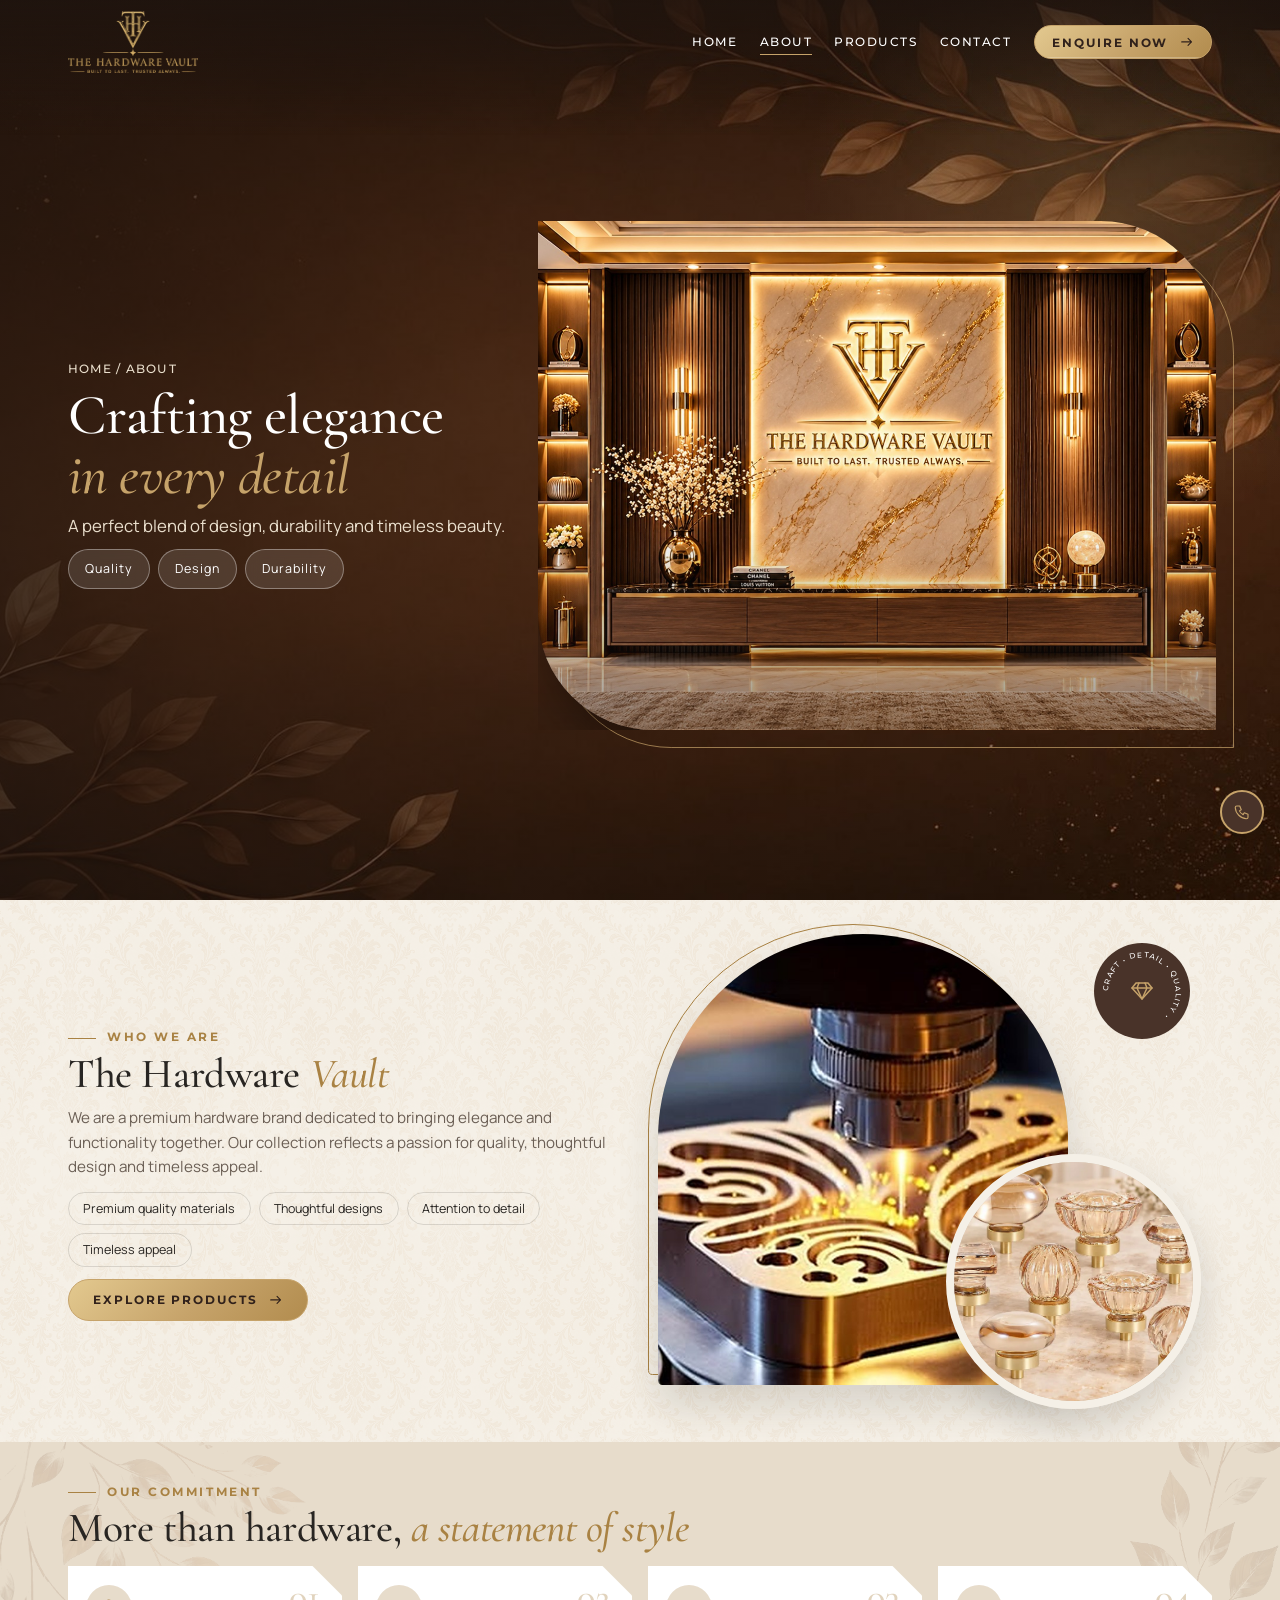
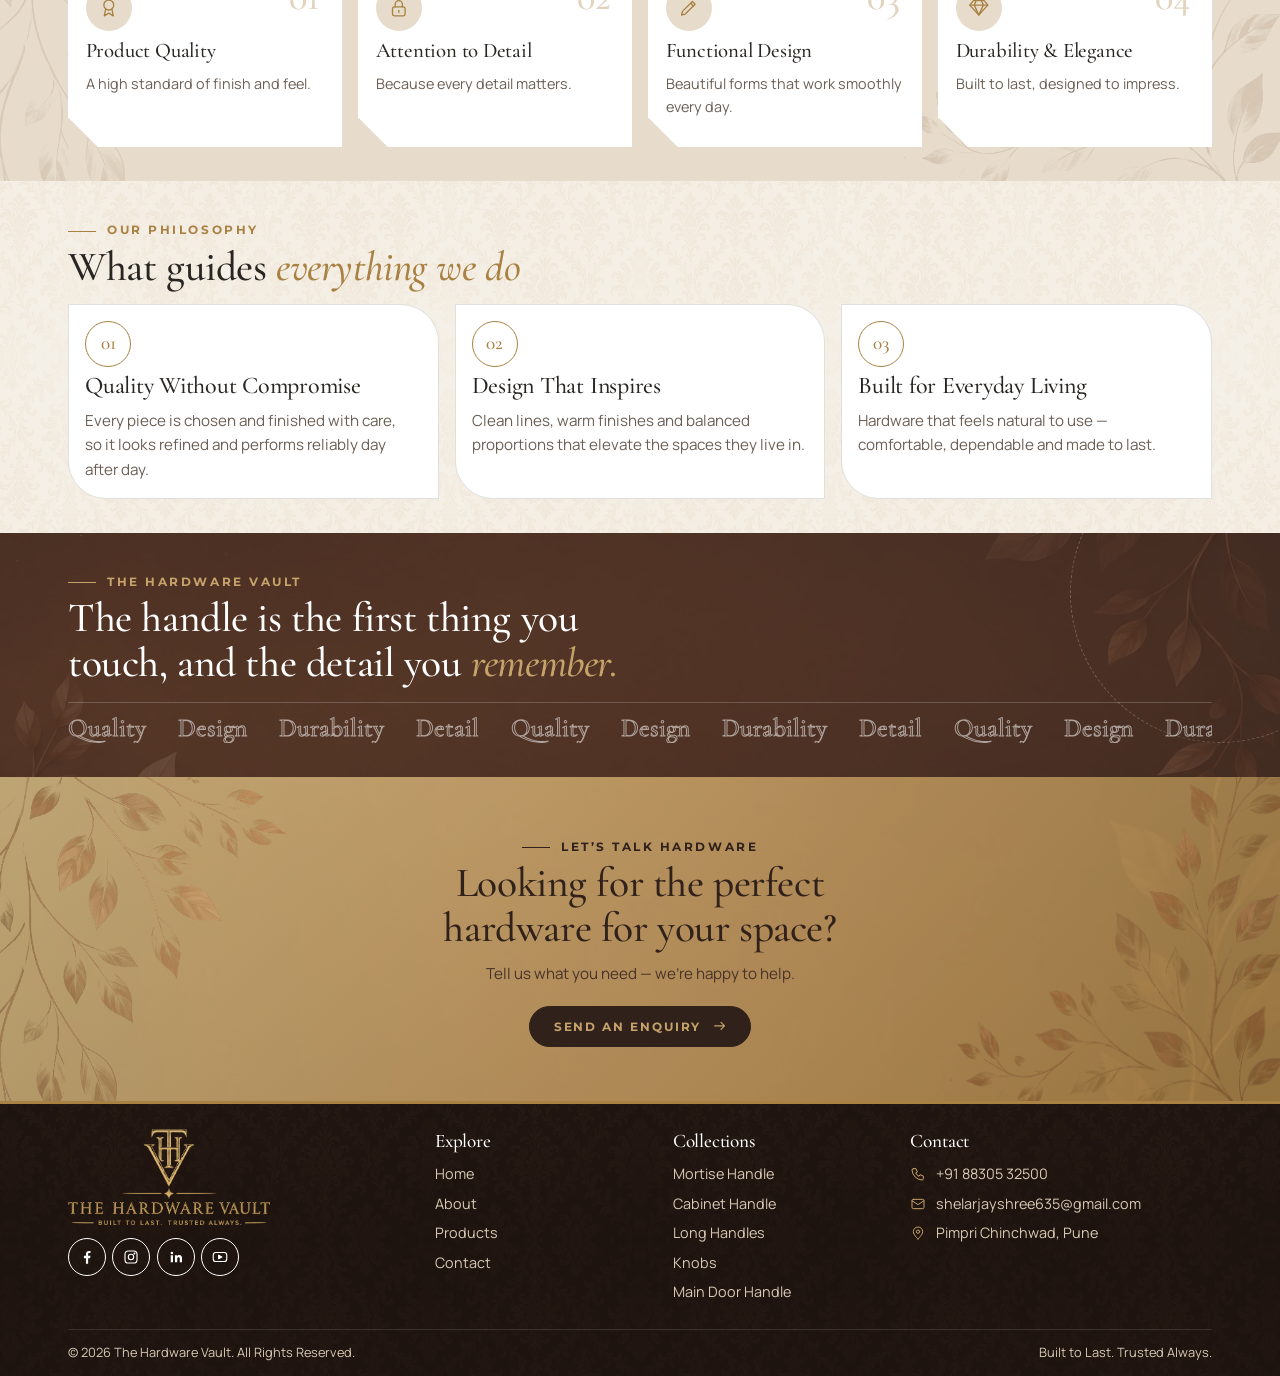
==== commit bc2b8be7: "Updated UI" ====
--- a/about.html
+++ b/about.html
@@ -66,7 +66,7 @@
 <div data-reveal><div class="step"><div class="n">03</div><h3>Built for Everyday Living</h3><p class="mb-0">Hardware that feels natural to use &mdash; comfortable, dependable and made to last.</p></div></div></div></div></section>
 
 <section class="band"><div class="ring"></div><div class="bg" data-parallax><img src="assets/images/bg/leaves-wide.jpg" alt="" loading="lazy"></div><div class="container" data-reveal><span class="eyebrow">The Hardware Vault</span><h2 style="max-width:760px">The handle is the first thing you touch, and the detail you <em>remember.</em></h2>
-<div class="ticker" aria-hidden="true"><div><span>Quality</span><span>Design</span><span>Durability</span><span>Detail</span><span>Quality</span><span>Design</span><span>Durability</span><span>Detail</span></div></div></div></section>
+<div class="ticker" aria-hidden="true"><div><span>Quality</span><span>Design</span><span>Durability</span><span>Detail</span><span>Quality</span><span>Design</span><span>Durability</span><span>Detail</span><span>Quality</span><span>Design</span><span>Durability</span><span>Detail</span><span>Quality</span><span>Design</span><span>Durability</span><span>Detail</span><span>Quality</span><span>Design</span><span>Durability</span><span>Detail</span><span>Quality</span><span>Design</span><span>Durability</span><span>Detail</span><span>Quality</span><span>Design</span><span>Durability</span><span>Detail</span><span>Quality</span><span>Design</span><span>Durability</span><span>Detail</span></div></div></div></section>
 
 <section class="cta"><div class="cta-bg"><img src="assets/images/bg/leaves-tall.jpg" alt="" loading="lazy" style="--pos:50% 50%"></div>
 <div class="container" data-reveal><span class="eyebrow">Let&rsquo;s talk hardware</span><h2>Looking for the perfect hardware for your space?</h2><p>Tell us what you need &mdash; we&rsquo;re happy to help.</p>
--- a/assets/css/style.css
+++ b/assets/css/style.css
@@ -281,7 +281,7 @@
 .band p{color:#e8dccb}
 .ring{position:absolute;right:-90px;top:-90px;width:300px;height:300px;border:1px dashed rgba(255,255,255,.3);border-radius:50%;animation:spin 40s linear infinite}
 .ticker{white-space:nowrap;overflow:hidden;margin-top:1rem;border-top:1px solid rgba(255,255,255,.2);padding-top:.6rem}
-.ticker div{display:inline-block;animation:marq 22s linear infinite;font:500 1.6rem/1.2 var(--serif);color:transparent;-webkit-text-stroke:1px rgba(255,255,255,.55)}
+.ticker div{display:inline-block;animation:marq 30s linear infinite;font:500 1.6rem/1.2 var(--serif);color:transparent;-webkit-text-stroke:1px rgba(255,255,255,.55)}
 .ticker span{margin-right:2rem}
 .pillar{height:100%;padding:.9rem;background:rgba(255,255,255,.08);border:1px solid rgba(255,255,255,.22);border-radius:22px 22px 22px 0;-webkit-backdrop-filter:blur(6px);backdrop-filter:blur(6px);transition:transform .45s var(--ease),background .4s,border-radius .5s}
 .pillar b{font:500 1.8rem/1 var(--serif);color:var(--gold);display:block;transition:.3s}
@@ -638,6 +638,7 @@
 .sec-form{min-height:100svh;display:flex;align-items:center;padding:5.8rem 0 2rem}
 .sec-form>.container{width:100%}
 .sec-form .cols{align-items:stretch;gap:1.4rem}
+@media(min-width:992px){.sec-form .cols{column-gap:2.2rem}}
 .sec-form .form-box{padding:1.3rem 1.6rem 1.4rem;background:rgba(255,255,255,.94);border:1px solid rgba(198,163,106,.5);border-radius:28px;box-shadow:0 30px 60px -32px rgba(48,33,27,.55)}
 .sec-form .form-box h2{font-size:1.75rem;margin-bottom:.6rem}
 .sec-form .form-box .form-control{padding:.55rem .85rem;border:1px solid rgba(169,130,67,.35);border-radius:12px;background:#fbf7ef}
@@ -720,11 +721,38 @@
 .hero-split .lead-row .btn-a{padding:.8rem 1.15rem;font-size:.7rem}
 
 /* v7: narrower contact form + info panel */
-.sec-form>.container{max-width:960px}
-.sec-form .cols{gap:1.2rem}
-@media(min-width:992px){.sec-form .cols-7-5{grid-template-columns:1.25fr 1fr}}
+@media(min-width:992px){.sec-form .cols-7-5{grid-template-columns:1fr 1fr}}
 @media(max-width:991px){.sec-form .cols-7-5{grid-template-columns:1fr}}
 .shop{scroll-margin-top:6rem}
 
 /* v7 fix: filtered-out cards must really disappear (was overridden by later display:flex) */
 .gal .pcard.hide,.gal.cat .pcard.hide{display:none!important}
+
+/* v8: contact form + info panel same height as the map section (desktop) */
+@media(min-width:992px){
+.sec-form{min-height:0;display:block;padding:var(--sec) 0}
+.sec-form .form-box{padding:.9rem 1.4rem 1rem;height:auto}
+.sec-form .form-box .eyebrow{display:none}
+.sec-form .form-box h2{font-size:1.45rem;margin:0 0 .45rem}
+.sec-form .form-grid{gap:.35rem .8rem}
+.sec-form .form-box .form-control{padding:.4rem .75rem;font-size:.88rem}
+.sec-form .form-box textarea.form-control{min-height:49px;height:49px}
+.sec-form .field label{font-size:.64rem;margin-bottom:.1rem}
+.sec-form .field .error{min-height:.7em;font-size:.68rem;margin-top:0;line-height:1}
+.sec-form .form-status{margin:.2rem 0 0}
+.sec-form .form-box .btn-a{margin-top:.3rem;padding:.6rem 1rem}
+.sec-form .info-panel{padding:1rem 1.5rem}
+.sec-form .info-panel .eyebrow{margin-bottom:.2rem}
+.sec-form .info-panel h3{font-size:1.45rem;margin-bottom:.2rem}
+.sec-form .info-panel .info li{padding:.4rem 0}
+.sec-form .info-panel .soc{margin-top:.4rem}
+}
+
+/* v9: seamless ticker */
+.ticker div{will-change:transform}
+
+
+/* v11: faint leaf design only in: Home > Signature Pieces, About > Our Commitment, Contact > map section */
+#signature.sec-alt::before,#signature.sec-alt::after,
+#commitment.sec-alt::before,#commitment.sec-alt::after,
+#location.sec-alt::before,#location.sec-alt::after{opacity:.14}
